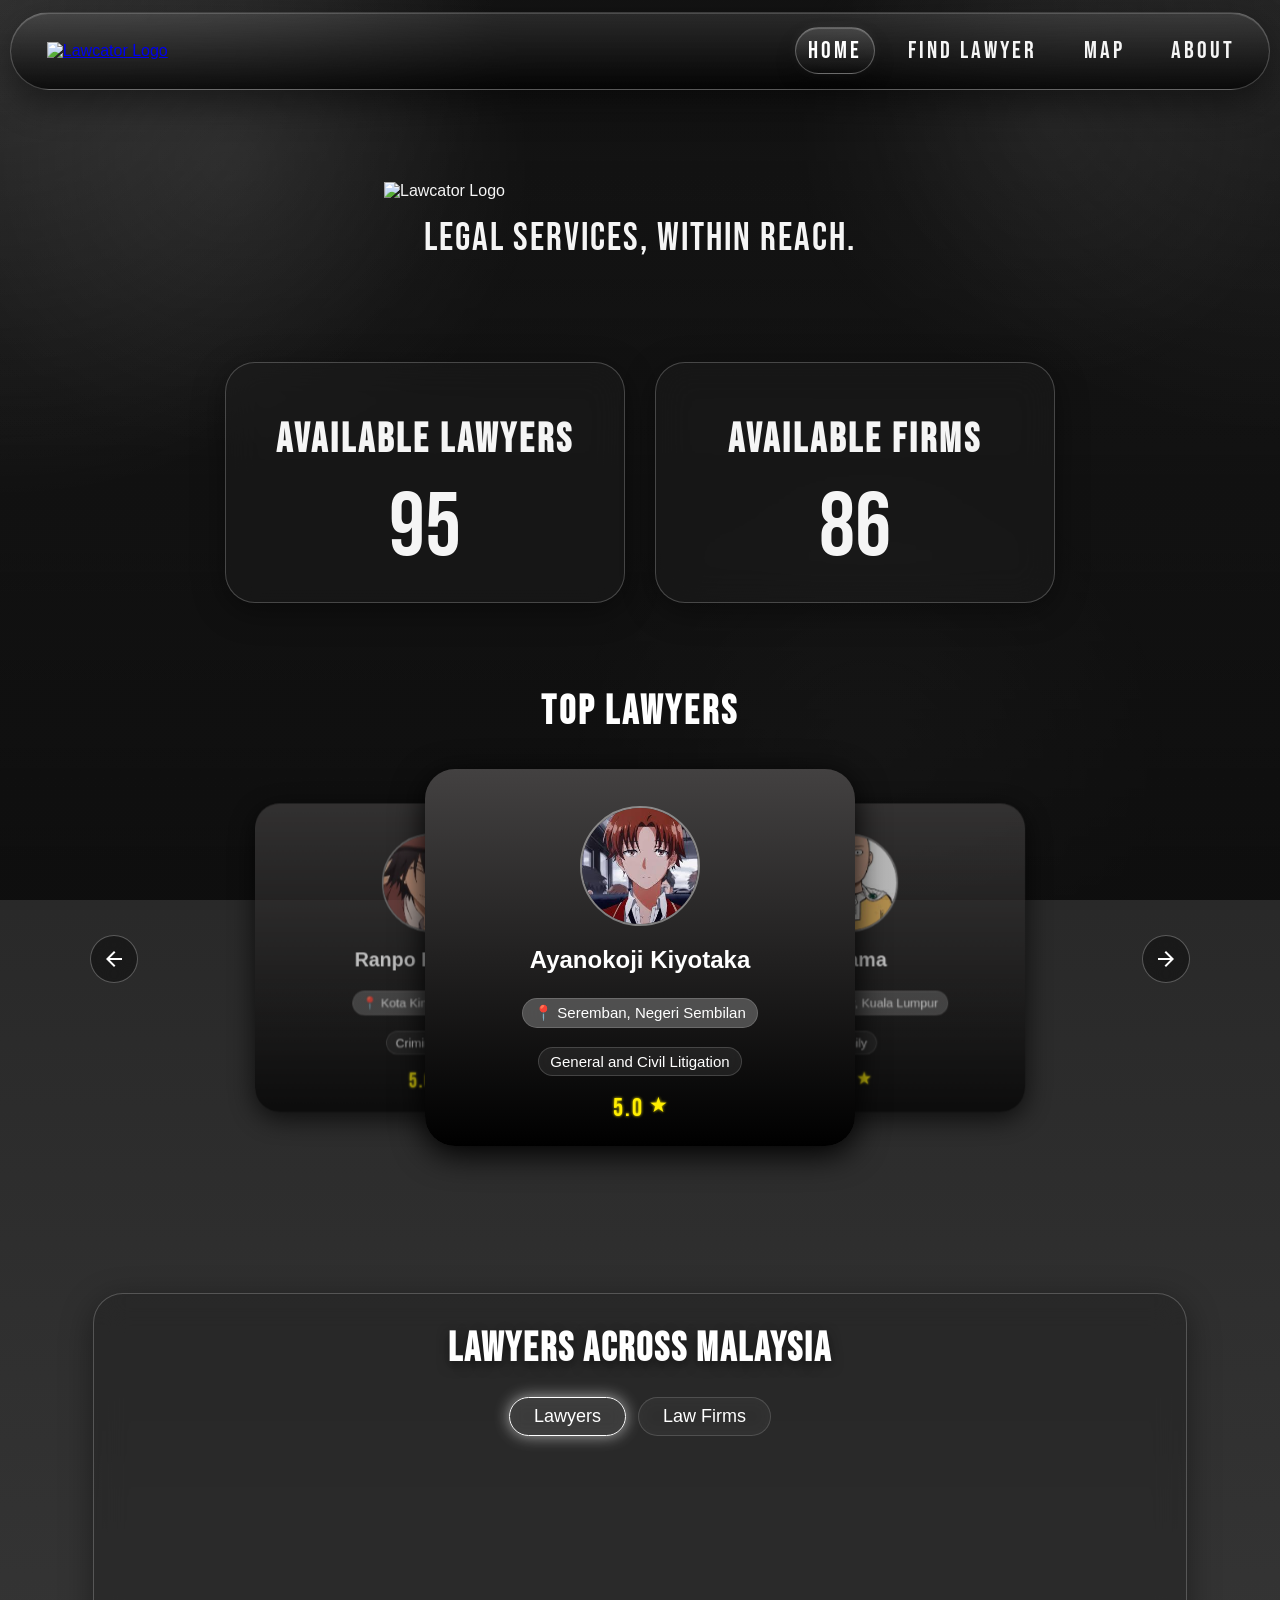
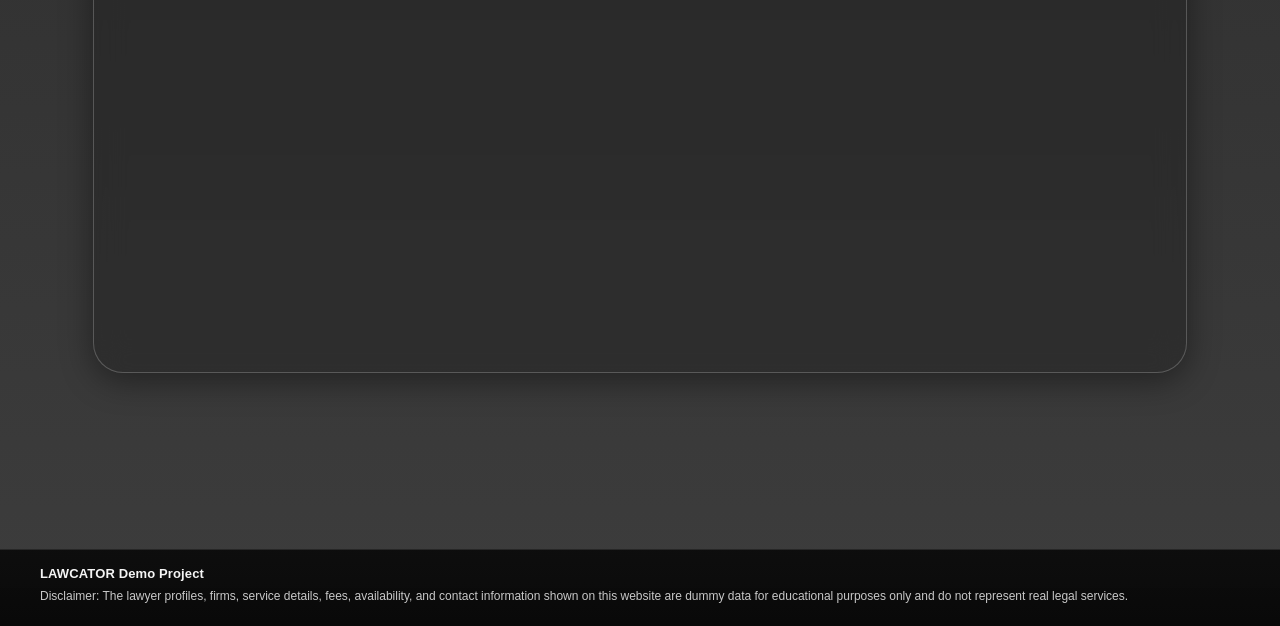
==== pages/index.html @ 2a03bc5e "add lawyers and firms stats" ====
<!doctype html>
<html lang="en">
  <head>
    <meta charset="UTF-8" />
    <meta name="viewport" content="width=device-width, initial-scale=1.0" />
    <title>LAWCATOR | Home</title>
    <link rel="stylesheet" href="../assets/css/shared.css" />
    <link rel="stylesheet" href="../assets/css/home.css" />
    <link
      rel="stylesheet"
      href="https://fonts.googleapis.com/css2?family=Material+Symbols+Outlined:opsz,wght,FILL,GRAD@24,400,0,0&icon_names=search"
    />
    <link
      href="https://fonts.googleapis.com/css2?family=Bebas+Neue&display=swap"
      rel="stylesheet"
    />
    <link
      rel="stylesheet"
      href="https://fonts.googleapis.com/css2?family=Material+Symbols+Outlined:opsz,wght,FILL,GRAD@24,400,0,0&icon_names=arrow_forward"
    />
  </head>

  <body class="home-page">
    <div class="map-video-layer" aria-hidden="true">
      <video
        class="map-background-video"
        autoplay
        muted
        loop
        playsinline
        preload="auto"
      >
        <!-- Mobile video (triggers on screens 768px wide or smaller) -->
        <source
          src="../assets/videos/verticalBgVid.mp4"
          type="video/mp4"
          media="(max-width: 768px)"
        />

        <!-- Desktop video (fallback for larger screens) -->
        <source src="../assets/videos/test.mp4" type="video/mp4" />
      </video>
      <div class="map-video-overlay"></div>
    </div>

    <header class="navbar">
      <a href="index.html">
        <img
          class="navbar-logo"
          src="../assets/images/lawcator-logo-white.png"
          alt="Lawcator Logo"
        />
      </a>
      <button
        class="navbar-toggle"
        type="button"
        aria-label="Toggle navigation menu"
        aria-expanded="false"
        aria-controls="primary-navigation"
      >
        <span></span>
        <span></span>
        <span></span>
      </button>
      <nav id="primary-navigation">
        <a class="active" href="index.html">Home</a>
        <a href="find.html">Find Lawyer</a>
        <a href="map.html">Map</a>
        <a href="about.html">About</a>
      </nav>
    </header>

    <main class="container">
      <section class="hero">
        <img
          src="../assets/images/lawcator-logo-white.png"
          alt="Lawcator Logo"
        />
        <p class="Motto">LEGAL SERVICES, WITHIN REACH.</p>
      </section>

      <!--HOME STATS-->
      <section class="stats">
        <div class="container-stats">
          <div class="available-lawyers-stats">
            <h1>AVAILABLE LAWYERS </h1>
            <span class="counter-lawyers">0</span>
          </div>
           <div class="available-firms-stats">
            <h1>AVAILABLE Firms</h1>
            <span class="counter-firms">0</span>
          </div>
        </div>
      </section>

      <section class="carousel">
        <h1>Top Lawyers</h1>
        <div class="card-container">
          <div class="card-wrapper">
            <button
              class="carousel-control carousel-control--prev"
              type="button"
              aria-label="Previous lawyer"
            >
              <span
                class="carousel-control__icon material-symbols-outlined"
                aria-hidden="true"
              >
                arrow_forward
              </span>
            </button>
            <ul class="card-list">
              <!--javascript handle this carousel-->
            </ul>
            <button
              class="carousel-control carousel-control--next"
              type="button"
              aria-label="Next lawyer"
            >
              <span
                class="carousel-control__icon material-symbols-outlined"
                aria-hidden="true"
              >
                arrow_forward
              </span>
            </button>
          </div>
        </div>
      </section>

      <section class="home-map-section">
        <h2>Lawyers Across Malaysia</h2>
        <p class="mobile-map-hint">👆 Pinch to zoom and drag to explore</p>

        <div class="map-toggle-container">
          <button class="map-toggle-btn active" data-type="lawyers">
            Lawyers
          </button>
          <button class="map-toggle-btn" data-type="firms">Law Firms</button>
        </div>

        <div id="malaysia-map" style="width: 100%; height: 500px"></div>
      </section>
    </main>

    <footer class="site-footer">
      <div class="site-footer__inner">
        <p class="site-footer__meta">LAWCATOR Demo Project</p>
        <p class="site-footer__disclaimer">
          Disclaimer: The lawyer profiles, firms, service details, fees,
          availability, and contact information shown on this website are dummy
          data for educational purposes only and do not represent real legal
          services.
        </p>
      </div>
    </footer>

    <script src="../assets/js/home-carousel.js"></script>
    <script src="../assets/js/navbar-toggle.js"></script>
    <script src="https://cdn.jsdelivr.net/npm/echarts@5.5.0/dist/echarts.min.js"></script>
    <script src="https://cdn.jsdelivr.net/npm/echarts-gl/dist/echarts-gl.min.js"></script>
    <script src="../assets/js/home-map.js"></script>
    <script src="../assets/js/home-stats.js"></script>
  </body>
</html>
---- assets/css/shared.css ----
*,
*::before,
*::after {
  box-sizing: border-box;
}

/* ─── Variables ─────────────────────────────────────────────────────────── */
:root {
  --primary-color: #ffffff;
  --theme-bg: #0b0b0b;
  --theme-bg-soft: #121212;
  --theme-surface: rgba(255, 255, 255, 0.08);
  --theme-surface-strong: rgba(255, 255, 255, 0.14);
  --theme-surface-muted: rgba(255, 255, 255, 0.05);
  --theme-border: rgba(255, 255, 255, 0.18);
  --theme-border-strong: rgba(255, 255, 255, 0.28);
  --theme-text: #f5f5f5;
  --theme-text-muted: #c8c8c8;
  --theme-text-soft: #9a9a9a;
  --theme-accent: #f0f0f0;
  --theme-accent-soft: rgba(255, 255, 255, 0.14);
  --theme-accent-strong: #ffffff;
  --theme-shadow: rgba(0, 0, 0, 0.38);
  --theme-glow: rgba(255, 255, 255, 0.12);
  --theme-focus: #ffffff;
  --theme-route: #0000ff;
  --theme-pin: #4285F4;
  --theme-pin-border: #4285F4;
  --theme-pin-glyph: #ffffff;
  --theme-overlay: rgba(0, 0, 0, 0.52);
  --map-ink: #f5f5f5;
  --map-ink-soft: #c8c8c8;
  --map-gold: #f0f0f0;
  --map-gold-glow: rgba(255, 255, 255, 0.14);
  --map-gold-soft: rgba(255, 255, 255, 0.08);
  --map-burgundy: #1f1f1f;
  --map-surface: rgba(255, 255, 255, 0.08);
  --map-surface-strong: rgba(255, 255, 255, 0.14);
  --map-border: rgba(255, 255, 255, 0.18);
}

/* ─── Base ───────────────────────────────────────────────────────────────── */
body {
  font-family: Arial, sans-serif;
  margin: 0;
  min-height: 100vh;
  display: flex;
  flex-direction: column;
  background: linear-gradient(180deg, #080808, #111111);
  color: var(--theme-text);
}

.container {
  padding: 2rem;
}

/* ─── Navbar ─────────────────────────────────────────────────────────────── */
.navbar {
  position: sticky;
  top: 8px;
  z-index: 60;
  width: min(1360px, calc(100% - 20px));
  margin: 12px auto 0;
  padding: 0.9rem 1.3rem;
  box-sizing: border-box;
  color: var(--theme-text);
  display: flex;
  align-items: center;
  justify-content: space-between;
  border: 1px solid rgba(255, 255, 255, 0.22);
  border-radius: 60px;
  background: linear-gradient(180deg, rgba(255, 255, 255, 0.1), rgba(0, 0, 0, 0.72));
  backdrop-filter: blur(18px) saturate(110%);
  -webkit-backdrop-filter: blur(18px) saturate(110%);
  box-shadow: 0 14px 34px rgba(0, 0, 0, 0.42), inset 0 1px 0 rgba(255, 255, 255, 0.16);
}

.navbar-logo {
  width: 120px;
  margin-left: 15px;
}

.navbar-toggle {
  display: none;
  width: 42px;
  height: 42px;
  border: 1px solid rgba(255, 255, 255, 0.22);
  border-radius: 10px;
  background: rgba(255, 255, 255, 0.07);
  box-shadow: inset 0 1px 0 rgba(255, 255, 255, 0.18), 0 10px 20px rgba(0, 0, 0, 0.24);
  cursor: pointer;
  padding: 0;
  align-items: center;
  justify-content: center;
  flex-direction: column;
  gap: 4px;
}

.navbar-toggle span {
  display: block;
  width: 19px;
  height: 2px;
  border-radius: 999px;
  background: var(--theme-accent);
  transition: transform 0.2s ease, opacity 0.2s ease;
}

.navbar-toggle:focus-visible {
  outline: 3px solid var(--theme-focus);
  outline-offset: 2px;
}

.navbar.is-mobile-open .navbar-toggle span:nth-child(1) {
  transform: translateY(6px) rotate(45deg);
}

.navbar.is-mobile-open .navbar-toggle span:nth-child(2) {
  opacity: 0;
}

.navbar.is-mobile-open .navbar-toggle span:nth-child(3) {
  transform: translateY(-6px) rotate(-45deg);
}

.navbar nav a {
  color: var(--theme-text);
  margin-left: 1rem;
  padding: 8px 12px;
  border: 1px solid transparent;
  border-radius: 60px;
  background: transparent;
  font-family: 'Bebas Neue';
  font-weight: normal;
  font-size: 1.5em;
  letter-spacing: 3px;
  text-decoration: none;
  position: relative;
  display: inline-block;
  transition: color 0.24s ease, background-color 0.24s ease, border-color 0.24s ease,
    box-shadow 0.24s ease, transform 0.2s ease;
}

.navbar nav a::after {
  content: none;
}

.navbar nav a:hover {
  color: var(--theme-accent-strong);
  background: rgba(255, 255, 255, 0.08);
  border-color: rgba(255, 255, 255, 0.22);
  box-shadow: inset 0 1px 0 rgba(255, 255, 255, 0.16), 0 8px 18px rgba(0, 0, 0, 0.24);
}

.navbar nav a.active {
  color: var(--theme-accent-strong);
  background: linear-gradient(180deg, rgba(255, 255, 255, 0.16), rgba(0, 0, 0, 0.08));
  border-color: rgba(255, 255, 255, 0.28);
  box-shadow: inset 0 1px 0 rgba(255, 255, 255, 0.18), 0 10px 20px rgba(0, 0, 0, 0.24),
    0 0 12px rgba(255, 255, 255, 0.06);
}

/* ─── Footer ─────────────────────────────────────────────────────────────── */
.site-footer {
  margin-top: auto;
  border-top: 1px solid rgba(255, 255, 255, 0.12);
  background: linear-gradient(180deg, rgba(12, 12, 12, 0.96), rgba(8, 8, 8, 0.98));
  color: var(--theme-text);
}

.site-footer__inner {
  width: min(1200px, calc(100% - 32px));
  margin: 0 auto;
  padding: 16px 0 20px;
}

.site-footer__meta {
  margin: 0;
  font-size: 13px;
  font-weight: 700;
  letter-spacing: 0.01em;
}

.site-footer__disclaimer {
  margin: 6px 0 0;
  font-size: 12px;
  line-height: 1.55;
  color: var(--theme-text-muted);
}

/* ─── Generic Card ───────────────────────────────────────────────────────── */
.card-grid {
  display: grid;
  grid-template-columns: repeat(3, minmax(0, 1fr));
  gap: 20px;
  grid-auto-rows: 1fr;
  width: 100%;
  margin: 0 auto;
}

.card {
  padding: 1rem;
  border-radius: 8px;
  background: rgba(255, 255, 255, 0.08);
  border: 1px solid rgba(255, 255, 255, 0.16);
  color: var(--theme-text);
  box-shadow: 0 2px 4px rgba(0, 0, 0, 0.1);
}

.card img {
  width: 100%;
  border-radius: 6px;
}

/* ─── Lawyer Card ────────────────────────────────────────────────────────── */
.lawyer-card {
  display: flex;
  align-items: center;
  gap: 20px;
  padding: 22px;
  border-radius: 24px;
  background: linear-gradient(180deg, rgba(255, 255, 255, 0.12), rgba(255, 255, 255, 0.06));
  backdrop-filter: blur(20px) saturate(148%);
  box-shadow: 0 18px 46px rgba(0, 0, 0, 0.32), 0 0 0 1px rgba(255, 255, 255, 0.1), 0 0 20px rgba(255, 255, 255, 0.1);
  color: var(--details-ink);
  text-decoration: none;
  /*
    color: black;
  */
  transition: transform 0.3s ease, box-shadow 0.3s ease;
}

.lawyer-card div:last-child {
  min-width: 0;
  flex: 1;
}

.lawyer-card:hover {
  transform: translateY(-5px);
  box-shadow: 0 10px 20px rgba(0, 0, 0, 0.15);
}

.card.lawyer-card h3 {
  margin: 0;
  color: var(--theme-text);
  font-size: clamp(24px, 3vw, 32px);
  line-height: 1.15;
}

.card.lawyer-card p {
  margin: 7px 0 0;
  color: var(--theme-text-muted);
  white-space: nowrap;
  overflow: hidden;
  text-overflow: ellipsis;
  display: block;
  width: 100%;
  /* Or a specific max-width */
}

.card.lawyer-card img {
  width: 114px;
  height: 114px;
  border-radius: 50%;
  object-fit: cover;
  border: 3px solid #eceff3;
  display: block;
  margin: 2px auto 10px;
  box-shadow: 0 8px 16px rgba(2, 6, 23, 0.12);
}

/* ─── Basic Info Card ────────────────────────────────────────────────────── */
.basic-card {
  width: 290px;
  padding: 12px;
  background: #ffffff;
  color: #1a1a1a;
  border: 1px solid #d6d6d6;
  border-radius: 8px;
  box-shadow: 0 14px 24px rgba(0, 0, 0, 0.16);
}

.basic-card-header {
  display: flex;
  justify-content: space-between;
  align-items: flex-start;
  gap: 10px;
  margin-bottom: 8px;
}

.basic-title {
  font-size: 15px;
  font-weight: 700;
  line-height: 1.3;
  max-width: 190px;
  color: #111111;
}

.basic-pill {
  font-size: 11px;
  font-weight: 700;
  color: #ffffff;
  background: #111111;
  border: 1px solid #111111;
  border-radius: 999px;
  padding: 3px 8px;
  white-space: nowrap;
}

.basic-pill.offline {
  color: #333333;
  background: #e8e8e8;
  border-color: #cfcfcf;
}

.basic-meta-row {
  display: flex;
  align-items: center;
  gap: 6px;
  font-size: 12px;
  color: #4a4a4a;
  margin-bottom: 10px;
}

.basic-dot {
  color: #8a8a8a;
}

.basic-service-row {
  display: flex;
  align-items: center;
  gap: 8px;
  min-width: 0;
  margin-bottom: 8px;
}

.basic-label {
  flex-shrink: 0;
  font-size: 11px;
  font-weight: 700;
  color: #111111;
  background: #e7e7e7;
  border-radius: 999px;
  padding: 3px 8px;
}

.basic-service-row .type-line {
  display: block;
  min-width: 0;
  flex: 1;
  font-size: 12px;
  color: #333333;
}

.basic-sub {
  font-size: 12px;
  line-height: 1.4;
  color: #4a4a4a;
  margin-top: 4px;
}

.basic-actions {
  display: flex;
  gap: 8px;
  margin-top: 12px;
}

.basic-actions .nav-btn {
  flex: 1;
  text-align: center;
  text-decoration: none;
  font-size: 12px;
  font-weight: 700;
  border-radius: 10px;
  border: 1px solid #c8c8c8;
  color: #1a1a1a;
  background: #f0f0f0;
  padding: 8px 10px;
  transition: transform 0.15s ease, box-shadow 0.15s ease, background 0.15s ease, color 0.15s ease;
}

.basic-actions .nav-btn:hover {
  transform: translateY(-1px);
  box-shadow: 0 6px 12px rgba(0, 0, 0, 0.16);
  background: #000000;
  color: #ffffff;
  border-color: #000000;
}

.basic-actions .nav-btn-primary {
  background: #111111;
  border-color: #111111;
  color: #ffffff;
}

.basic-actions .nav-btn-primary:hover {
  background: #ffffff;
  border-color: #111111;
  color: #000000;
}

/* ─── Place Card ─────────────────────────────────────────────────────────── */
.place-card {
  width: 280px;
  font-family: Arial, sans-serif;
}

.place-card img {
  width: 100%;
  height: 140px;
  object-fit: cover;
  border-radius: 8px;
  margin-bottom: 8px;
}

.place-card-body {
  display: flex;
  flex-direction: column;
  gap: 4px;
}

.place-title {
  font-weight: 700;
  font-size: 16px;
}

.place-sub {
  font-size: 13px;
  color: var(--theme-text-muted);
}

.place-carousel {
  position: relative;
  overflow: hidden;
  border-radius: 8px;
}

.place-photo {
  display: none;
  width: 100%;
  height: 140px;
  object-fit: cover;
}

.place-photo.active {
  display: block;
}

/* ─── Misc ───────────────────────────────────────────────────────────────── */
.alert-btn {
  background: rgba(255, 255, 255, 0.12);
  color: var(--theme-text);
  padding: 0.7rem 1.2rem;
  border: 1px solid rgba(255, 255, 255, 0.16);
  border-radius: 6px;
  cursor: pointer;
}

.type-line {
  white-space: nowrap;
  overflow: hidden;
  text-overflow: ellipsis;
}

/* ─── Search ─────────────────────────────────────────────────────────────── */
.flex-search {
  width: 100%;
  display: flex;
  align-items: center;
  justify-content: center;
  margin-top: 50px;
  position: relative;
}

.search-form {
  width: 70%;
  position: relative;
}

.search-bar {
  display: flex;
  align-items: center;
  position: relative;
  gap: 8px;
  background: rgba(255, 255, 255, 0.08);
  border: 2px solid rgba(255, 255, 255, 0.16);
  border-radius: 999px;
  padding: 8px 12px;
  color: var(--theme-text);
  box-shadow: 0 2px 6px rgba(0, 0, 0, 0.06);
  transition: box-shadow 0.25s ease, border-color 0.25s ease;
}

.search-bar:hover,
.search-bar:focus-within {
  border-color: rgba(255, 255, 255, 0.28);
  box-shadow: 0 10px 22px rgba(0, 0, 0, 0.16);
}

.search-icon {
  font-size: 20px;
  color: var(--theme-text);
}

.search-input {
  flex: 1;
  border: none;
  outline: none;
  font-size: 14px;
  background: transparent;
  padding-left: 10px;
  position: relative;
  z-index: 1;
  color: var(--theme-text);
}

.search-placeholder-anim {
  position: absolute;
  left: 22px;
  right: 56px;
  top: 50%;
  transform: translateY(-50%);
  font-size: 14px;
  color: var(--theme-text-muted);
  white-space: nowrap;
  overflow: hidden;
  text-overflow: ellipsis;
  pointer-events: none;
  z-index: 2;
}

.search-form.has-value .search-placeholder-anim {
  opacity: 0;
}

.search-placeholder-anim.swipe-out {
  animation: placeholder-swipe-out 180ms ease forwards;
}

.search-placeholder-anim.swipe-in {
  animation: placeholder-swipe-in 220ms ease forwards;
}

.search-btn {
  border: none;
  background: rgba(255, 255, 255, 0.12);
  color: var(--theme-text);
  width: 34px;
  height: 34px;
  border-radius: 50%;
  display: inline-flex;
  align-items: center;
  justify-content: center;
  cursor: pointer;
}

.search-btn span {
  font-size: 18px;
  color: var(--theme-text);
}

.search-btn:hover {
  background: rgba(255, 255, 255, 0.18);
}

/* ─── Suggestions ────────────────────────────────────────────────────────── */
.suggestions {
  position: absolute;
  top: calc(100% + 6px);
  left: 15%;
  z-index: 30;
  list-style: none;
  margin: 6px 0 0;
  padding: 4px;
  background: rgba(255, 255, 255, 0.08);
  border: 2px solid rgba(255, 255, 255, 0.16);
  border-radius: 10px;
  box-shadow: 0 10px 24px rgba(15, 23, 42, 0.12);
  max-height: 240px;
  overflow-y: auto;
  width: 70%;
  color: var(--theme-text);
  opacity: 0;
  visibility: hidden;
  pointer-events: none;
  transform: translateY(-6px);
  transition: opacity 0.2s ease, transform 0.24s ease, visibility 0s linear 0.24s;
}

.suggestions:empty {
  opacity: 0;
  visibility: hidden;
  pointer-events: none;
}

.suggestions:not(:empty) {
  opacity: 1;
  visibility: visible;
  pointer-events: auto;
  transform: translateY(0);
  transition-delay: 0s;
}

.suggestion-item {
  position: relative;
  display: flex;
  align-items: center;
  justify-content: space-between;
  gap: 12px;
  padding: 9px 12px;
  border: 2px solid transparent;
  border-radius: 8px;
  cursor: pointer;
  font-size: 13px;
  color: var(--theme-text);
  transition: background-color 0.2s ease, border-color 0.2s ease;
}

.suggestion-item::before {
  content: "";
  width: 3px;
  height: 62%;
  border-radius: 999px;
  background: transparent;
  position: absolute;
  left: 2px;
  top: 50%;
  transform: translateY(-50%);
  transition: background-color 0.2s ease;
}

.suggestion-item:hover,
.suggestion-item.active {
  background: rgba(255, 255, 255, 0.08);
  border-color: rgba(255, 255, 255, 0.24);
}

.suggestion-item:hover::before,
.suggestion-item.active::before {
  background: var(--theme-accent-strong);
}

.suggestion-main {
  font-size: 14px;
  font-weight: 500;
  min-width: 0;
  overflow: hidden;
  text-overflow: ellipsis;
  white-space: nowrap;
}

.suggestion-main mark {
  background: rgba(255, 255, 255, 0.16);
  color: var(--theme-accent-strong);
  border-radius: 3px;
  padding: 0 2px;
}

.suggestion-hint {
  flex-shrink: 0;
  font-size: 10px;
  font-weight: 600;
  letter-spacing: 0.03em;
  text-transform: uppercase;
  color: var(--theme-text-muted);
  background: rgba(255, 255, 255, 0.08);
  border: 1px solid rgba(255, 255, 255, 0.16);
  border-radius: 999px;
  padding: 4px 7px;
}

.suggestions::-webkit-scrollbar {
  width: 10px;
}

.suggestions::-webkit-scrollbar-track {
  background: transparent;
}

.suggestions::-webkit-scrollbar-thumb {
  background: rgba(255, 255, 255, 0.24);
  border-radius: 999px;
  border: 3px solid #0b0b0b;
}

/* ─── Map ────────────────────────────────────────────────────────────────── */
.map-container {
  padding-top: 0;
  margin-bottom: 20px;
  height: 500px;
}

.map-container h2 {
  margin-top: 10px;
}

.map-box {
  width: 100%;
  height: 100%;
  border-radius: 8px;
  background: linear-gradient(180deg, rgba(255, 255, 255, 0.08), rgba(255, 255, 255, 0.03));
  border: 1px solid rgba(255, 255, 255, 0.16);
  color: var(--theme-text);
  display: flex;
  align-items: center;
  justify-content: center;
  box-shadow: 0 20px 30px rgba(0, 0, 0, 0.2);
}

/* ─── Filters ────────────────────────────────────────────────────────────── */
.map-filters {
  width: 100%;
  margin-top: 10px;
  padding: 10px 32px;
  box-sizing: border-box;
  display: flex;
  justify-content: space-between;
  align-items: flex-end;
  flex-wrap: wrap;
  gap: 12px;
  background-color: rgba(255, 255, 255, 0.08);
  border: 1px solid rgba(255, 255, 255, 0.16);
  color: var(--theme-text);
}

.map-notice {
  width: 100%;
  box-sizing: border-box;
  padding: 0 32px;
  margin-top: 4px;
  color: var(--theme-text-muted);
  font-size: 13px;
  font-weight: 600;
  min-height: 18px;
}

.filters-left {
  display: flex;
  align-items: flex-end;
  gap: 12px;
  flex-wrap: wrap;
}

.filters-right {
  margin-left: auto;
  display: flex;
  gap: 8px;
  align-items: center;
}

.filters select {
  margin-right: 0.5rem;
}

.filter-field {
  width: clamp(150px, 14vw, 190px);
  flex: 0 0 clamp(150px, 14vw, 190px);
  display: flex;
  flex-direction: column;
  gap: 6px;
}

.filter-field span {
  font-size: 12px;
  font-weight: 600;
  color: var(--theme-text-muted);
}

.filter-field select {
  width: 100%;
  height: 38px;
  border: 2px solid rgba(255, 255, 255, 0.16);
  border-radius: 10px;
  padding: 0 10px;
  background: rgba(255, 255, 255, 0.08);
  color: var(--theme-text);
  font-size: 14px;
  outline: none;
  transition: border-color 0.25s ease, box-shadow 0.25s ease;
}

.filter-field select:hover,
.filter-field select:focus {
  border-color: rgba(255, 255, 255, 0.28);
}

.clear-filter-btn {
  height: 38px;
  width: 70px;
  border: 2px solid rgba(255, 255, 255, 0.16);
  border-radius: 30px;
  background: rgba(255, 255, 255, 0.12);
  color: var(--theme-text);
  font-weight: 600;
  cursor: pointer;
}

.clear-filter-btn:hover {
  border-color: rgba(255, 255, 255, 0.28);
  background: rgba(255, 255, 255, 0.18);
}

.sort-filter-btn {
  height: 38px;
  border: 2px solid rgba(255, 255, 255, 0.16);
  border-radius: 10px;
  background: rgba(255, 255, 255, 0.08);
  color: var(--theme-text);
  font-weight: 600;
  padding: 0 12px;
  cursor: pointer;
}

.sort-filter-btn:hover {
  border-color: rgba(255, 255, 255, 0.28);
  background: rgba(255, 255, 255, 0.12);
}

/* ─── Animations ─────────────────────────────────────────────────────────── */
@keyframes placeholder-swipe-out {
  from {
    transform: translateY(-50%);
    opacity: 1;
  }

  to {
    transform: translateY(calc(-50% - 14px));
    opacity: 0;
  }
}

@keyframes placeholder-swipe-in {
  from {
    transform: translateY(calc(-50% + 14px));
    opacity: 0;
  }

  to {
    transform: translateY(-50%);
    opacity: 1;
  }
}

@keyframes suggestion-item-pop {
  from {
    opacity: 0;
    transform: translateY(6px);
  }

  to {
    opacity: 1;
    transform: translateY(0);
  }
}

@keyframes filter-field-reveal {
  from {
    opacity: 0;
    transform: translateY(8px);
  }

  to {
    opacity: 1;
    transform: translateY(0);
  }
}

/* ─── Media Queries ──────────────────────────────────────────────────────── */
@media (max-width: 1024px) {
  .card-grid {
    grid-template-columns: repeat(2, minmax(0, 1fr));
  }

  .map-filters {
    align-items: stretch;
  }

  .filters-right {
    width: 100%;
    justify-content: flex-end;
  }

  .filter-field {
    width: 100%;
    flex: 1 1 100%;
  }
}

@media (max-width: 820px) {
  .navbar {
    width: calc(100% - 16px);
    margin: 0 8px;
    padding: 0.65rem 0.8rem;
    border-radius: 26px;
    gap: 10px;
  }

  .navbar-logo {
    width: clamp(88px, 30vw, 110px);
    margin-left: 6px;
  }

  .navbar-toggle {
    display: inline-flex;
    width: 38px;
    height: 38px;
  }

  .navbar nav {
    position: absolute;
    top: calc(100% + 6px);
    left: 0.75rem;
    right: 0.75rem;
    margin: 0;
    padding: 0;
    display: flex;
    flex-direction: column;
    gap: 4px;
    max-height: 0;
    opacity: 0;
    overflow: hidden;
    pointer-events: none;
    transform: translateY(-8px);
    border-radius: 20px;
    background: rgba(8, 8, 8, 0.72);
    backdrop-filter: blur(40px) saturate(160%) brightness(0.7);
    -webkit-backdrop-filter: blur(40px) saturate(160%) brightness(0.7);
    border: 1px solid rgba(255, 255, 255, 0.1);
    box-shadow:
      0 32px 64px rgba(0, 0, 0, 0.72),
      0 8px 24px rgba(0, 0, 0, 0.48),
      inset 0 1px 0 rgba(255, 255, 255, 0.1),
      inset 0 -1px 0 rgba(0, 0, 0, 0.5);
    transition: max-height 0.28s ease, opacity 0.2s ease, transform 0.28s ease;
  }

  .navbar.is-mobile-open nav,
  .navbar nav.is-open {
    max-height: 320px;
    opacity: 1;
    pointer-events: auto;
    transform: translateY(0);
    padding: 8px;
  }

  .navbar nav a {
    margin-left: 0;
    padding: 10px 12px;
    border-radius: 8px;
    font-size: 1.2em;
    letter-spacing: 2px;
  }

  .navbar nav a:hover {
    transform: none;
    background: rgba(255, 255, 255, 0.08);
    border-color: rgba(255, 255, 255, 0.24);
    box-shadow: inset 0 1px 0 rgba(255, 255, 255, 0.22), 0 8px 16px rgba(0, 0, 0, 0.24);
  }

  .navbar nav a.active {
    background: linear-gradient(180deg, rgba(255, 255, 255, 0.16), rgba(0, 0, 0, 0.1));
    border-color: rgba(255, 255, 255, 0.28);
    box-shadow: inset 0 1px 0 rgba(255, 255, 255, 0.24), 0 8px 18px rgba(0, 0, 0, 0.24);
  }

  .suggestions {
    width: 100%;
    left: 0;
    margin-top: 4px;
  }

  .suggestion-item {
    animation: suggestion-item-pop 0.2s ease both;
  }

  .suggestion-item:nth-child(2) {
    animation-delay: 0.02s;
  }

  .suggestion-item:nth-child(3) {
    animation-delay: 0.04s;
  }

  .suggestion-item:nth-child(4) {
    animation-delay: 0.06s;
  }

  .suggestion-item:nth-child(5) {
    animation-delay: 0.08s;
  }

  .filter-field select {
    transition: border-color 0.2s ease, box-shadow 0.22s ease, transform 0.22s ease;
  }

  .filter-field select:focus,
  .filter-field select:hover {
    transform: translateY(-1px);
    box-shadow: 0 8px 14px rgba(15, 23, 42, 0.12);
  }

  .map-filters.is-open .filter-field {
    animation: filter-field-reveal 0.26s ease both;
  }

  .map-filters.is-open .filter-field:nth-child(2) {
    animation-delay: 0.03s;
  }

  .map-filters.is-open .filter-field:nth-child(3) {
    animation-delay: 0.06s;
  }

  .map-filters.is-open .filter-field:nth-child(4) {
    animation-delay: 0.09s;
  }

  .map-filters.is-open .filter-field:nth-child(5) {
    animation-delay: 0.12s;
  }
}

@media (max-width: 768px) {
  .card-grid {
    grid-template-columns: minmax(0, 1fr);
  }

  .site-footer__inner {
    width: calc(100% - 20px);
  }

  .filters-left {
    width: 100%;
  }

  .filter-field {
    width: 100%;
  }

  .filters-right {
    width: 100%;
    justify-content: space-between;
  }

  .find-page .find-controls,
  .find-page .container {
    width: calc(100% - 20px);
    margin-left: auto;
    margin-right: auto;
  }

  .find-page .search-form {
    flex-basis: 100%;
  }

  .find-page .mobile-filter-toggle {
    width: 100%;
  }
}

@media (prefers-reduced-motion: reduce) {

  .suggestions,
  .suggestion-item,
  .filter-field,
  .filter-field select {
    animation: none !important;
    transition: none !important;
  }
}

.map-video-layer {
  position: fixed;
  inset: 0;
  z-index: 0;
  overflow: hidden;
  pointer-events: none;
}

.map-background-video {
  width: 100%;
  height: 100%;
  object-fit: fill;
  object-position: center;
  filter: grayscale(1) contrast(1.05) brightness(0.5);
  transform: scale(1.03);
  transform-origin: center center;
  will-change: transform;
}

.map-video-overlay {
  position: absolute;
  inset: 0;
  background:
    radial-gradient(circle at top left, rgba(255, 255, 255, 0.12), transparent 32%),
    radial-gradient(circle at top right, rgba(255, 255, 255, 0.08), transparent 28%),
    linear-gradient(180deg, rgba(8, 8, 8, 0.44), rgba(8, 8, 8, 0.8));
}
---- assets/css/home.css ----
/* Home page styles */
/*
  Future usage:
  1) Add class="home-page" to <body> in pages/index.html.
  2) Keep page-specific rules scoped with .home-page.
*/

.home-page {
  --map-ink: var(--theme-text);
  --map-ink-soft: var(--theme-text-muted);
  --map-gold: var(--theme-accent);
  --map-gold-glow: var(--theme-glow);
  --map-gold-soft: var(--theme-accent-soft);
  --map-burgundy: #1f1f1f;
  --map-surface: var(--theme-surface);
  --map-surface-strong: var(--theme-surface-strong);
  --map-border: var(--theme-border);
  position: relative;
  isolation: isolate;
  overflow-x: clip;
  max-width: 100%;
  font-family: "Inter", "Segoe UI", "Helvetica Neue", Arial, sans-serif;
  background:
    linear-gradient(180deg, rgba(8, 8, 8, 0.92), rgba(18, 18, 18, 0.82));
}

.home-page::before {
  content: "";
  position: fixed;
  inset: 0;
  pointer-events: none;
  background:
    radial-gradient(circle at 18% 18%, rgba(255, 255, 255, 0.14), transparent 24%),
    radial-gradient(circle at 82% 14%, rgba(255, 255, 255, 0.1), transparent 20%),
    radial-gradient(circle at 68% 84%, rgba(255, 255, 255, 0.08), transparent 26%);
  opacity: 1;
  z-index: 0;
}

/* ── Stacking context for all page content ── */
.home-page .container,
.home-page .site-footer {
  z-index: 1;
}

.home-page .hero {
  --hero-logo-size: clamp(400px, 40vw, 620px);
  display: flex;
  flex-direction: column;
  align-items: center;
  color: var(--theme-text);
  z-index: 1;
}

.home-page .hero p {
  font-family: 'Bebas Neue', sans-serif;
  font-size: clamp(1.5rem, calc(var(--hero-logo-size) / 13), 3rem);
  margin: 15px 0;
  letter-spacing: 2px;
}

.home-page .hero img {
  width: var(--hero-logo-size);
  margin-top: 60px;
  z-index: 1;
}

.home-page .search-bar {
  border: 1px solid rgba(255, 255, 255, 0.16);
  background: rgba(255, 255, 255, 0.08);
  box-shadow: inset 0 1px 0 rgba(255, 255, 255, 0.16), 0 10px 24px rgba(0, 0, 0, 0.22), 0 0 16px rgba(255, 255, 255, 0.12);
  backdrop-filter: blur(18px) saturate(150%);
  -webkit-backdrop-filter: blur(18px) saturate(150%);
  border-radius: 16px;
}

.home-page .search-input {
  background: transparent;
  border: 0;
  color: var(--theme-text);
  font-size: 1em;
  border-radius: 16px;
}

.home-page .search-input::placeholder {
  color: var(--theme-text-muted);
}

.home-page .search-btn {
  background: linear-gradient(135deg, rgba(255, 255, 255, 0.18), rgba(255, 255, 255, 0.08));
  color: var(--theme-text);
  box-shadow: none;
  border-radius: 16px;
}

.motto {
  font-family: 'Bebas Neue';
}

.stats .container-stats {
  margin: 7%;
  display: flex;
  flex-wrap: wrap;
  justify-content: center;
  gap: 30px;
}

.stats .container-stats .available-lawyers-stats {
  text-align: center;
  width: 400px;
  border: 1px solid rgba(255, 255, 255, 0.212);
  padding: 20px 40px;
  border-radius: 30px;
  backdrop-filter: blur(18px);
  background: rgba(32, 32, 32, 0.418);
  box-shadow: 0 8px 32px rgba(0, 0, 0, 0.4);

}

.stats .container-stats .available-firms-stats {
  text-align: center;
  width: 400px;
  border: 1px solid rgba(255, 255, 255, 0.212);
  padding: 20px 40px;
  border-radius: 30px;
  backdrop-filter: blur(18px);
  background: rgba(32, 32, 32, 0.418);
  box-shadow: 0 8px 32px rgba(0, 0, 0, 0.4);

}

.container-stats {
  h1 {
    font-size: 40px;
    font-family: 'Bebas Neue';
    letter-spacing: 3px;
    margin-bottom: 10px;
  }

  span {
    font-size: 90px;
    font-family: 'Bebas Neue';
  }
}


.carousel {
  margin-top: 6%;
}

.carousel h1 {
  text-align: center;
  color: white;
  font-family: 'Bebas Neue', sans-serif;
  font-size: 40px;
  letter-spacing: 3px;
}

.carousel .card-container {
  margin-top: 1.7%;
  display: flex;
  justify-content: center;
}

.card-container .card-wrapper {
  width: min(1100px, 100%);
  perspective: 1400px;
  position: relative;
  padding: 0 clamp(48px, 6vw, 72px);
}

.card-list {
  position: relative;
  height: clamp(320px, 40vw, 380px);
  margin: 0;
  padding: 0;
  transform-style: preserve-3d;
}

.carousel-control {
  position: absolute;
  top: 50%;
  z-index: 4;
  display: inline-flex;
  align-items: center;
  justify-content: center;
  width: 48px;
  height: 48px;
  border-radius: 999px;
  border: 1px solid rgba(255, 255, 255, 0.28);
  background: rgba(10, 10, 10, 0.5);
  color: #ffffff;
  cursor: pointer;
  transform: translateY(-50%);
  backdrop-filter: blur(12px);
  -webkit-backdrop-filter: blur(12px);
  transition: transform 0.2s ease, border-color 0.2s ease, box-shadow 0.2s ease;
}

.carousel-control--prev {
  left: 0;
}

.carousel-control--next {
  right: 0;
}

.carousel-control__icon {
  font-size: 28px;
  line-height: 1;
}

.carousel-control--prev .carousel-control__icon {
  transform: rotate(180deg);
}

.carousel-control:hover {
  border-color: rgba(255, 255, 255, 0.6);
  box-shadow: 0 10px 25px rgba(0, 0, 0, 0.35);
  transform: translateY(-50%) scale(1.03);
}

.carousel-control:focus-visible {
  outline: 2px solid rgba(255, 255, 255, 0.8);
  outline-offset: 3px;
}

.card-list .card-item {
  position: absolute;
  top: 0;
  left: 50%;
  list-style: none;
  opacity: 0;
  pointer-events: none;
  transform: translateX(-50%) translateZ(-220px) scale(0.82);
  transition:
    transform 0.8s ease,
    opacity 0.8s ease,
    filter 0.8s ease;
  will-change: transform, opacity;
}

.card-item .div-carousel-loc {
  display: flex;
  flex-wrap: wrap;
  flex-direction: row;
  justify-content: center;
}

.card-item .div-carousel-cat {
  display: flex;
  flex-wrap: wrap;
  flex-direction: row;
  justify-content: center;
}

.card-item .div-carousel-loc .lawyer-loc {
  color: white;
  background-color: rgba(141, 141, 141, 0.476);
  backdrop-filter: blur(18px) saturate(110%);
  border: 1px solid rgba(255, 255, 255, 0.16);
  border-radius: 50px;
  padding: 5px 11px;
  width: fit-content;
  margin: 4px 8px;
  margin-bottom: 15px;
  text-align: center;
  font-size: 15px;
}

.card-item .div-carousel-cat .lawyer-cat {
  color: white;
  background-color: rgba(255, 255, 255, 0.08);
  backdrop-filter: blur(18px) saturate(110%);
  border: 1px solid rgba(255, 255, 255, 0.16);
  border-radius: 50px;
  padding: 5px 11px;
  width: fit-content;
  margin: 4px 4px;
  text-align: center;
  font-size: 15px;
}

.card-link .card-content .lawyer-card__rating {
  display: flex;
  margin-top: 13px;
  justify-content: center;
}

.card-link .card-content .lawyer-card__rating .rating-value {
  color: #ffee00;
  font-size: 25px;
  font-family: 'Bebas Neue';
  letter-spacing: 2px;
  text-shadow: 0px 0px 3px #ffee00;
}

.card-link .card-content .lawyer-card__rating .stars {
  color: #ffee00;
  margin-left: 5px;
  font-size: 21px;
  text-shadow: 0px 0px 3px #ffee00;
}



.card-list .card-item.is-center {
  opacity: 1;
  pointer-events: auto;
  transform: translateX(-50%) translateZ(0) scale(1);
  z-index: 3;
  filter: none;
}

.card-list .card-item.is-left,
.card-list .card-item.is-right {
  opacity: 0.7;
  pointer-events: auto;
  transform: translateX(calc(-50% - 230px)) translateZ(-140px) scale(0.9);
  z-index: 2;
  filter: blur(0.2px);
}

.card-list .card-item.is-right {
  transform: translateX(calc(-50% + 230px)) translateZ(-140px) scale(0.9);
}

.card-list .card-item.is-far-left,
.card-list .card-item.is-far-right,
.card-list .card-item.is-hidden {
  opacity: 0;
  pointer-events: none;
  transform: translateX(calc(-50% - 420px)) translateZ(-260px) scale(0.78);
  z-index: 1;
}

.card-list .card-item.is-far-right {
  transform: translateX(calc(-50% + 420px)) translateZ(-260px) scale(0.78);
}

@media (max-width: 900px) {

  .card-list .card-item.is-left,
  .card-list .card-item.is-right {
    transform: translateX(calc(-50% - 170px)) translateZ(-120px) scale(0.88);
  }

  .card-list .card-item.is-right {
    transform: translateX(calc(-50% + 170px)) translateZ(-120px) scale(0.88);
  }
}

@media (max-width: 640px) {
  .card-list {
    height: clamp(280px, 60vw, 330px);
  }

  .carousel-control {
    width: 42px;
    height: 42px;
  }

  .card-list .card-item.is-left,
  .card-list .card-item.is-right {
    opacity: 0.5;
    transform: translateX(calc(-50% - 140px)) translateZ(-110px) scale(0.84);
  }

  .card-list .card-item.is-right {
    transform: translateX(calc(-50% + 140px)) translateZ(-110px) scale(0.84);
  }
}

@media (prefers-reduced-motion: reduce) {
  .card-list .card-item {
    transition-duration: 0.01ms;
  }
}

.card-list .card-item .card-link {
  width: 430px;
  height: auto;
  display: block;
  background: linear-gradient(180deg, rgb(67, 65, 65), rgb(0, 0, 0));
  opacity: 100%;
  backdrop-filter: blur(50px) saturate(110%);
  -webkit-backdrop-filter: blur(18px) saturate(110%);
  border-radius: 30px;
  border: 0px solid rgba(10, 10, 10, 0.166);
  padding: 22px;
  text-decoration: none;
  box-shadow: 0 8px 32px 0 rgb(0, 0, 0);
  transition: 0.3s ease;
}

.card-list .card-item .card-link:hover {
  border-color: rgba(255, 255, 255, 0.614);
  border-width: 1px;
  border-style: solid;
  transform: translateY(-7px);
  box-shadow: 0 8px 15px 0 rgb(0, 0, 0);

  .lawyer-name {
    text-shadow: 0px 0px 5px rgba(255, 255, 255, 0.742);
  }

  .card-image {
    border: 2px solid rgba(255, 255, 255, 0.742);
  }
}

.card-item .card-link .card-image {
  display: block;
  margin: 15px auto ;
  width: 120px;
  height: 120px;
  border-radius: 50%;
  object-fit: cover;
  border: 2px solid rgba(255, 255, 255, 0.407);
}


.card-item .card-link .lawyer-name {
  color: rgb(255, 255, 255);
  text-align: center;
}


.card-item .card-link .card-button {
  height: 45px;
  width: 45px;
  border-radius: 50%;
  margin: 30px 0 5px;
  border: 1px solid rgb(255, 255, 255);
  color: rgb(255, 255, 255);
  background: none;
  cursor: pointer;
  transition: 0.5s ease;
}

.card-item .card-link:hover .card-button {
  color: rgb(0, 0, 0);
  background: rgb(255, 255, 255);
  transform: rotate(-45deg)
}

/* Container for Map Stats */
.home-map-section {
  background: rgba(32, 32, 32, 0.418);
  /* Dark translucent background */
  backdrop-filter: blur(16px);
  -webkit-backdrop-filter: blur(16px);
  border: 1px solid rgba(255, 255, 255, 0.212);
  border-radius: 30px;
  padding: 1rem;
  box-shadow: 0 8px 32px rgba(0, 0, 0, 0.4);
  width: 90%;
  margin: 9rem auto;
}

#malaysia-map {
  width: 100% !important;
  height: 500px;
  min-height: 300px;
}

.home-map-section h2 {
  color: #ffffff;
  text-align: center;
  font-family: 'Bebas Neue', sans-serif;
  font-size: 40px;
  letter-spacing: 2px;
  margin-bottom: 1.5rem;
  margin-top: 15px;
  text-shadow: 0 4px 12px rgba(0, 0, 0, 0.5);
}

/* Hide the hint on desktop by default */
.mobile-map-hint {
  display: none;
}

@media (max-width: 768px) {
  .home-map-section {
    padding: 1rem;
    border-radius: 20px;
    margin: 128px auto 0 auto;
    width: 95%;
  }

  #malaysia-map {
    height: 450px;
  }

  .home-map-section h2 {
    font-size: 2rem;
    margin-bottom: 0.5rem;
  }

  .mobile-map-hint {
    display: block;
    text-align: center;
    color: #94a3b8;
    /* Soft blue-gray that matches your theme */
    font-size: 16px;
    font-family: sans-serif;
    margin-top: 10px;
    margin-bottom: 20px;
    letter-spacing: 0.5px;

    /* Optional: A subtle fade in and out animation to grab attention */
    animation: pulse-hint 2.5s infinite;
  }
}

/* The pulse animation keyframes */
@keyframes pulse-hint {
  0% {
    opacity: 0.5;
  }

  50% {
    opacity: 1;
  }

  100% {
    opacity: 0.5;
  }
}

/* --- Map Toggle Switch --- */
.map-toggle-container {
  display: flex;
  justify-content: center;
  gap: 12px;
  margin-bottom: 20px;
  position: relative;
  z-index: 10;
  /* Ensures it stays clickable above the map */
}

.map-toggle-btn {
  background: rgba(255, 255, 255, 0.05);
  border: 1px solid rgba(255, 255, 255, 0.15);
  color: #ffffff;
  padding: 8px 24px;
  border-radius: 30px;
  
  cursor: pointer;
  font-family: "Inter", sans-serif;
  font-size: 18px;
  font-weight: 500;
  transition: all 0.3s ease;
  backdrop-filter: blur(8px);
  -webkit-backdrop-filter: blur(8px);
}


.map-toggle-btn:hover {
  background: rgba(255, 255, 255, 0.1);
  color: #e2e8f0;
}


.map-toggle-btn.active {
  background: rgba(255, 255, 255, 0.11);
  border-color: #ffffff;
  color: #ffffff;
  box-shadow: 0 0 15px rgba(255, 255, 255, 0.603);
}
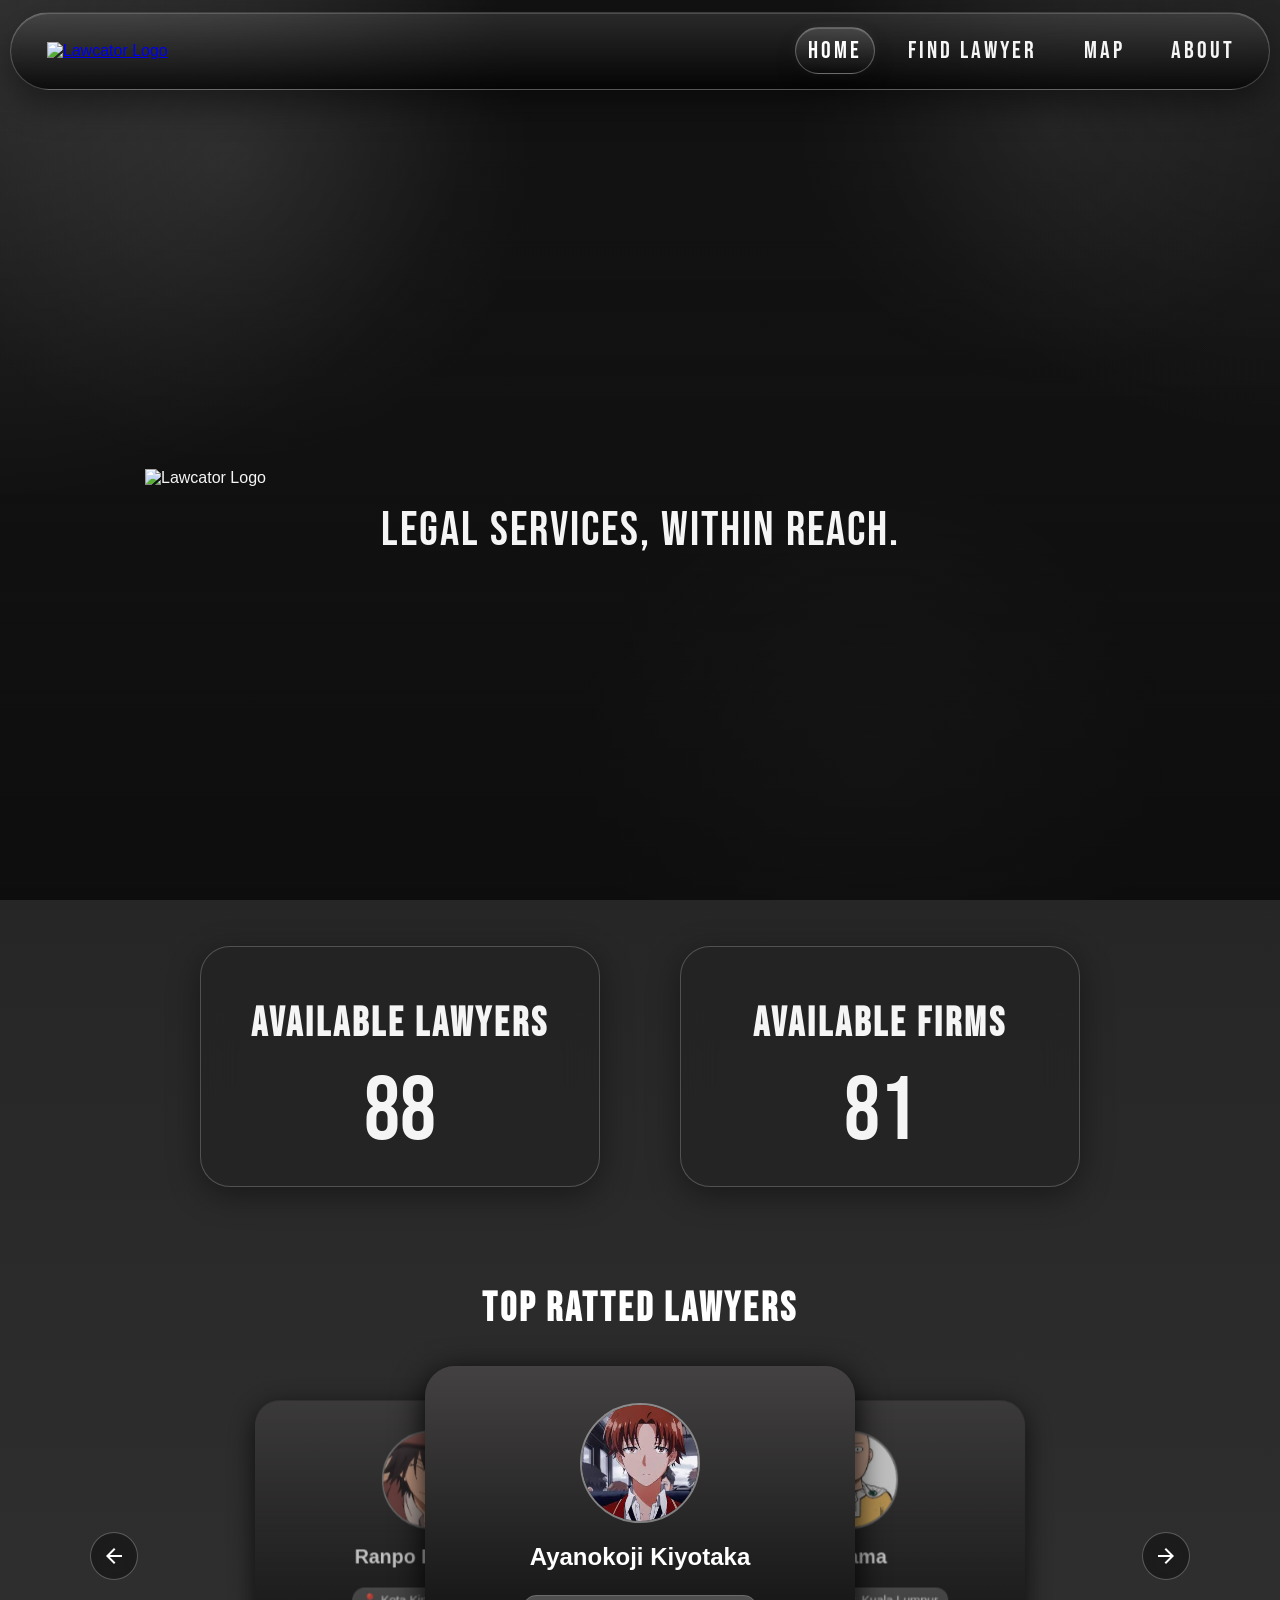
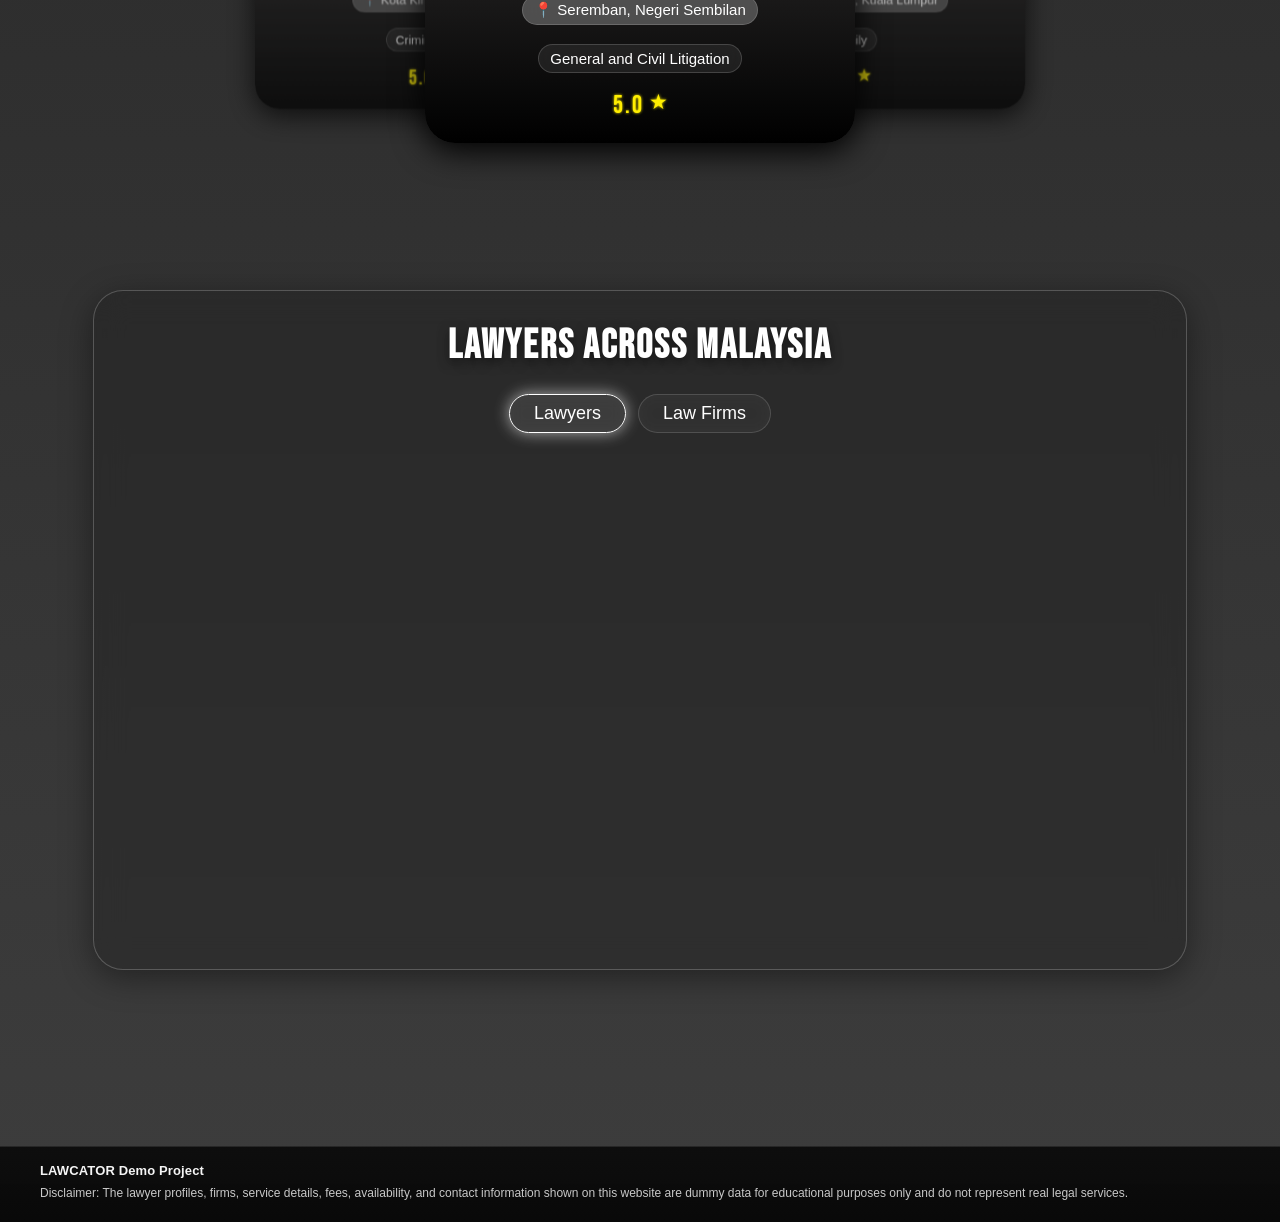
==== commit c1c52f97: "add home scroll animation" ====
--- a/pages/index.html
+++ b/pages/index.html
@@ -72,29 +72,32 @@
 
     <main class="container">
       <section class="hero">
-        <img
+        <div class="container-hero hero-animation">
+          <img
           src="../assets/images/lawcator-logo-white.png"
           alt="Lawcator Logo"
         />
         <p class="Motto">LEGAL SERVICES, WITHIN REACH.</p>
+        </div>
       </section>
 
-      <!--HOME STATS-->
+      <!--Home stats-->
       <section class="stats">
         <div class="container-stats">
-          <div class="available-lawyers-stats">
+          <div class="available-lawyers-stats scroll-element">
             <h1>AVAILABLE LAWYERS </h1>
             <span class="counter-lawyers">0</span>
           </div>
-           <div class="available-firms-stats">
+           <div class="available-firms-stats scroll-element">  
             <h1>AVAILABLE Firms</h1>
             <span class="counter-firms">0</span>
           </div>
         </div>
       </section>
 
-      <section class="carousel">
-        <h1>Top Lawyers</h1>
+      <!--Top lawyers carousel-->
+      <section class="carousel scroll-element ">
+        <h1>TOP RATTED LAWYERS</h1>
         <div class="card-container">
           <div class="card-wrapper">
             <button
@@ -128,7 +131,7 @@
         </div>
       </section>
 
-      <section class="home-map-section">
+      <section class="home-map-section scroll-element">
         <h2>Lawyers Across Malaysia</h2>
         <p class="mobile-map-hint">👆 Pinch to zoom and drag to explore</p>
 
--- a/assets/css/home.css
+++ b/assets/css/home.css
@@ -43,13 +43,93 @@
   z-index: 1;
 }
 
+/*On scroll animation*/
+.scroll-element {
+  animation: element-appear both;
+  animation-timeline: view();
+  animation-range: entry 20px cover 40%;
+}
+
+@keyframes element-appear {
+  from {
+    opacity: 0;
+    transform: translateY(-100px) scale(0.5);
+    filter: blur(9px);
+    
+  } to {
+    opacity: 1;
+    transform: translateY(0px) scale(1);
+  }
+}
+
+.hero-animation {
+  animation: hero-shrink linear both;
+  animation-timeline: view();
+  animation-range: entry 50% cover 70%;
+}
+
+@keyframes hero-shrink {
+  from{
+    transform: scale(1);
+  } to {
+    transform: scale(0.5);
+  }
+}
+
+@media (min-width: 400px){
+  @keyframes hero-shrink {
+    from{
+      transform: scale(1);
+    } to {
+      transform: scale(0.8);
+    }
+  }
+}
+
+
+
 .home-page .hero {
-  --hero-logo-size: clamp(400px, 40vw, 620px);
-  display: flex;
+  display: flex;
+  align-items: center;
+  justify-content: center;
+  height: 800px;
+
+}
+.home-page .container-hero {
+  display: flex;
+  position: sticky;
+  top: 200px;
+  height: auto;
   flex-direction: column;
+  justify-content: center;
   align-items: center;
   color: var(--theme-text);
   z-index: 1;
+  margin: 0;
+
+  @media (min-width: 400px){
+    --hero-logo-size: clamp(370px, 40vw, 620px);
+  }
+
+   @media (min-width: 560px){
+    --hero-logo-size: clamp(510px, 40vw, 620px);
+  }
+
+  @media (min-width: 660px){
+    --hero-logo-size: clamp(600px, 40vw, 620px);
+  }
+
+  @media (min-width: 768px){
+    --hero-logo-size: clamp(700px, 40vw, 620px);
+  }
+
+  @media (min-width: 1024px){
+    --hero-logo-size: clamp(990px, 40vw, 620px);
+  }
+
+  @media (min-width: 1500px){
+    --hero-logo-size: clamp(1300px, 40vw, 620px);
+  }
 }
 
 .home-page .hero p {
@@ -61,7 +141,6 @@
 
 .home-page .hero img {
   width: var(--hero-logo-size);
-  margin-top: 60px;
   z-index: 1;
 }
 
@@ -98,11 +177,21 @@
 }
 
 .stats .container-stats {
-  margin: 7%;
+  margin: 10%;
   display: flex;
   flex-wrap: wrap;
   justify-content: center;
-  gap: 30px;
+  gap: 80px;
+}
+
+@media (min-width: 1000px) {
+  .stats .container-stats {
+  margin: 2%;
+  display: flex;
+  flex-wrap: wrap;
+  justify-content: center;
+  gap: 80px;
+}
 }
 
 .stats .container-stats .available-lawyers-stats {
@@ -145,7 +234,7 @@
 
 
 .carousel {
-  margin-top: 6%;
+  margin-top: 8%;
 }
 
 .carousel h1 {
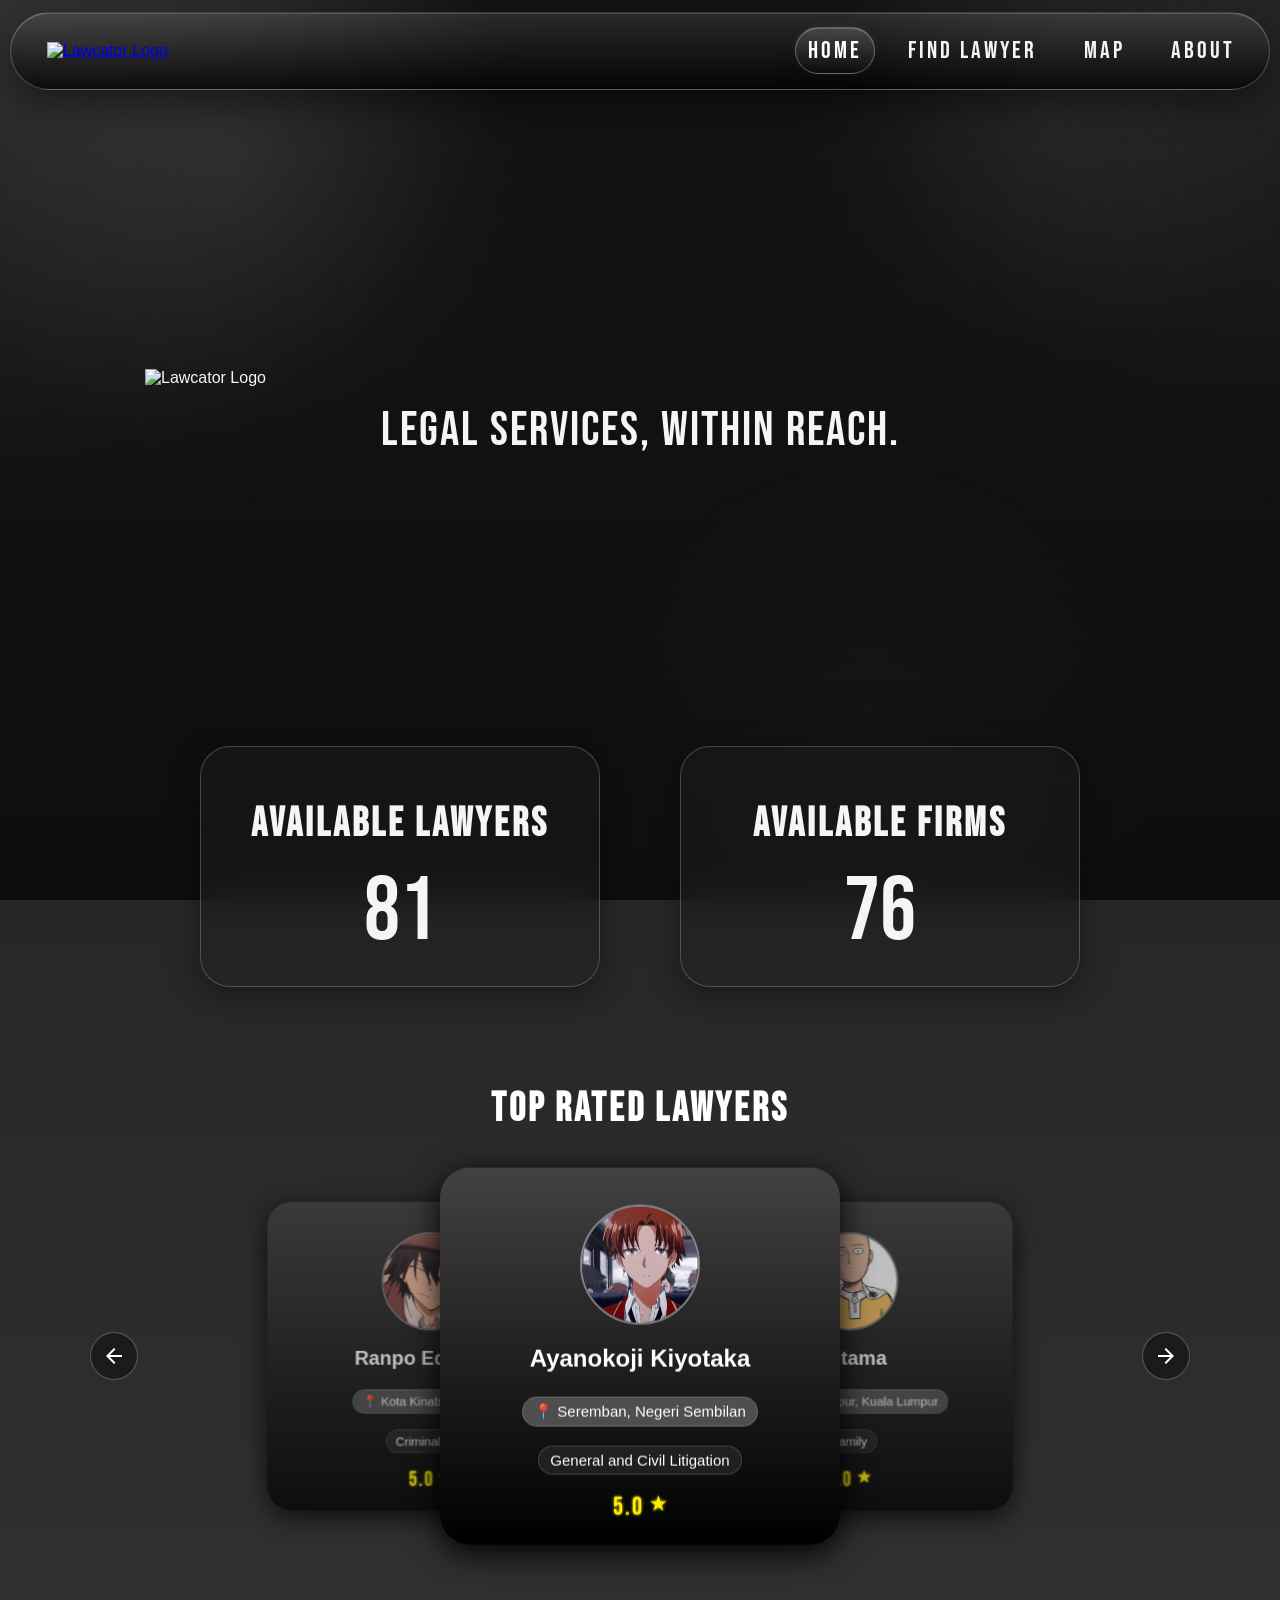
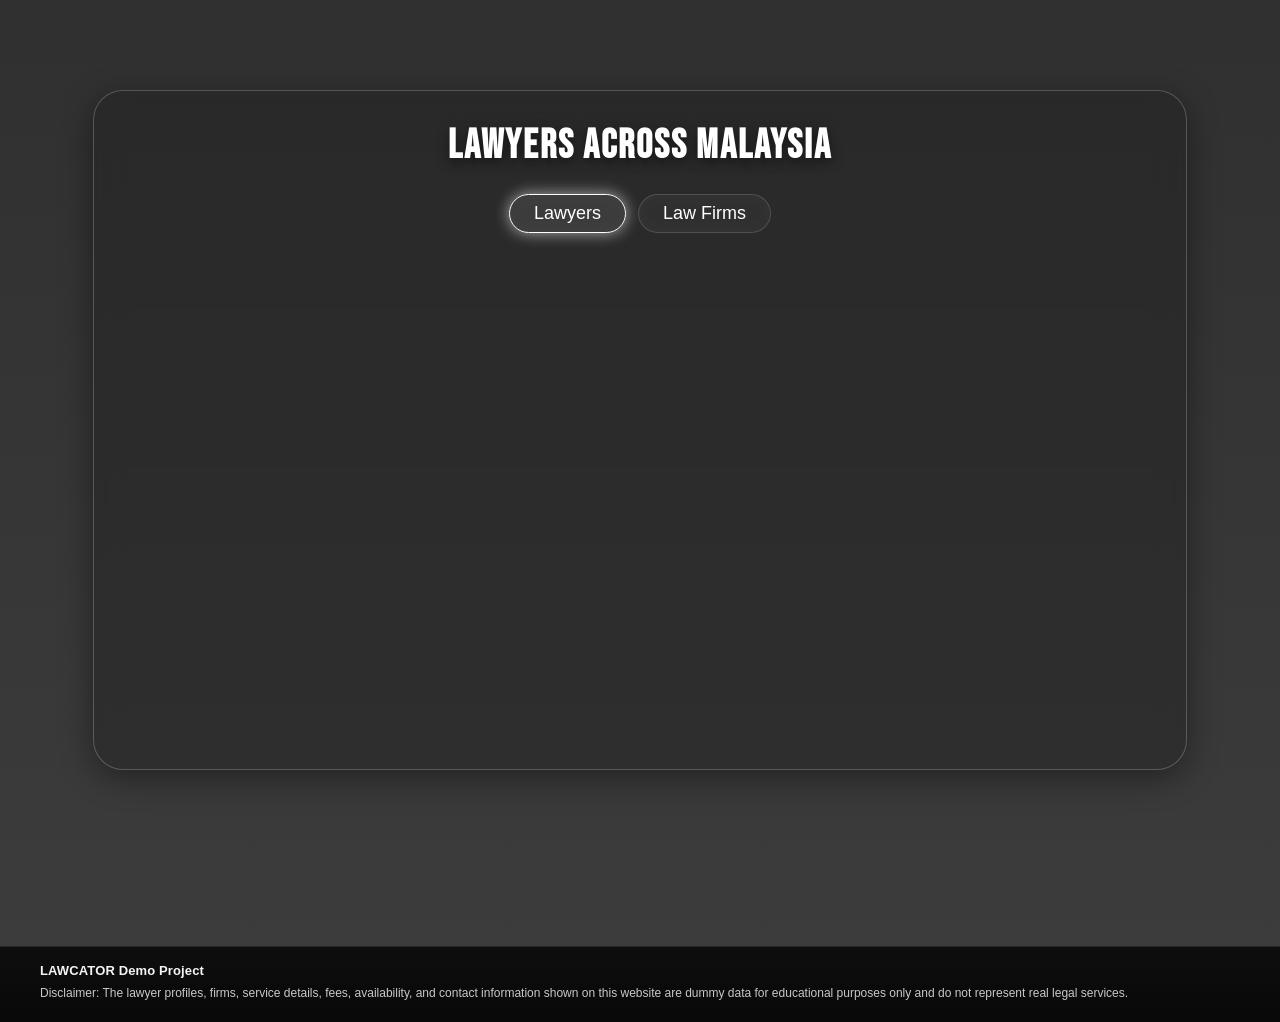
==== commit e35a4db9: "fix\n-The logo position in home page.\n-fix availability filter in find lawyer page.\n-Change the la" ====
--- a/pages/index.html
+++ b/pages/index.html
@@ -84,11 +84,11 @@
       <!--Home stats-->
       <section class="stats">
         <div class="container-stats">
-          <div class="available-lawyers-stats scroll-element">
+          <div class="available-lawyers-stats scroll-slide-left">
             <h1>AVAILABLE LAWYERS </h1>
             <span class="counter-lawyers">0</span>
           </div>
-           <div class="available-firms-stats scroll-element">  
+           <div class="available-firms-stats scroll-slide-right">  
             <h1>AVAILABLE Firms</h1>
             <span class="counter-firms">0</span>
           </div>
@@ -97,7 +97,7 @@
 
       <!--Top lawyers carousel-->
       <section class="carousel scroll-element ">
-        <h1>TOP RATTED LAWYERS</h1>
+        <h1>TOP RATED LAWYERS</h1>
         <div class="card-container">
           <div class="card-wrapper">
             <button
--- a/assets/css/home.css
+++ b/assets/css/home.css
@@ -45,60 +45,95 @@
 
 /*On scroll animation*/
 .scroll-element {
-  animation: element-appear both;
+  animation: element-appear cubic-bezier(0.16, 1, 0.3, 1) both;
   animation-timeline: view();
-  animation-range: entry 20px cover 40%;
+  animation-range: cover 25% cover 50%;
+}
+
+.scroll-slide-left {
+  animation: slide-left cubic-bezier(0.16, 1, 0.3, 1) both;
+  animation-timeline: view();
+  animation-range: cover 25% cover 50%;
+}
+
+.scroll-slide-right {
+  animation: slide-right cubic-bezier(0.16, 1, 0.3, 1) both;
+  animation-timeline: view();
+  animation-range: cover 25% cover 50%;
 }
 
 @keyframes element-appear {
   from {
     opacity: 0;
-    transform: translateY(-100px) scale(0.5);
-    filter: blur(9px);
-    
-  } to {
+    transform: translateY(40px);
+    filter: blur(8px);
+  }
+
+  to {
     opacity: 1;
-    transform: translateY(0px) scale(1);
+    transform: translateY(0);
+    filter: blur(0);
+  }
+}
+
+@keyframes slide-left {
+  from {
+    opacity: 0;
+    transform: translateX(-50px);
+    filter: blur(4px);
+  }
+
+  to {
+    opacity: 1;
+    transform: translateX(0);
+    filter: blur(0);
+  }
+}
+
+@keyframes slide-right {
+  from {
+    opacity: 0;
+    transform: translateX(50px);
+    filter: blur(4px);
+  }
+
+  to {
+    opacity: 1;
+    transform: translateX(0);
+    filter: blur(0);
   }
 }
 
 .hero-animation {
-  animation: hero-shrink linear both;
-  animation-timeline: view();
-  animation-range: entry 50% cover 70%;
-}
-
-@keyframes hero-shrink {
-  from{
-    transform: scale(1);
-  } to {
-    transform: scale(0.5);
-  }
-}
-
-@media (min-width: 400px){
-  @keyframes hero-shrink {
-    from{
-      transform: scale(1);
-    } to {
-      transform: scale(0.8);
-    }
-  }
-}
-
-
+  animation: hero-unmask 1.2s cubic-bezier(0.16, 1, 0.3, 1) both;
+  /* Removed scroll timeline so it triggers beautifully on page load */
+}
+
+@keyframes hero-unmask {
+  from {
+    opacity: 0;
+    transform: translateY(60px);
+    clip-path: inset(100% 0 0 0);
+  }
+
+  to {
+    opacity: 1;
+    transform: translateY(0);
+    clip-path: inset(0 0 0 0);
+  }
+}
 
 .home-page .hero {
   display: flex;
   align-items: center;
   justify-content: center;
-  height: 800px;
-
-}
+  height: 600px;
+
+}
+
 .home-page .container-hero {
   display: flex;
   position: sticky;
-  top: 200px;
   height: auto;
   flex-direction: column;
   justify-content: center;
@@ -107,27 +142,27 @@
   z-index: 1;
   margin: 0;
 
-  @media (min-width: 400px){
+  @media (min-width: 400px) {
     --hero-logo-size: clamp(370px, 40vw, 620px);
   }
 
-   @media (min-width: 560px){
+  @media (min-width: 560px) {
     --hero-logo-size: clamp(510px, 40vw, 620px);
   }
 
-  @media (min-width: 660px){
+  @media (min-width: 660px) {
     --hero-logo-size: clamp(600px, 40vw, 620px);
   }
 
-  @media (min-width: 768px){
+  @media (min-width: 768px) {
     --hero-logo-size: clamp(700px, 40vw, 620px);
   }
 
-  @media (min-width: 1024px){
+  @media (min-width: 1024px) {
     --hero-logo-size: clamp(990px, 40vw, 620px);
   }
 
-  @media (min-width: 1500px){
+  @media (min-width: 1500px) {
     --hero-logo-size: clamp(1300px, 40vw, 620px);
   }
 }
@@ -186,12 +221,12 @@
 
 @media (min-width: 1000px) {
   .stats .container-stats {
-  margin: 2%;
-  display: flex;
-  flex-wrap: wrap;
-  justify-content: center;
-  gap: 80px;
-}
+    margin: 2%;
+    display: flex;
+    flex-wrap: wrap;
+    justify-content: center;
+    gap: 80px;
+  }
 }
 
 .stats .container-stats .available-lawyers-stats {
@@ -316,12 +351,12 @@
 
 .card-list .card-item {
   position: absolute;
-  top: 0;
+  top: 50%;
   left: 50%;
   list-style: none;
   opacity: 0;
   pointer-events: none;
-  transform: translateX(-50%) translateZ(-220px) scale(0.82);
+  transform: translateX(-50%) translateY(-50%) translateZ(-220px) scale(0.82);
   transition:
     transform 0.8s ease,
     opacity 0.8s ease,
@@ -396,7 +431,7 @@
 .card-list .card-item.is-center {
   opacity: 1;
   pointer-events: auto;
-  transform: translateX(-50%) translateZ(0) scale(1);
+  transform: translateX(-50%) translateY(-50%) translateZ(0) scale(1);
   z-index: 3;
   filter: none;
 }
@@ -405,13 +440,13 @@
 .card-list .card-item.is-right {
   opacity: 0.7;
   pointer-events: auto;
-  transform: translateX(calc(-50% - 230px)) translateZ(-140px) scale(0.9);
+  transform: translateX(calc(-50% - 230px)) translateY(-50%) translateZ(-140px) scale(0.9);
   z-index: 2;
   filter: blur(0.2px);
 }
 
 .card-list .card-item.is-right {
-  transform: translateX(calc(-50% + 230px)) translateZ(-140px) scale(0.9);
+  transform: translateX(calc(-50% + 230px)) translateY(-50%) translateZ(-140px) scale(0.9);
 }
 
 .card-list .card-item.is-far-left,
@@ -419,23 +454,23 @@
 .card-list .card-item.is-hidden {
   opacity: 0;
   pointer-events: none;
-  transform: translateX(calc(-50% - 420px)) translateZ(-260px) scale(0.78);
+  transform: translateX(calc(-50% - 420px)) translateY(-50%) translateZ(-260px) scale(0.78);
   z-index: 1;
 }
 
 .card-list .card-item.is-far-right {
-  transform: translateX(calc(-50% + 420px)) translateZ(-260px) scale(0.78);
+  transform: translateX(calc(-50% + 420px)) translateY(-50%) translateZ(-260px) scale(0.78);
 }
 
 @media (max-width: 900px) {
 
   .card-list .card-item.is-left,
   .card-list .card-item.is-right {
-    transform: translateX(calc(-50% - 170px)) translateZ(-120px) scale(0.88);
+    transform: translateX(calc(-50% - 170px)) translateY(-50%) translateZ(-120px) scale(0.88);
   }
 
   .card-list .card-item.is-right {
-    transform: translateX(calc(-50% + 170px)) translateZ(-120px) scale(0.88);
+    transform: translateX(calc(-50% + 170px)) translateY(-50%) translateZ(-120px) scale(0.88);
   }
 }
 
@@ -449,14 +484,18 @@
     height: 42px;
   }
 
+  .carousel h1 {
+    margin-bottom: 50px;
+  }
+
   .card-list .card-item.is-left,
   .card-list .card-item.is-right {
     opacity: 0.5;
-    transform: translateX(calc(-50% - 140px)) translateZ(-110px) scale(0.84);
+    transform: translateX(calc(-50% - 140px)) translateY(-50%) translateZ(-110px) scale(0.84);
   }
 
   .card-list .card-item.is-right {
-    transform: translateX(calc(-50% + 140px)) translateZ(-110px) scale(0.84);
+    transform: translateX(calc(-50% + 140px)) translateY(-50%) translateZ(-110px) scale(0.84);
   }
 }
 
@@ -467,7 +506,7 @@
 }
 
 .card-list .card-item .card-link {
-  width: 430px;
+  width: 400px;
   height: auto;
   display: block;
   background: linear-gradient(180deg, rgb(67, 65, 65), rgb(0, 0, 0));
@@ -500,7 +539,7 @@
 
 .card-item .card-link .card-image {
   display: block;
-  margin: 15px auto ;
+  margin: 15px auto;
   width: 120px;
   height: 120px;
   border-radius: 50%;
@@ -634,7 +673,7 @@
   color: #ffffff;
   padding: 8px 24px;
   border-radius: 30px;
-  
+
   cursor: pointer;
   font-family: "Inter", sans-serif;
   font-size: 18px;
@@ -656,4 +695,4 @@
   border-color: #ffffff;
   color: #ffffff;
   box-shadow: 0 0 15px rgba(255, 255, 255, 0.603);
-} +}
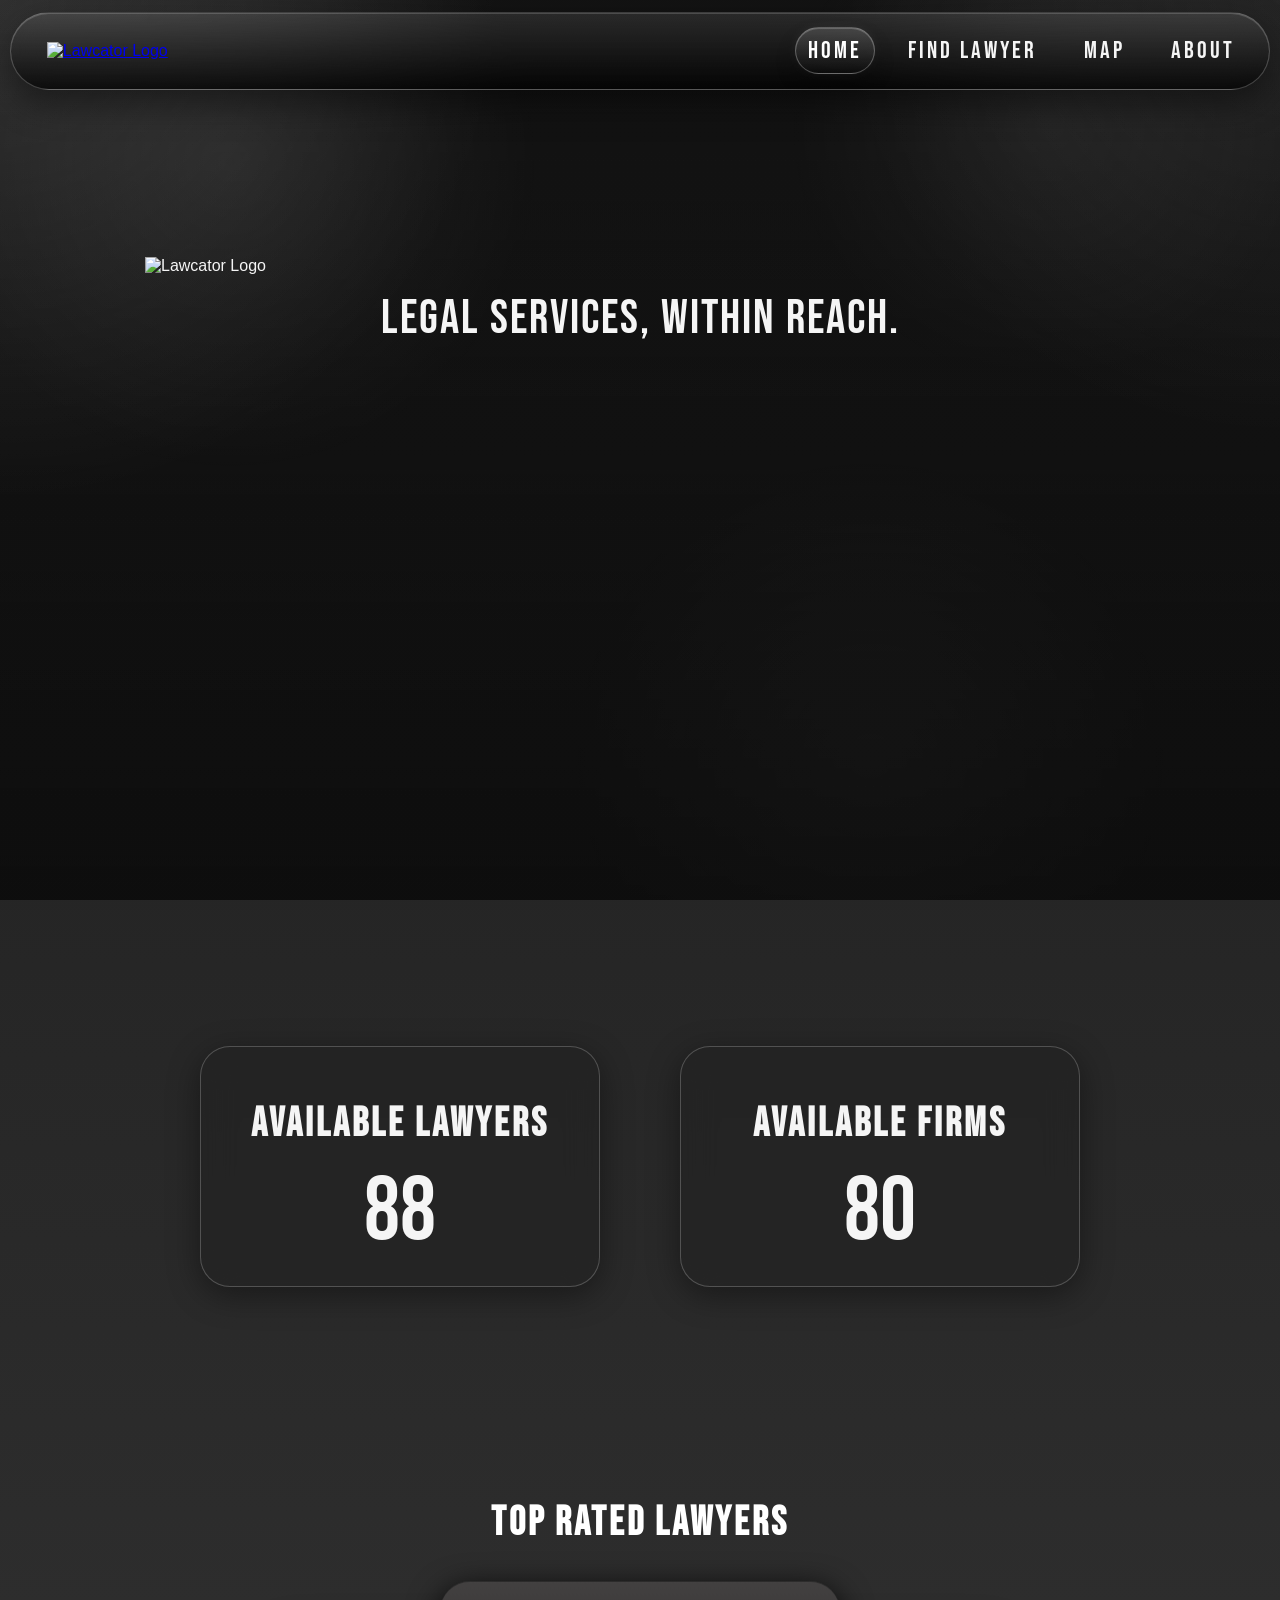
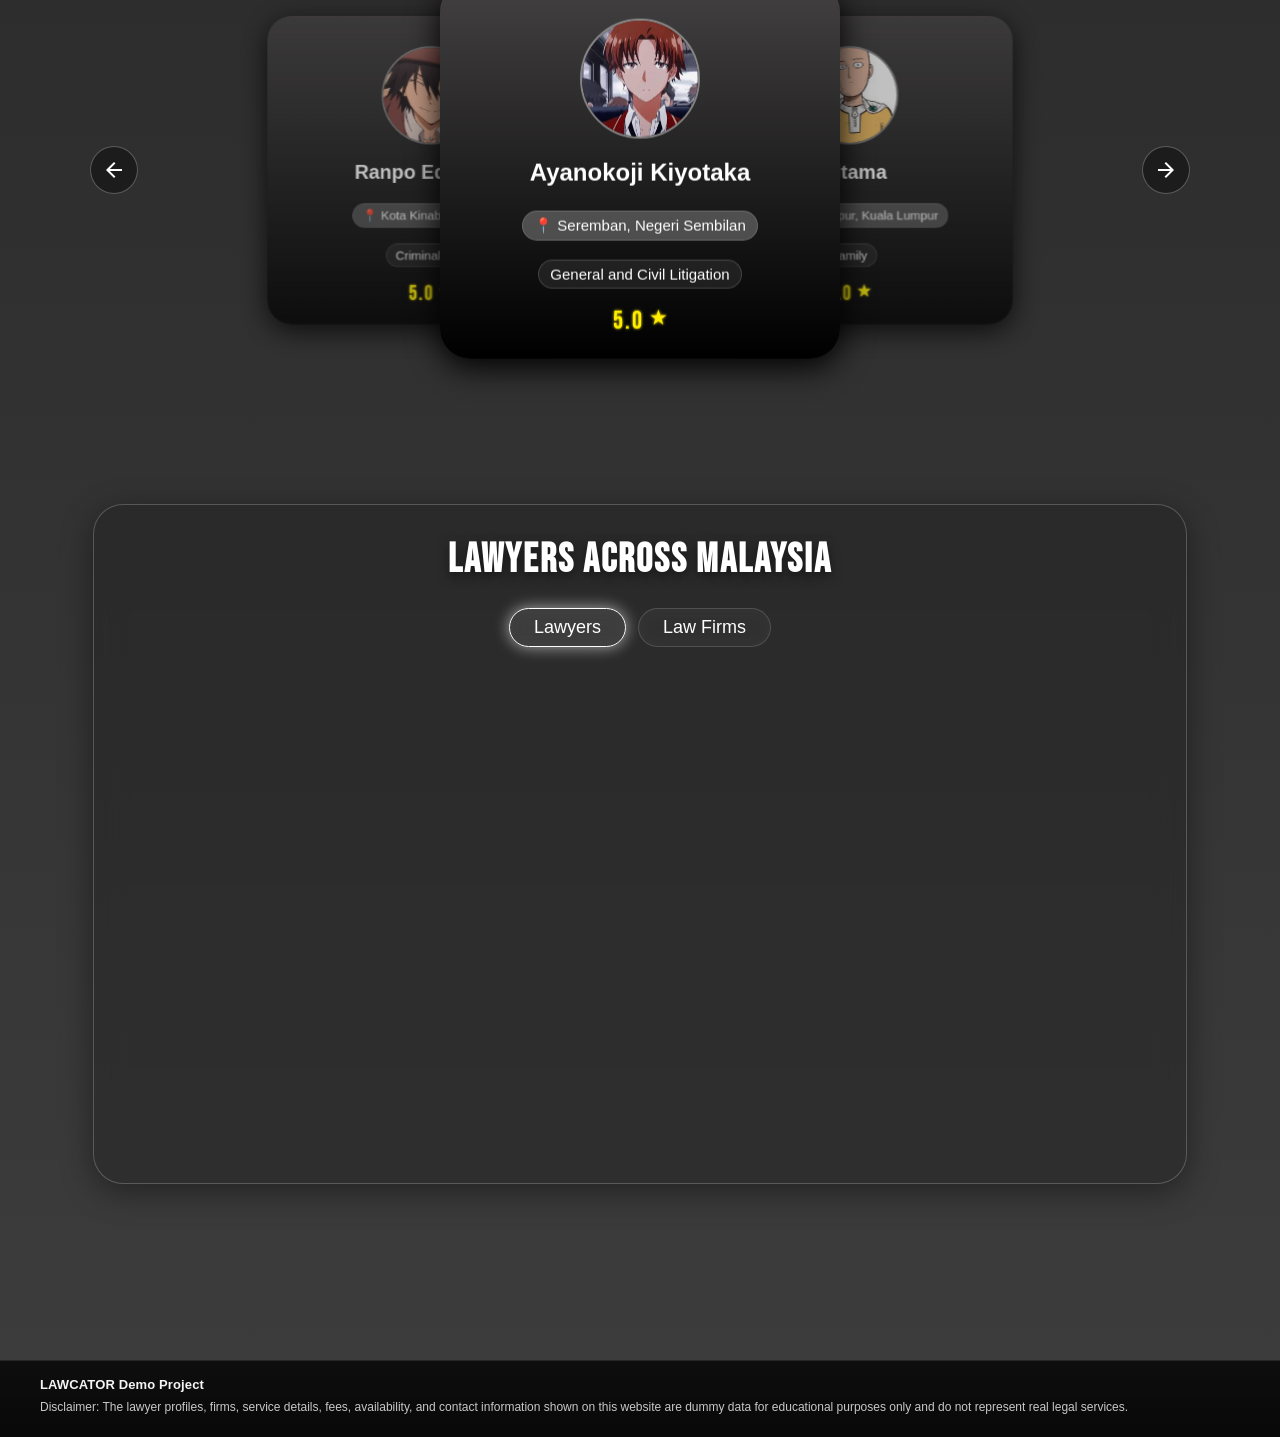
==== commit 5b4beb40: "fix onscroll animation to satisfy ifwat's requirement" ====
--- a/pages/index.html
+++ b/pages/index.html
@@ -1,168 +1,130 @@
 <!doctype html>
 <html lang="en">
-  <head>
-    <meta charset="UTF-8" />
-    <meta name="viewport" content="width=device-width, initial-scale=1.0" />
-    <title>LAWCATOR | Home</title>
-    <link rel="stylesheet" href="../assets/css/shared.css" />
-    <link rel="stylesheet" href="../assets/css/home.css" />
-    <link
-      rel="stylesheet"
-      href="https://fonts.googleapis.com/css2?family=Material+Symbols+Outlined:opsz,wght,FILL,GRAD@24,400,0,0&icon_names=search"
-    />
-    <link
-      href="https://fonts.googleapis.com/css2?family=Bebas+Neue&display=swap"
-      rel="stylesheet"
-    />
-    <link
-      rel="stylesheet"
-      href="https://fonts.googleapis.com/css2?family=Material+Symbols+Outlined:opsz,wght,FILL,GRAD@24,400,0,0&icon_names=arrow_forward"
-    />
-  </head>
 
-  <body class="home-page">
-    <div class="map-video-layer" aria-hidden="true">
-      <video
-        class="map-background-video"
-        autoplay
-        muted
-        loop
-        playsinline
-        preload="auto"
-      >
-        <!-- Mobile video (triggers on screens 768px wide or smaller) -->
-        <source
-          src="../assets/videos/verticalBgVid.mp4"
-          type="video/mp4"
-          media="(max-width: 768px)"
-        />
+<head>
+  <meta charset="UTF-8" />
+  <meta name="viewport" content="width=device-width, initial-scale=1.0" />
+  <title>LAWCATOR | Home</title>
+  <link rel="stylesheet" href="../assets/css/shared.css" />
+  <link rel="stylesheet" href="../assets/css/home.css" />
+  <link rel="stylesheet"
+    href="https://fonts.googleapis.com/css2?family=Material+Symbols+Outlined:opsz,wght,FILL,GRAD@24,400,0,0&icon_names=search" />
+  <link href="https://fonts.googleapis.com/css2?family=Bebas+Neue&display=swap" rel="stylesheet" />
+  <link rel="stylesheet"
+    href="https://fonts.googleapis.com/css2?family=Material+Symbols+Outlined:opsz,wght,FILL,GRAD@24,400,0,0&icon_names=arrow_forward" />
+</head>
 
-        <!-- Desktop video (fallback for larger screens) -->
-        <source src="../assets/videos/test.mp4" type="video/mp4" />
-      </video>
-      <div class="map-video-overlay"></div>
-    </div>
+<body class="home-page">
+  <div class="map-video-layer" aria-hidden="true">
+    <video class="map-background-video" autoplay muted loop playsinline preload="auto">
+      <!-- Mobile video (triggers on screens 768px wide or smaller) -->
+      <source src="../assets/videos/verticalBgVid.mp4" type="video/mp4" media="(max-width: 768px)" />
 
-    <header class="navbar">
-      <a href="index.html">
-        <img
-          class="navbar-logo"
-          src="../assets/images/lawcator-logo-white.png"
-          alt="Lawcator Logo"
-        />
-      </a>
-      <button
-        class="navbar-toggle"
-        type="button"
-        aria-label="Toggle navigation menu"
-        aria-expanded="false"
-        aria-controls="primary-navigation"
-      >
-        <span></span>
-        <span></span>
-        <span></span>
-      </button>
-      <nav id="primary-navigation">
-        <a class="active" href="index.html">Home</a>
-        <a href="find.html">Find Lawyer</a>
-        <a href="map.html">Map</a>
-        <a href="about.html">About</a>
-      </nav>
-    </header>
+      <!-- Desktop video (fallback for larger screens) -->
+      <source src="../assets/videos/test.mp4" type="video/mp4" />
+    </video>
+    <div class="map-video-overlay"></div>
+  </div>
 
-    <main class="container">
+  <header class="navbar">
+    <a href="index.html">
+      <img class="navbar-logo" src="../assets/images/lawcator-logo-white.png" alt="Lawcator Logo" />
+    </a>
+    <button class="navbar-toggle" type="button" aria-label="Toggle navigation menu" aria-expanded="false"
+      aria-controls="primary-navigation">
+      <span></span>
+      <span></span>
+      <span></span>
+    </button>
+    <nav id="primary-navigation">
+      <a class="active" href="index.html">Home</a>
+      <a href="find.html">Find Lawyer</a>
+      <a href="map.html">Map</a>
+      <a href="about.html">About</a>
+    </nav>
+  </header>
+
+  <main class="container">
+    <!-- hero-region: 200vh spacer.
+           First 100vh = hero visible (fixed).
+           Second 100vh = hero slides up in sync with stats scrolling in. -->
+    <div class="hero-region">
       <section class="hero">
         <div class="container-hero hero-animation">
-          <img
-          src="../assets/images/lawcator-logo-white.png"
-          alt="Lawcator Logo"
-        />
-        <p class="Motto">LEGAL SERVICES, WITHIN REACH.</p>
+          <img src="../assets/images/lawcator-logo-white.png" alt="Lawcator Logo" />
+          <p class="Motto">LEGAL SERVICES, WITHIN REACH.</p>
         </div>
       </section>
 
-      <!--Home stats-->
       <section class="stats">
         <div class="container-stats">
           <div class="available-lawyers-stats scroll-slide-left">
             <h1>AVAILABLE LAWYERS </h1>
             <span class="counter-lawyers">0</span>
           </div>
-           <div class="available-firms-stats scroll-slide-right">  
+          <div class="available-firms-stats scroll-slide-right">
             <h1>AVAILABLE Firms</h1>
             <span class="counter-firms">0</span>
           </div>
         </div>
       </section>
+    </div>
 
-      <!--Top lawyers carousel-->
-      <section class="carousel scroll-element ">
-        <h1>TOP RATED LAWYERS</h1>
-        <div class="card-container">
-          <div class="card-wrapper">
-            <button
-              class="carousel-control carousel-control--prev"
-              type="button"
-              aria-label="Previous lawyer"
-            >
-              <span
-                class="carousel-control__icon material-symbols-outlined"
-                aria-hidden="true"
-              >
-                arrow_forward
-              </span>
-            </button>
-            <ul class="card-list">
-              <!--javascript handle this carousel-->
-            </ul>
-            <button
-              class="carousel-control carousel-control--next"
-              type="button"
-              aria-label="Next lawyer"
-            >
-              <span
-                class="carousel-control__icon material-symbols-outlined"
-                aria-hidden="true"
-              >
-                arrow_forward
-              </span>
-            </button>
-          </div>
+    <!--Top lawyers carousel-->
+    <section class="carousel scroll-element ">
+      <h1>TOP RATED LAWYERS</h1>
+      <div class="card-container">
+        <div class="card-wrapper">
+          <button class="carousel-control carousel-control--prev" type="button" aria-label="Previous lawyer">
+            <span class="carousel-control__icon material-symbols-outlined" aria-hidden="true">
+              arrow_forward
+            </span>
+          </button>
+          <ul class="card-list">
+            <!--javascript handle this carousel-->
+          </ul>
+          <button class="carousel-control carousel-control--next" type="button" aria-label="Next lawyer">
+            <span class="carousel-control__icon material-symbols-outlined" aria-hidden="true">
+              arrow_forward
+            </span>
+          </button>
         </div>
-      </section>
+      </div>
+    </section>
 
-      <section class="home-map-section scroll-element">
-        <h2>Lawyers Across Malaysia</h2>
-        <p class="mobile-map-hint">👆 Pinch to zoom and drag to explore</p>
+    <section class="home-map-section scroll-element">
+      <h2>Lawyers Across Malaysia</h2>
+      <p class="mobile-map-hint">👆 Pinch to zoom and drag to explore</p>
 
-        <div class="map-toggle-container">
-          <button class="map-toggle-btn active" data-type="lawyers">
-            Lawyers
-          </button>
-          <button class="map-toggle-btn" data-type="firms">Law Firms</button>
-        </div>
+      <div class="map-toggle-container">
+        <button class="map-toggle-btn active" data-type="lawyers">
+          Lawyers
+        </button>
+        <button class="map-toggle-btn" data-type="firms">Law Firms</button>
+      </div>
 
-        <div id="malaysia-map" style="width: 100%; height: 500px"></div>
-      </section>
-    </main>
+      <div id="malaysia-map" style="width: 100%; height: 500px"></div>
+    </section>
+  </main>
 
-    <footer class="site-footer">
-      <div class="site-footer__inner">
-        <p class="site-footer__meta">LAWCATOR Demo Project</p>
-        <p class="site-footer__disclaimer">
-          Disclaimer: The lawyer profiles, firms, service details, fees,
-          availability, and contact information shown on this website are dummy
-          data for educational purposes only and do not represent real legal
-          services.
-        </p>
-      </div>
-    </footer>
+  <footer class="site-footer">
+    <div class="site-footer__inner">
+      <p class="site-footer__meta">LAWCATOR Demo Project</p>
+      <p class="site-footer__disclaimer">
+        Disclaimer: The lawyer profiles, firms, service details, fees,
+        availability, and contact information shown on this website are dummy
+        data for educational purposes only and do not represent real legal
+        services.
+      </p>
+    </div>
+  </footer>
 
-    <script src="../assets/js/home-carousel.js"></script>
-    <script src="../assets/js/navbar-toggle.js"></script>
-    <script src="https://cdn.jsdelivr.net/npm/echarts@5.5.0/dist/echarts.min.js"></script>
-    <script src="https://cdn.jsdelivr.net/npm/echarts-gl/dist/echarts-gl.min.js"></script>
-    <script src="../assets/js/home-map.js"></script>
-    <script src="../assets/js/home-stats.js"></script>
-  </body>
-</html>
+  <script src="../assets/js/home-carousel.js"></script>
+  <script src="../assets/js/navbar-toggle.js"></script>
+  <script src="https://cdn.jsdelivr.net/npm/echarts@5.5.0/dist/echarts.min.js"></script>
+  <script src="https://cdn.jsdelivr.net/npm/echarts-gl/dist/echarts-gl.min.js"></script>
+  <script src="../assets/js/home-map.js"></script>
+  <script src="../assets/js/home-stats.js"></script>
+</body>
+
+</html>
--- a/assets/css/shared.css
+++ b/assets/css/shared.css
@@ -775,12 +775,17 @@
   color: var(--theme-text);
   font-size: 14px;
   outline: none;
-  transition: border-color 0.25s ease, box-shadow 0.25s ease;
+  transition: border-color 0.3s cubic-bezier(0.4, 0, 0.2, 1), box-shadow 0.3s cubic-bezier(0.4, 0, 0.2, 1);
+  box-shadow: inset 0 1px 2px rgba(255, 255, 255, 0.06), 0 0 0 0 rgba(255, 255, 255, 0);
 }
 
 .filter-field select:hover,
 .filter-field select:focus {
-  border-color: rgba(255, 255, 255, 0.28);
+  border-color: rgba(255, 255, 255, 0.32);
+  box-shadow: inset 0 1px 2px rgba(255, 255, 255, 0.08), 
+              0 0 0 6px rgba(255, 255, 255, 0.08), 
+              0 0 16px rgba(255, 255, 255, 0.12),
+              0 0 32px rgba(255, 255, 255, 0.06);
 }
 
 .clear-filter-btn {
--- a/assets/css/home.css
+++ b/assets/css/home.css
@@ -76,6 +76,16 @@
   }
 }
 
+@keyframes hero-shrink {
+  from {
+    scale: 1;
+  }
+
+  to {
+    scale: 0.5;
+  }
+}
+
 @keyframes slide-left {
   from {
     opacity: 0;
@@ -104,11 +114,6 @@
   }
 }
 
-.hero-animation {
-  animation: hero-unmask 1.2s cubic-bezier(0.16, 1, 0.3, 1) both;
-  /* Removed scroll timeline so it triggers beautifully on page load */
-}
-
 @keyframes hero-unmask {
   from {
     opacity: 0;
@@ -123,24 +128,46 @@
   }
 }
 
+/* hero-region is a 200vh spacer.
+   First 100vh = the hero fills the viewport (fixed, not scrolling).
+   Second 100vh = the hero slides upward in sync with the stats scrolling in. */
+.home-page .hero-region {
+  /* ❌ Change from 200vh to auto so it fits the sticky hero + stats naturally */
+  height: auto;
+  display: block;
+  width: 100%;
+  position: relative;
+
+  /* Optional: Add extra padding at the bottom if you want the logo to stay 
+     pinned a bit longer after the stats have fully arrived on screen */
+  padding-bottom: 10vh;
+}
+
 .home-page .hero {
+  position: sticky;
+  top: 0;
   display: flex;
-  align-items: center;
+  align-items: flex-start;
   justify-content: center;
-  height: 600px;
-
+  padding-top: 15vh;
+  height: 100vh;
+  box-sizing: border-box;
+  z-index: 1;
 }
 
 .home-page .container-hero {
   display: flex;
-  position: sticky;
-  height: auto;
   flex-direction: column;
-  justify-content: center;
   align-items: center;
-  color: var(--theme-text);
-  z-index: 1;
-  margin: 0;
+  transform-origin: center 30%;
+
+  animation:
+    hero-unmask 1.2s cubic-bezier(0.16, 1, 0.3, 1) both,
+    hero-shrink linear both;
+  animation-timeline: auto, scroll();
+
+  /* Adjust this range to match your new shorter sticky timeline */
+  animation-range: auto, 0px 60vh;
 
   @media (min-width: 400px) {
     --hero-logo-size: clamp(370px, 40vw, 620px);
@@ -211,8 +238,15 @@
   font-family: 'Bebas Neue';
 }
 
+.home-page .stats {
+  position: relative;
+  /* Ensures the stats stack beautifully on top of the transparent hero track */
+  z-index: 2; 
+}
+
 .stats .container-stats {
-  margin: 10%;
+  /* Remove the huge top margin — the hero section already ends at the fold */
+  margin: 5% 10%;
   display: flex;
   flex-wrap: wrap;
   justify-content: center;
@@ -221,7 +255,7 @@
 
 @media (min-width: 1000px) {
   .stats .container-stats {
-    margin: 2%;
+    margin: 2% 5%;
     display: flex;
     flex-wrap: wrap;
     justify-content: center;
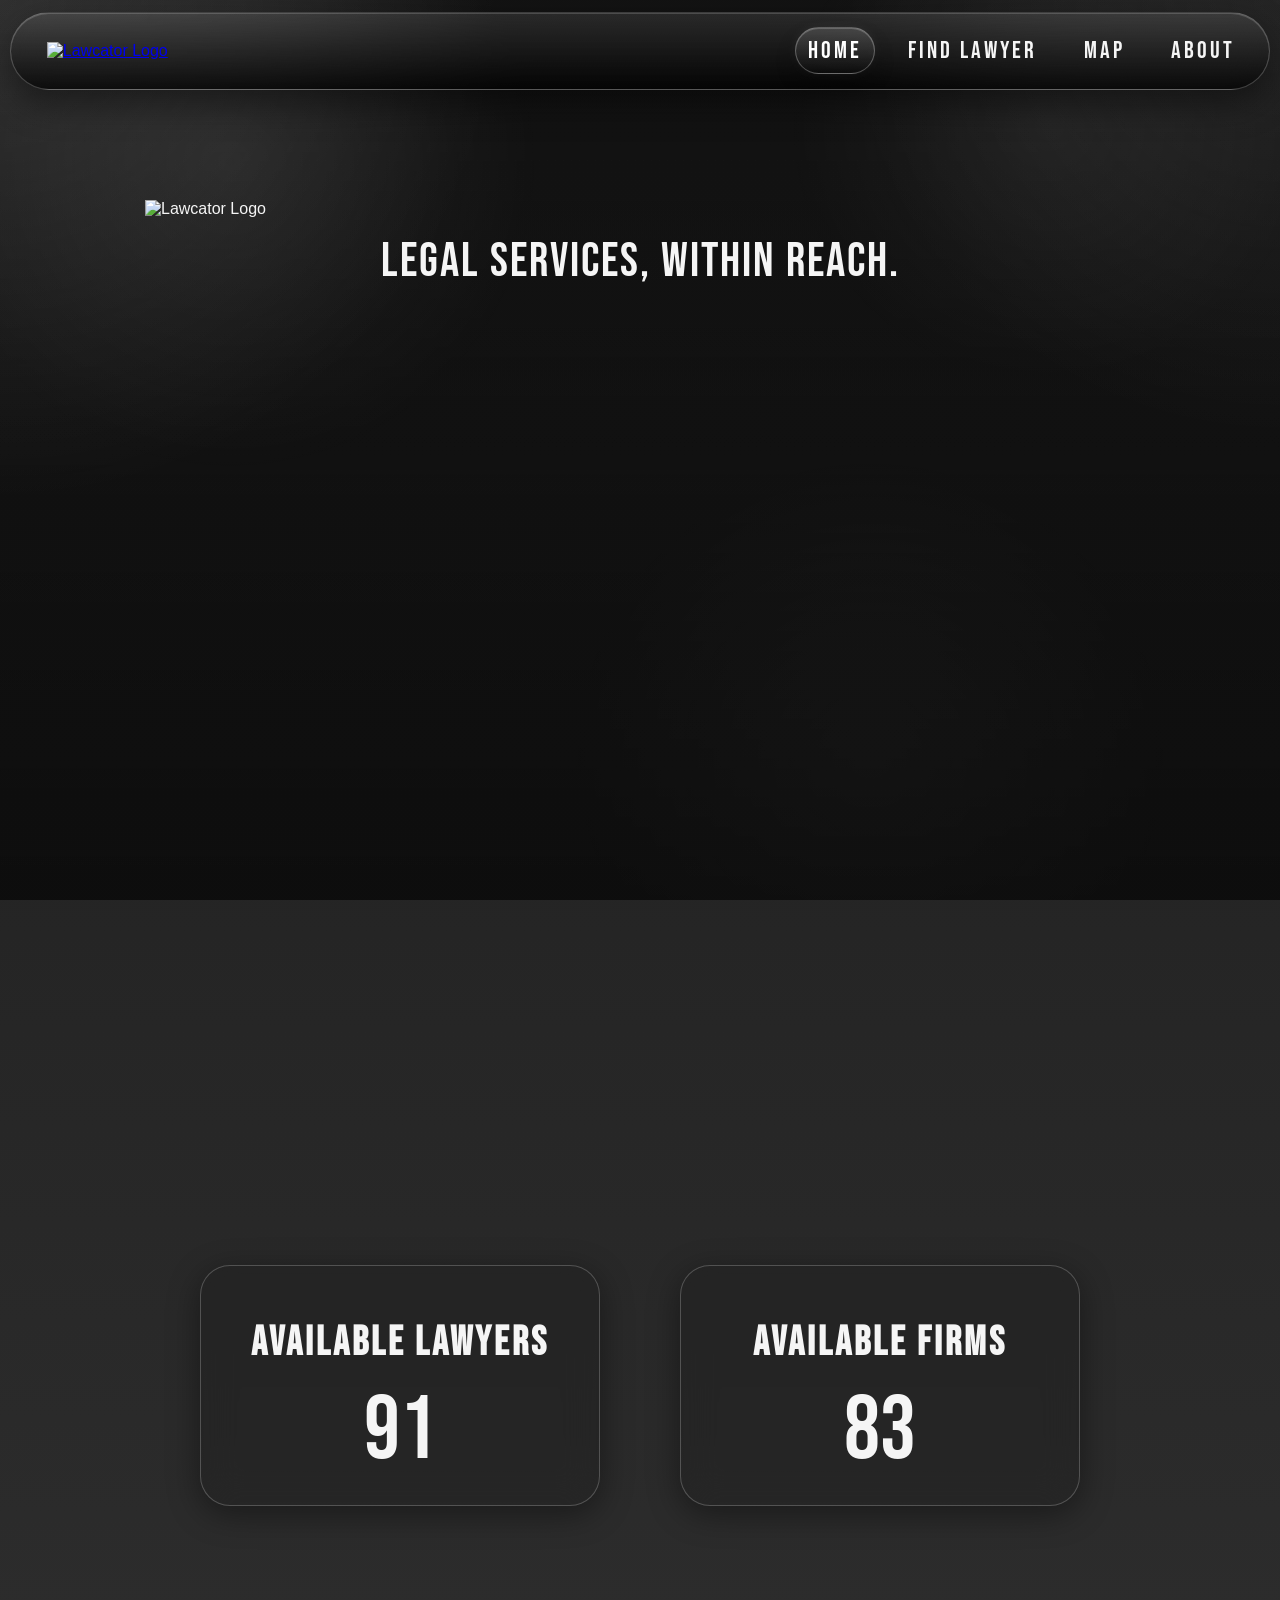
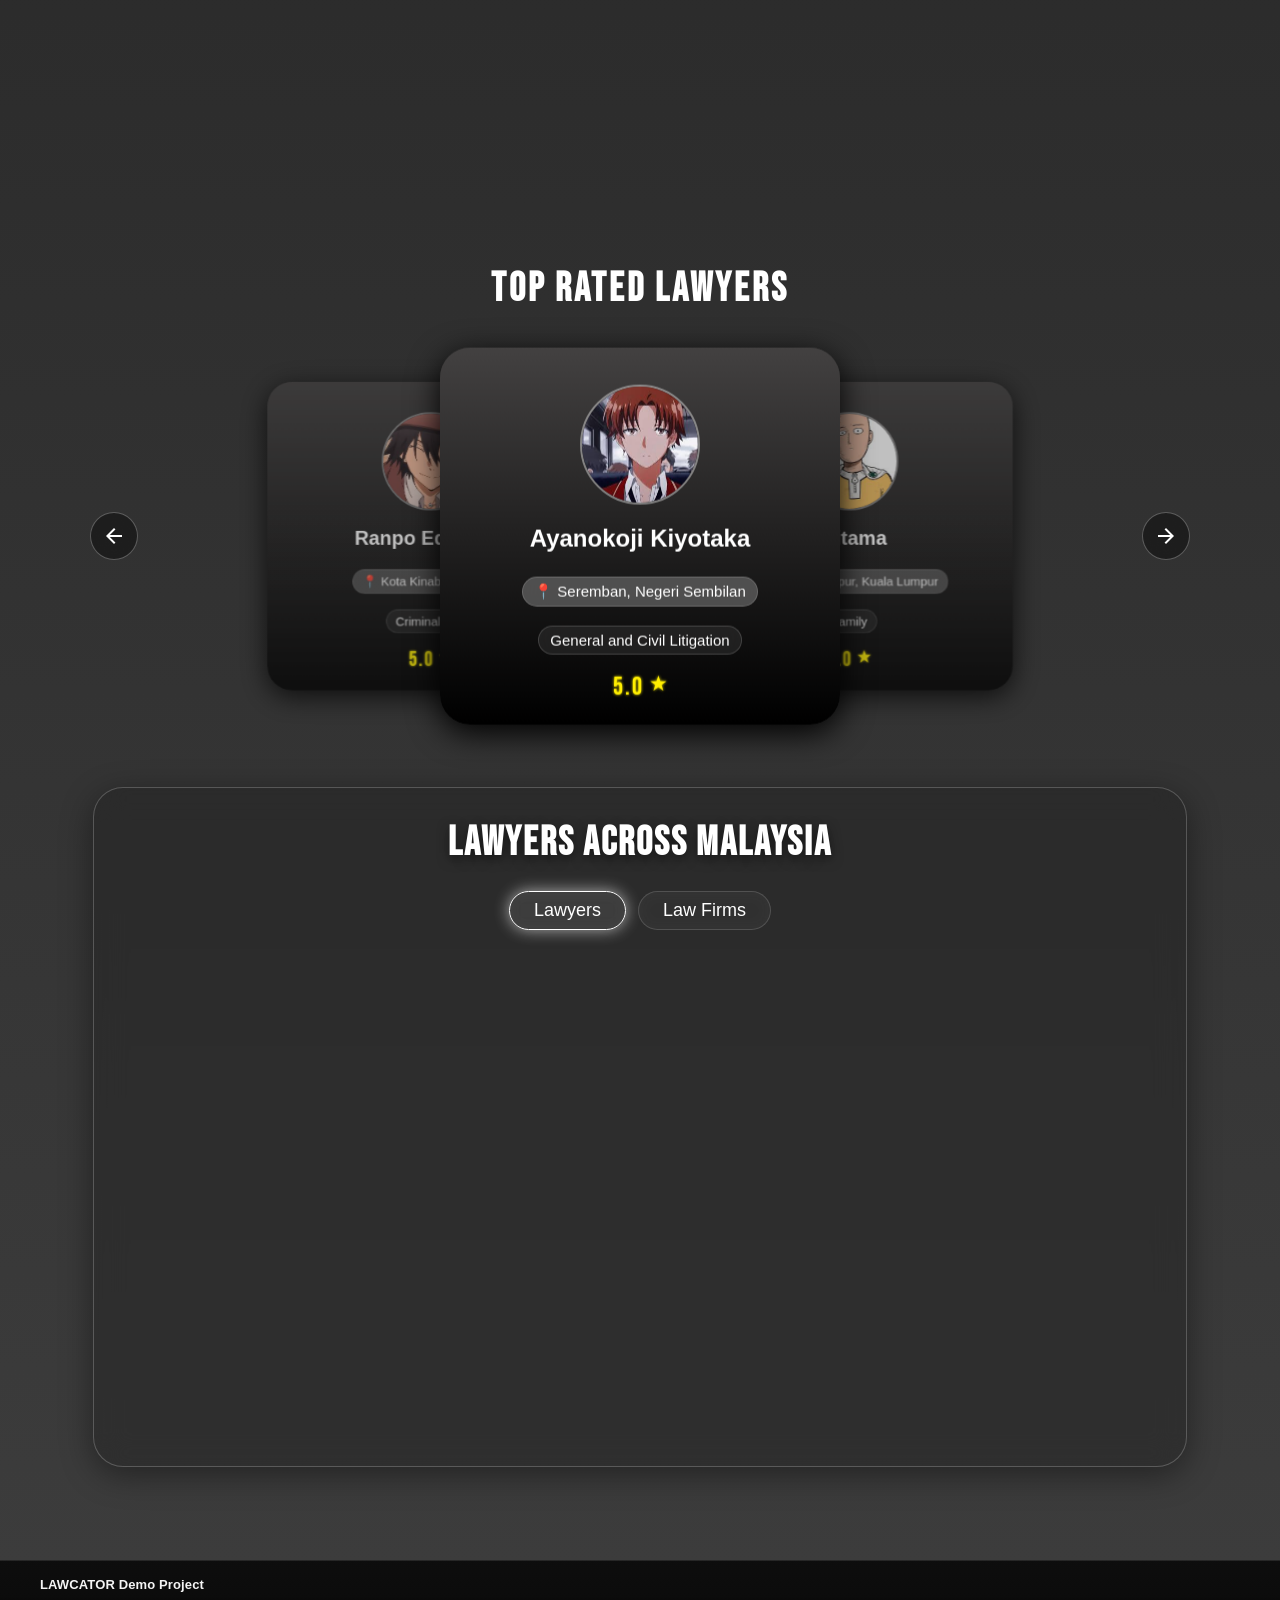
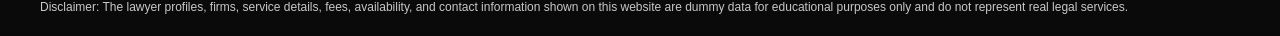
==== commit 227c336e: "add tooltips to all pages and fix some minor bugs in home and about page" ====
--- a/pages/index.html
+++ b/pages/index.html
@@ -75,7 +75,7 @@
       <h1>TOP RATED LAWYERS</h1>
       <div class="card-container">
         <div class="card-wrapper">
-          <button class="carousel-control carousel-control--prev" type="button" aria-label="Previous lawyer">
+          <button class="carousel-control carousel-control--prev" type="button" aria-label="Previous lawyer" data-tooltip="Previous lawyer">
             <span class="carousel-control__icon material-symbols-outlined" aria-hidden="true">
               arrow_forward
             </span>
@@ -83,7 +83,7 @@
           <ul class="card-list">
             <!--javascript handle this carousel-->
           </ul>
-          <button class="carousel-control carousel-control--next" type="button" aria-label="Next lawyer">
+          <button class="carousel-control carousel-control--next" type="button" aria-label="Next lawyer" data-tooltip="Next lawyer">
             <span class="carousel-control__icon material-symbols-outlined" aria-hidden="true">
               arrow_forward
             </span>
@@ -97,10 +97,10 @@
       <p class="mobile-map-hint">👆 Pinch to zoom and drag to explore</p>
 
       <div class="map-toggle-container">
-        <button class="map-toggle-btn active" data-type="lawyers">
+        <button class="map-toggle-btn active" data-type="lawyers" data-tooltip="Show lawyers on map">
           Lawyers
         </button>
-        <button class="map-toggle-btn" data-type="firms">Law Firms</button>
+        <button class="map-toggle-btn" data-type="firms" data-tooltip="Show law firms">Law Firms</button>
       </div>
 
       <div id="malaysia-map" style="width: 100%; height: 500px"></div>
@@ -121,6 +121,7 @@
 
   <script src="../assets/js/home-carousel.js"></script>
   <script src="../assets/js/navbar-toggle.js"></script>
+  <script src="../assets/js/tooltip.js"></script>
   <script src="https://cdn.jsdelivr.net/npm/echarts@5.5.0/dist/echarts.min.js"></script>
   <script src="https://cdn.jsdelivr.net/npm/echarts-gl/dist/echarts-gl.min.js"></script>
   <script src="../assets/js/home-map.js"></script>
--- a/assets/css/shared.css
+++ b/assets/css/shared.css
@@ -1,3 +1,6 @@
+/* Load tooltip styles first so the browser does not ignore the import. */
+@import url('tooltips.css');
+
 *,
 *::before,
 *::after {
--- a/assets/css/home.css
+++ b/assets/css/home.css
@@ -53,13 +53,13 @@
 .scroll-slide-left {
   animation: slide-left cubic-bezier(0.16, 1, 0.3, 1) both;
   animation-timeline: view();
-  animation-range: cover 25% cover 50%;
+  animation-range: cover 15% cover 50%;
 }
 
 .scroll-slide-right {
   animation: slide-right cubic-bezier(0.16, 1, 0.3, 1) both;
   animation-timeline: view();
-  animation-range: cover 25% cover 50%;
+  animation-range: cover 15% cover 50%;
 }
 
 @keyframes element-appear {
@@ -82,7 +82,7 @@
   }
 
   to {
-    scale: 0.5;
+    scale: 0.3;
   }
 }
 
@@ -128,31 +128,57 @@
   }
 }
 
-/* hero-region is a 200vh spacer.
-   First 100vh = the hero fills the viewport (fixed, not scrolling).
-   Second 100vh = the hero slides upward in sync with the stats scrolling in. */
+/* hero-region is a spacer that gives scroll room for the hero-shrink animation.
+   Needs enough height so the scroll animation can trigger and the hero slides up. */
 .home-page .hero-region {
-  /* ❌ Change from 200vh to auto so it fits the sticky hero + stats naturally */
-  height: auto;
+  /* Desktop: 200vh gives plenty of scroll room */
+  height: 190vh;
   display: block;
   width: 100%;
   position: relative;
-
-  /* Optional: Add extra padding at the bottom if you want the logo to stay 
-     pinned a bit longer after the stats have fully arrived on screen */
-  padding-bottom: 10vh;
+}
+
+/* Mobile: reduce height to avoid excessive scrolling */
+@media (max-width: 767px) {
+  .home-page .hero-region {
+    height: 140vh;
+    padding-bottom: 5vh;
+  }
+}
+
+/* Tablet: intermediate height */
+@media (min-width: 768px) and (max-width: 999px) {
+  .home-page .hero-region {
+    height: 170vh;
+    padding-bottom: 7vh;
+  }
 }
 
 .home-page .hero {
   position: sticky;
-  top: 0;
+  top: 200px;
   display: flex;
   align-items: flex-start;
   justify-content: center;
-  padding-top: 15vh;
   height: 100vh;
   box-sizing: border-box;
   z-index: 1;
+}
+
+/* Mobile: reduce hero height and padding for small screens */
+@media (max-width: 767px) {
+  .home-page .hero {
+    padding-top: 10vh;
+    height: 80vh;
+  }
+}
+
+/* Tablet: adjust sizing for medium screens */
+@media (min-width: 768px) and (max-width: 999px) {
+  .home-page .hero {
+    padding-top: 15vh;
+    height: 90vh;
+  }
 }
 
 .home-page .container-hero {
@@ -246,16 +272,32 @@
 
 .stats .container-stats {
   /* Remove the huge top margin — the hero section already ends at the fold */
-  margin: 5% 10%;
+  margin: 200% 10%;
   display: flex;
   flex-wrap: wrap;
   justify-content: center;
   gap: 80px;
 }
 
+/* Mobile: reduce excessive top margin */
+@media (max-width: 767px) {
+  .stats .container-stats {
+    margin: 40% 10%;
+    gap: 40px;
+  }
+}
+
+/* Tablet: intermediate spacing */
+@media (min-width: 768px) and (max-width: 999px) {
+  .stats .container-stats {
+    margin: 60% 8%;
+    gap: 60px;
+  }
+}
+
 @media (min-width: 1000px) {
   .stats .container-stats {
-    margin: 2% 5%;
+    margin: 20% 5% 0 5%;
     display: flex;
     flex-wrap: wrap;
     justify-content: center;
@@ -272,7 +314,6 @@
   backdrop-filter: blur(18px);
   background: rgba(32, 32, 32, 0.418);
   box-shadow: 0 8px 32px rgba(0, 0, 0, 0.4);
-
 }
 
 .stats .container-stats .available-firms-stats {
@@ -284,7 +325,24 @@
   backdrop-filter: blur(18px);
   background: rgba(32, 32, 32, 0.418);
   box-shadow: 0 8px 32px rgba(0, 0, 0, 0.4);
-
+}
+
+/* Mobile: reduce stats card width */
+@media (max-width: 767px) {
+  .stats .container-stats .available-lawyers-stats,
+  .stats .container-stats .available-firms-stats {
+    width: 280px;
+    padding: 15px 30px;
+  }
+}
+
+/* Tablet: adjust card width for medium screens */
+@media (min-width: 768px) and (max-width: 999px) {
+  .stats .container-stats .available-lawyers-stats,
+  .stats .container-stats .available-firms-stats {
+    width: 340px;
+    padding: 18px 35px;
+  }
 }
 
 .container-stats {
@@ -303,7 +361,7 @@
 
 
 .carousel {
-  margin-top: 8%;
+  margin-top: 0%;
 }
 
 .carousel h1 {
@@ -617,7 +675,7 @@
   padding: 1rem;
   box-shadow: 0 8px 32px rgba(0, 0, 0, 0.4);
   width: 90%;
-  margin: 9rem auto;
+  margin: 5% auto;
 }
 
 #malaysia-map {
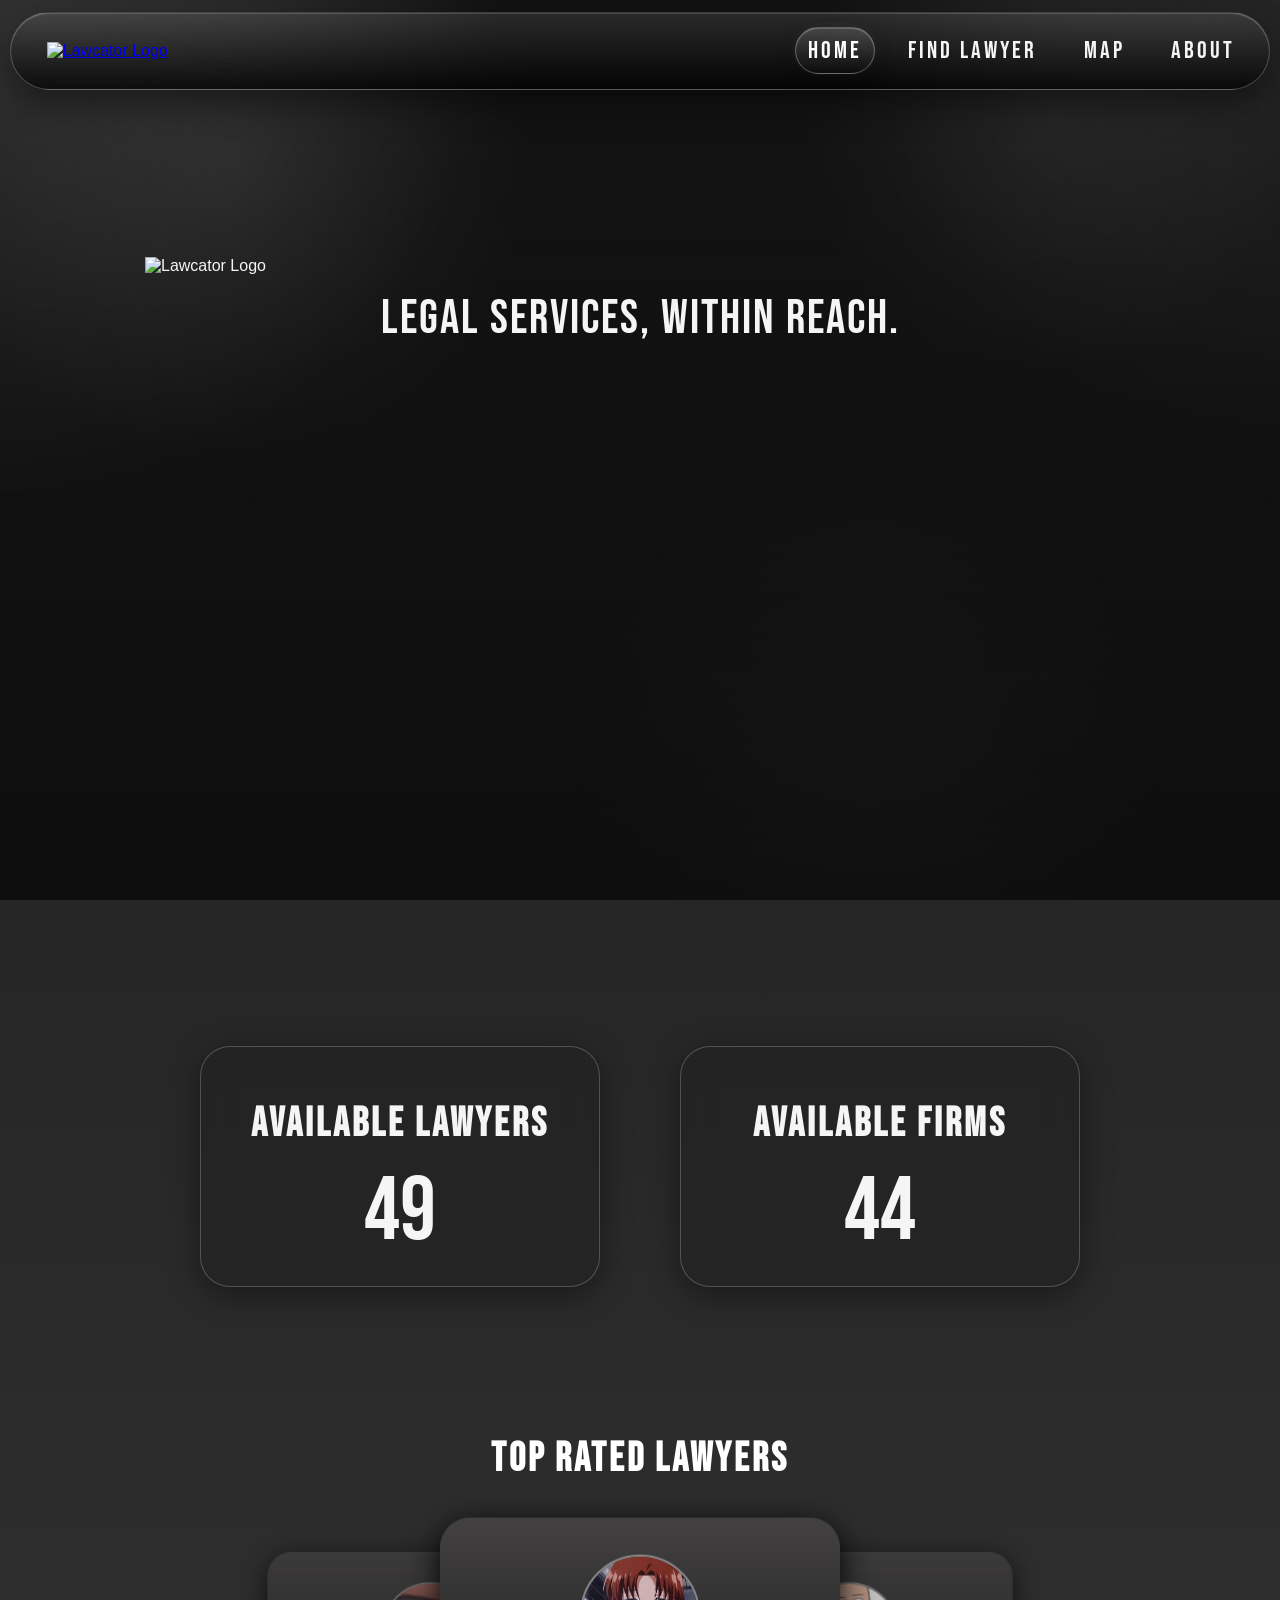
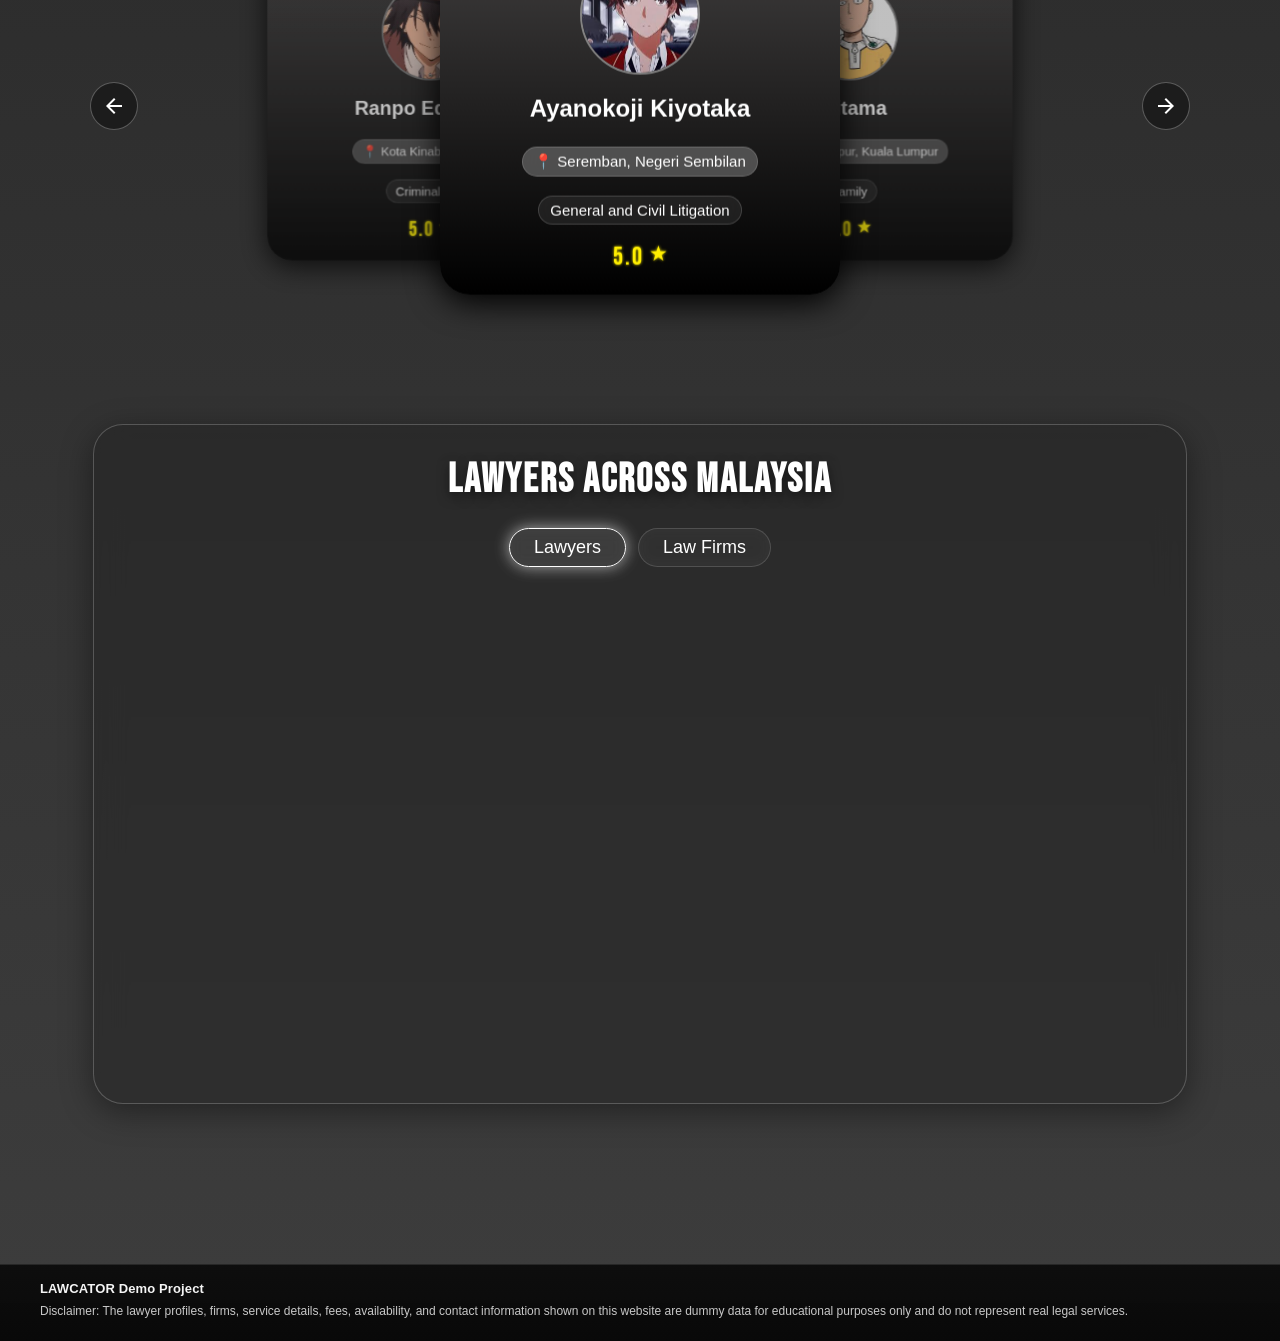
==== commit 6bee3f89: "adjust home position etc" ====
--- a/pages/index.html
+++ b/pages/index.html
@@ -55,7 +55,8 @@
           <p class="Motto">LEGAL SERVICES, WITHIN REACH.</p>
         </div>
       </section>
-
+      
+      <!--home stats-->
       <section class="stats">
         <div class="container-stats">
           <div class="available-lawyers-stats scroll-slide-left">
@@ -75,7 +76,7 @@
       <h1>TOP RATED LAWYERS</h1>
       <div class="card-container">
         <div class="card-wrapper">
-          <button class="carousel-control carousel-control--prev" type="button" aria-label="Previous lawyer" data-tooltip="Previous lawyer">
+          <button class="carousel-control carousel-control--prev" type="button" aria-label="Previous lawyer">
             <span class="carousel-control__icon material-symbols-outlined" aria-hidden="true">
               arrow_forward
             </span>
@@ -83,7 +84,7 @@
           <ul class="card-list">
             <!--javascript handle this carousel-->
           </ul>
-          <button class="carousel-control carousel-control--next" type="button" aria-label="Next lawyer" data-tooltip="Next lawyer">
+          <button class="carousel-control carousel-control--next" type="button" aria-label="Next lawyer">
             <span class="carousel-control__icon material-symbols-outlined" aria-hidden="true">
               arrow_forward
             </span>
@@ -97,10 +98,10 @@
       <p class="mobile-map-hint">👆 Pinch to zoom and drag to explore</p>
 
       <div class="map-toggle-container">
-        <button class="map-toggle-btn active" data-type="lawyers" data-tooltip="Show lawyers on map">
+        <button class="map-toggle-btn active" data-type="lawyers">
           Lawyers
         </button>
-        <button class="map-toggle-btn" data-type="firms" data-tooltip="Show law firms">Law Firms</button>
+        <button class="map-toggle-btn" data-type="firms">Law Firms</button>
       </div>
 
       <div id="malaysia-map" style="width: 100%; height: 500px"></div>
@@ -121,7 +122,6 @@
 
   <script src="../assets/js/home-carousel.js"></script>
   <script src="../assets/js/navbar-toggle.js"></script>
-  <script src="../assets/js/tooltip.js"></script>
   <script src="https://cdn.jsdelivr.net/npm/echarts@5.5.0/dist/echarts.min.js"></script>
   <script src="https://cdn.jsdelivr.net/npm/echarts-gl/dist/echarts-gl.min.js"></script>
   <script src="../assets/js/home-map.js"></script>
--- a/assets/css/home.css
+++ b/assets/css/home.css
@@ -47,26 +47,26 @@
 .scroll-element {
   animation: element-appear cubic-bezier(0.16, 1, 0.3, 1) both;
   animation-timeline: view();
-  animation-range: cover 25% cover 50%;
+  animation-range: cover 20% cover 50%;
 }
 
 .scroll-slide-left {
   animation: slide-left cubic-bezier(0.16, 1, 0.3, 1) both;
   animation-timeline: view();
-  animation-range: cover 15% cover 50%;
+  animation-range: cover 20% cover 50%;
 }
 
 .scroll-slide-right {
   animation: slide-right cubic-bezier(0.16, 1, 0.3, 1) both;
   animation-timeline: view();
-  animation-range: cover 15% cover 50%;
+  animation-range: cover 20% cover 50%;
 }
 
 @keyframes element-appear {
   from {
     opacity: 0;
-    transform: translateY(40px);
-    filter: blur(8px);
+    transform: translateY(50px);
+    filter: blur(5px);
   }
 
   to {
@@ -82,7 +82,7 @@
   }
 
   to {
-    scale: 0.3;
+    scale: 0.5;
   }
 }
 
@@ -128,57 +128,32 @@
   }
 }
 
-/* hero-region is a spacer that gives scroll room for the hero-shrink animation.
-   Needs enough height so the scroll animation can trigger and the hero slides up. */
+/* hero-region is a 200vh spacer.
+   First 100vh = the hero fills the viewport (fixed, not scrolling).
+   Second 100vh = the hero slides upward in sync with the stats scrolling in. */
 .home-page .hero-region {
-  /* Desktop: 200vh gives plenty of scroll room */
-  height: 190vh;
+  /* ❌ Change from 200vh to auto so it fits the sticky hero + stats naturally */
+  height: auto;
   display: block;
   width: 100%;
   position: relative;
-}
-
-/* Mobile: reduce height to avoid excessive scrolling */
-@media (max-width: 767px) {
-  .home-page .hero-region {
-    height: 140vh;
-    padding-bottom: 5vh;
-  }
-}
-
-/* Tablet: intermediate height */
-@media (min-width: 768px) and (max-width: 999px) {
-  .home-page .hero-region {
-    height: 170vh;
-    padding-bottom: 7vh;
-  }
+  
+
+  /* Optional: Add extra padding at the bottom if you want the logo to stay 
+     pinned a bit longer after the stats have fully arrived on screen */
+  padding-bottom: 10vh;
 }
 
 .home-page .hero {
   position: sticky;
-  top: 200px;
+  top: 60px;
   display: flex;
   align-items: flex-start;
   justify-content: center;
+  padding-top: 15vh;
   height: 100vh;
   box-sizing: border-box;
   z-index: 1;
-}
-
-/* Mobile: reduce hero height and padding for small screens */
-@media (max-width: 767px) {
-  .home-page .hero {
-    padding-top: 10vh;
-    height: 80vh;
-  }
-}
-
-/* Tablet: adjust sizing for medium screens */
-@media (min-width: 768px) and (max-width: 999px) {
-  .home-page .hero {
-    padding-top: 15vh;
-    height: 90vh;
-  }
 }
 
 .home-page .container-hero {
@@ -190,7 +165,7 @@
   animation:
     hero-unmask 1.2s cubic-bezier(0.16, 1, 0.3, 1) both,
     hero-shrink linear both;
-  animation-timeline: auto, scroll();
+    animation-timeline: auto, scroll();
 
   /* Adjust this range to match your new shorter sticky timeline */
   animation-range: auto, 0px 60vh;
@@ -272,32 +247,16 @@
 
 .stats .container-stats {
   /* Remove the huge top margin — the hero section already ends at the fold */
-  margin: 200% 10%;
+  margin: 5% 10%;
   display: flex;
   flex-wrap: wrap;
   justify-content: center;
   gap: 80px;
 }
 
-/* Mobile: reduce excessive top margin */
-@media (max-width: 767px) {
-  .stats .container-stats {
-    margin: 40% 10%;
-    gap: 40px;
-  }
-}
-
-/* Tablet: intermediate spacing */
-@media (min-width: 768px) and (max-width: 999px) {
-  .stats .container-stats {
-    margin: 60% 8%;
-    gap: 60px;
-  }
-}
-
 @media (min-width: 1000px) {
   .stats .container-stats {
-    margin: 20% 5% 0 5%;
+    margin: 2% 5%;
     display: flex;
     flex-wrap: wrap;
     justify-content: center;
@@ -314,6 +273,7 @@
   backdrop-filter: blur(18px);
   background: rgba(32, 32, 32, 0.418);
   box-shadow: 0 8px 32px rgba(0, 0, 0, 0.4);
+
 }
 
 .stats .container-stats .available-firms-stats {
@@ -325,24 +285,7 @@
   backdrop-filter: blur(18px);
   background: rgba(32, 32, 32, 0.418);
   box-shadow: 0 8px 32px rgba(0, 0, 0, 0.4);
-}
-
-/* Mobile: reduce stats card width */
-@media (max-width: 767px) {
-  .stats .container-stats .available-lawyers-stats,
-  .stats .container-stats .available-firms-stats {
-    width: 280px;
-    padding: 15px 30px;
-  }
-}
-
-/* Tablet: adjust card width for medium screens */
-@media (min-width: 768px) and (max-width: 999px) {
-  .stats .container-stats .available-lawyers-stats,
-  .stats .container-stats .available-firms-stats {
-    width: 340px;
-    padding: 18px 35px;
-  }
+
 }
 
 .container-stats {
@@ -361,7 +304,7 @@
 
 
 .carousel {
-  margin-top: 0%;
+  margin-top: 1%;
 }
 
 .carousel h1 {
@@ -675,7 +618,7 @@
   padding: 1rem;
   box-shadow: 0 8px 32px rgba(0, 0, 0, 0.4);
   width: 90%;
-  margin: 5% auto;
+  margin: 8rem auto;
 }
 
 #malaysia-map {
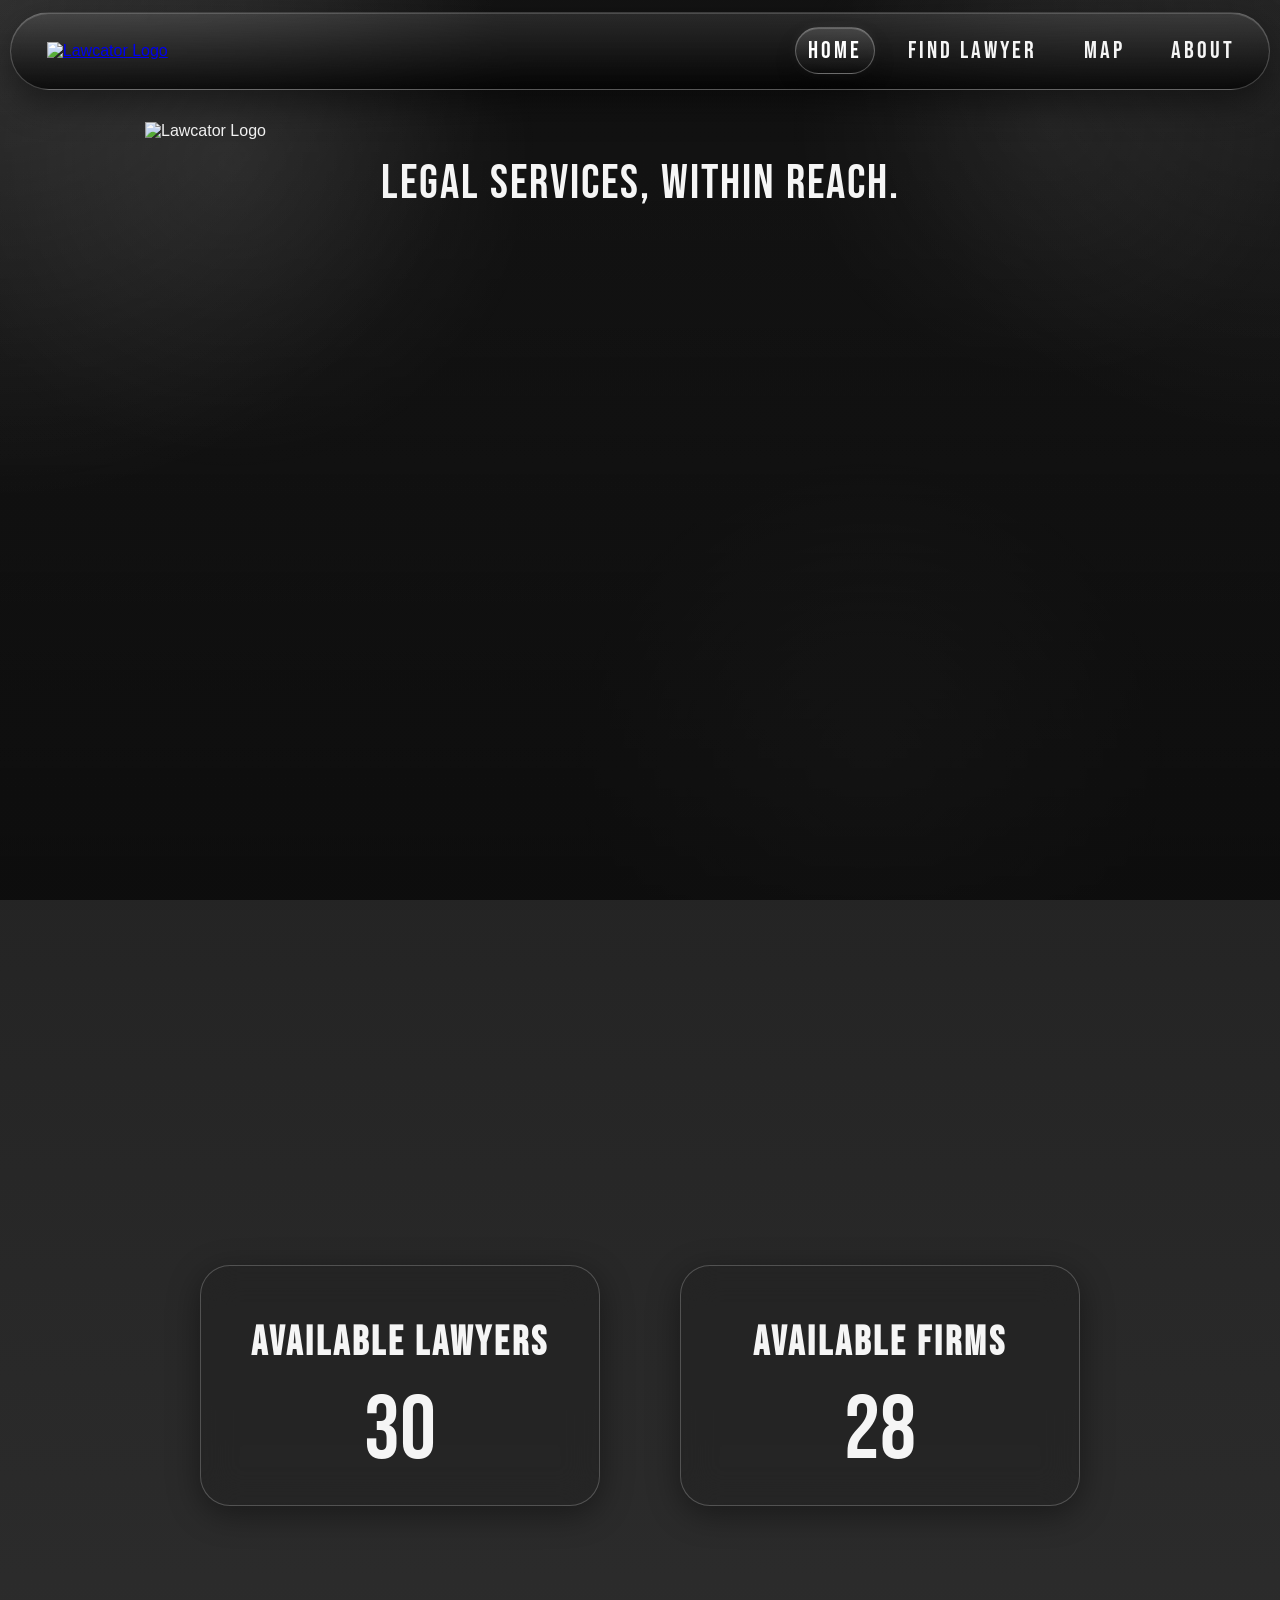
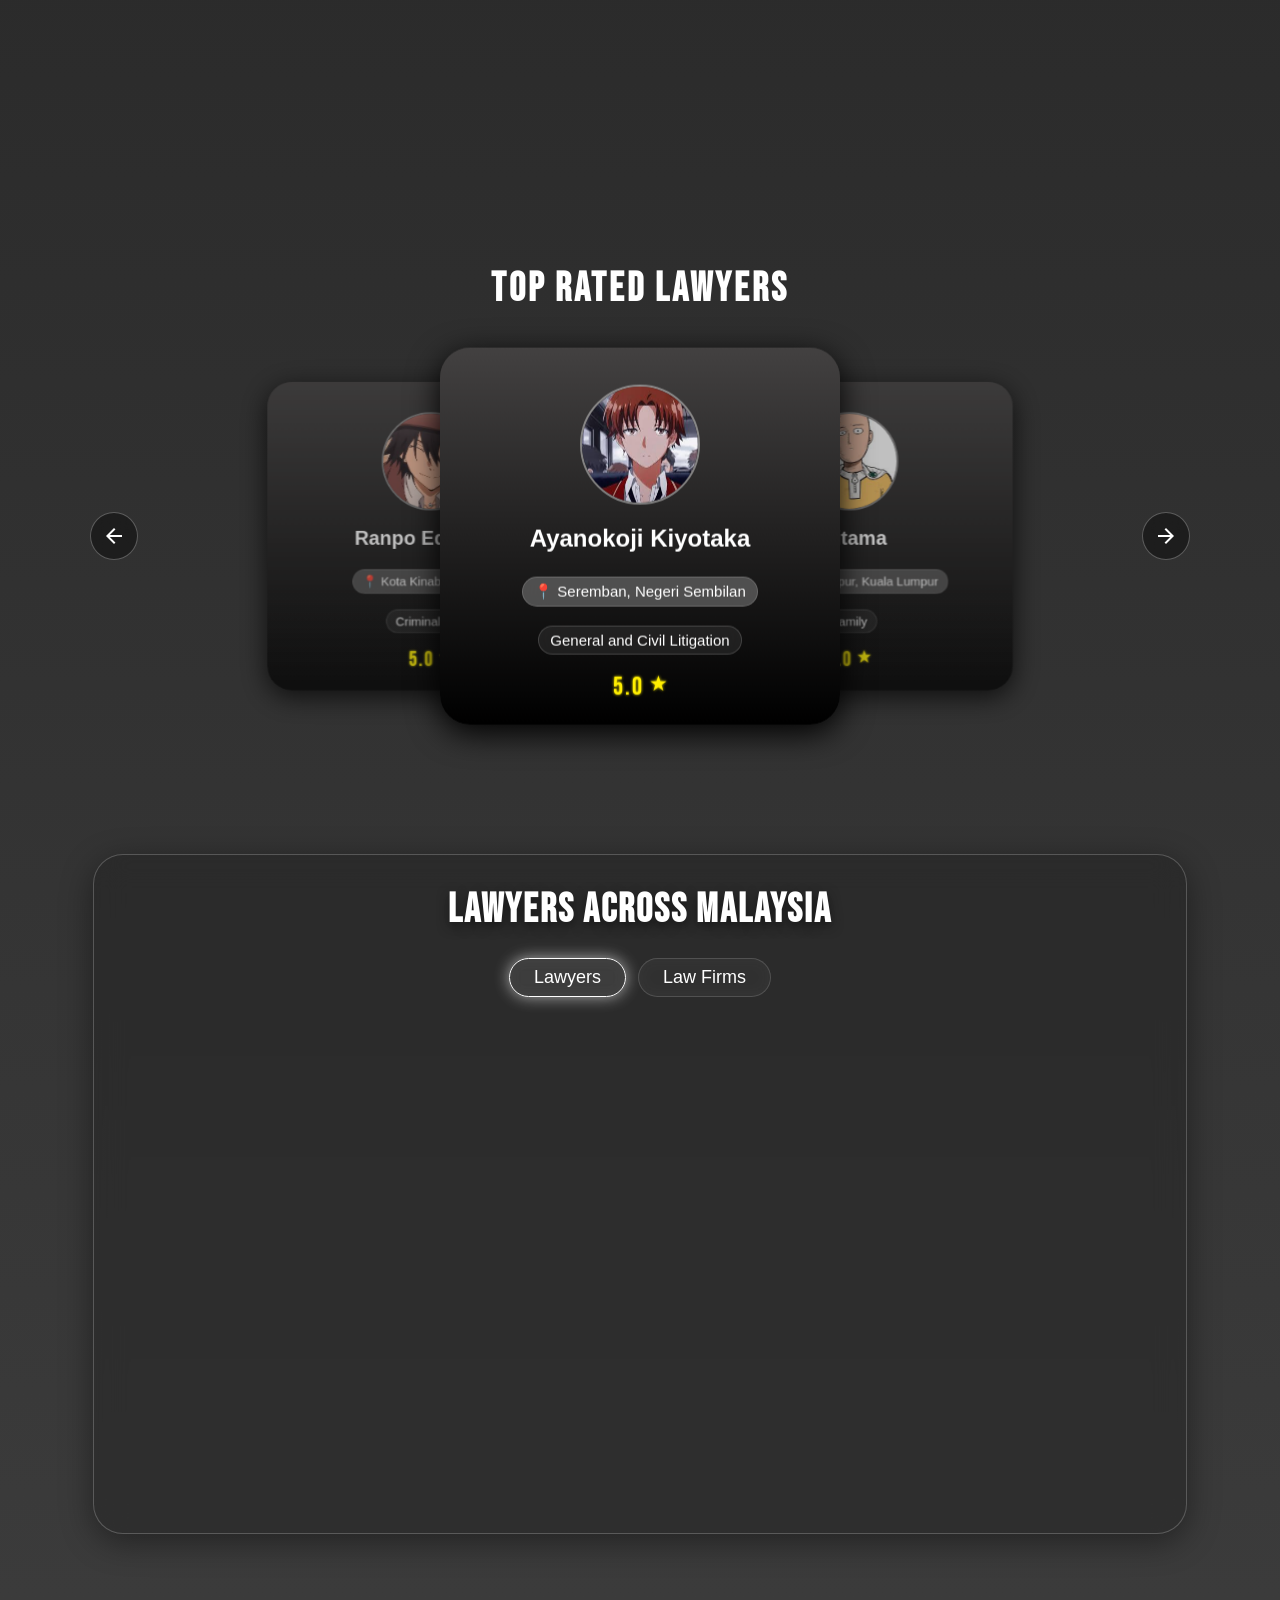
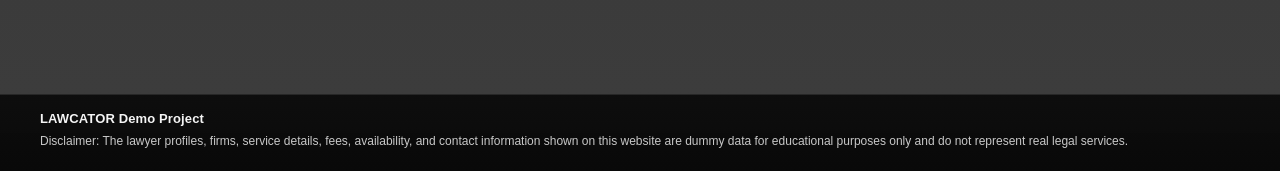
==== commit 4a09b848: "Merge branch 'dev' into home/adjust" ====
--- a/pages/index.html
+++ b/pages/index.html
@@ -76,7 +76,7 @@
       <h1>TOP RATED LAWYERS</h1>
       <div class="card-container">
         <div class="card-wrapper">
-          <button class="carousel-control carousel-control--prev" type="button" aria-label="Previous lawyer">
+          <button class="carousel-control carousel-control--prev" type="button" aria-label="Previous lawyer" data-tooltip="Previous lawyer">
             <span class="carousel-control__icon material-symbols-outlined" aria-hidden="true">
               arrow_forward
             </span>
@@ -84,7 +84,7 @@
           <ul class="card-list">
             <!--javascript handle this carousel-->
           </ul>
-          <button class="carousel-control carousel-control--next" type="button" aria-label="Next lawyer">
+          <button class="carousel-control carousel-control--next" type="button" aria-label="Next lawyer" data-tooltip="Next lawyer">
             <span class="carousel-control__icon material-symbols-outlined" aria-hidden="true">
               arrow_forward
             </span>
@@ -98,10 +98,10 @@
       <p class="mobile-map-hint">👆 Pinch to zoom and drag to explore</p>
 
       <div class="map-toggle-container">
-        <button class="map-toggle-btn active" data-type="lawyers">
+        <button class="map-toggle-btn active" data-type="lawyers" data-tooltip="Show lawyers on map">
           Lawyers
         </button>
-        <button class="map-toggle-btn" data-type="firms">Law Firms</button>
+        <button class="map-toggle-btn" data-type="firms" data-tooltip="Show law firms">Law Firms</button>
       </div>
 
       <div id="malaysia-map" style="width: 100%; height: 500px"></div>
@@ -122,6 +122,7 @@
 
   <script src="../assets/js/home-carousel.js"></script>
   <script src="../assets/js/navbar-toggle.js"></script>
+  <script src="../assets/js/tooltip.js"></script>
   <script src="https://cdn.jsdelivr.net/npm/echarts@5.5.0/dist/echarts.min.js"></script>
   <script src="https://cdn.jsdelivr.net/npm/echarts-gl/dist/echarts-gl.min.js"></script>
   <script src="../assets/js/home-map.js"></script>
--- a/assets/css/home.css
+++ b/assets/css/home.css
@@ -82,7 +82,7 @@
   }
 
   to {
-    scale: 0.5;
+    scale: 0.3;
   }
 }
 
@@ -128,20 +128,30 @@
   }
 }
 
-/* hero-region is a 200vh spacer.
-   First 100vh = the hero fills the viewport (fixed, not scrolling).
-   Second 100vh = the hero slides upward in sync with the stats scrolling in. */
+/* hero-region is a spacer that gives scroll room for the hero-shrink animation.
+   Needs enough height so the scroll animation can trigger and the hero slides up. */
 .home-page .hero-region {
-  /* ❌ Change from 200vh to auto so it fits the sticky hero + stats naturally */
-  height: auto;
+  /* Desktop: 200vh gives plenty of scroll room */
+  height: 190vh;
   display: block;
   width: 100%;
   position: relative;
-  
-
-  /* Optional: Add extra padding at the bottom if you want the logo to stay 
-     pinned a bit longer after the stats have fully arrived on screen */
-  padding-bottom: 10vh;
+}
+
+/* Mobile: reduce height to avoid excessive scrolling */
+@media (max-width: 767px) {
+  .home-page .hero-region {
+    height: 140vh;
+    padding-bottom: 5vh;
+  }
+}
+
+/* Tablet: intermediate height */
+@media (min-width: 768px) and (max-width: 999px) {
+  .home-page .hero-region {
+    height: 170vh;
+    padding-bottom: 7vh;
+  }
 }
 
 .home-page .hero {
@@ -150,10 +160,25 @@
   display: flex;
   align-items: flex-start;
   justify-content: center;
-  padding-top: 15vh;
   height: 100vh;
   box-sizing: border-box;
   z-index: 1;
+}
+
+/* Mobile: reduce hero height and padding for small screens */
+@media (max-width: 767px) {
+  .home-page .hero {
+    padding-top: 10vh;
+    height: 80vh;
+  }
+}
+
+/* Tablet: adjust sizing for medium screens */
+@media (min-width: 768px) and (max-width: 999px) {
+  .home-page .hero {
+    padding-top: 15vh;
+    height: 90vh;
+  }
 }
 
 .home-page .container-hero {
@@ -247,16 +272,32 @@
 
 .stats .container-stats {
   /* Remove the huge top margin — the hero section already ends at the fold */
-  margin: 5% 10%;
+  margin: 200% 10%;
   display: flex;
   flex-wrap: wrap;
   justify-content: center;
   gap: 80px;
 }
 
+/* Mobile: reduce excessive top margin */
+@media (max-width: 767px) {
+  .stats .container-stats {
+    margin: 40% 10%;
+    gap: 40px;
+  }
+}
+
+/* Tablet: intermediate spacing */
+@media (min-width: 768px) and (max-width: 999px) {
+  .stats .container-stats {
+    margin: 60% 8%;
+    gap: 60px;
+  }
+}
+
 @media (min-width: 1000px) {
   .stats .container-stats {
-    margin: 2% 5%;
+    margin: 20% 5% 0 5%;
     display: flex;
     flex-wrap: wrap;
     justify-content: center;
@@ -273,7 +314,6 @@
   backdrop-filter: blur(18px);
   background: rgba(32, 32, 32, 0.418);
   box-shadow: 0 8px 32px rgba(0, 0, 0, 0.4);
-
 }
 
 .stats .container-stats .available-firms-stats {
@@ -285,7 +325,24 @@
   backdrop-filter: blur(18px);
   background: rgba(32, 32, 32, 0.418);
   box-shadow: 0 8px 32px rgba(0, 0, 0, 0.4);
-
+}
+
+/* Mobile: reduce stats card width */
+@media (max-width: 767px) {
+  .stats .container-stats .available-lawyers-stats,
+  .stats .container-stats .available-firms-stats {
+    width: 280px;
+    padding: 15px 30px;
+  }
+}
+
+/* Tablet: adjust card width for medium screens */
+@media (min-width: 768px) and (max-width: 999px) {
+  .stats .container-stats .available-lawyers-stats,
+  .stats .container-stats .available-firms-stats {
+    width: 340px;
+    padding: 18px 35px;
+  }
 }
 
 .container-stats {
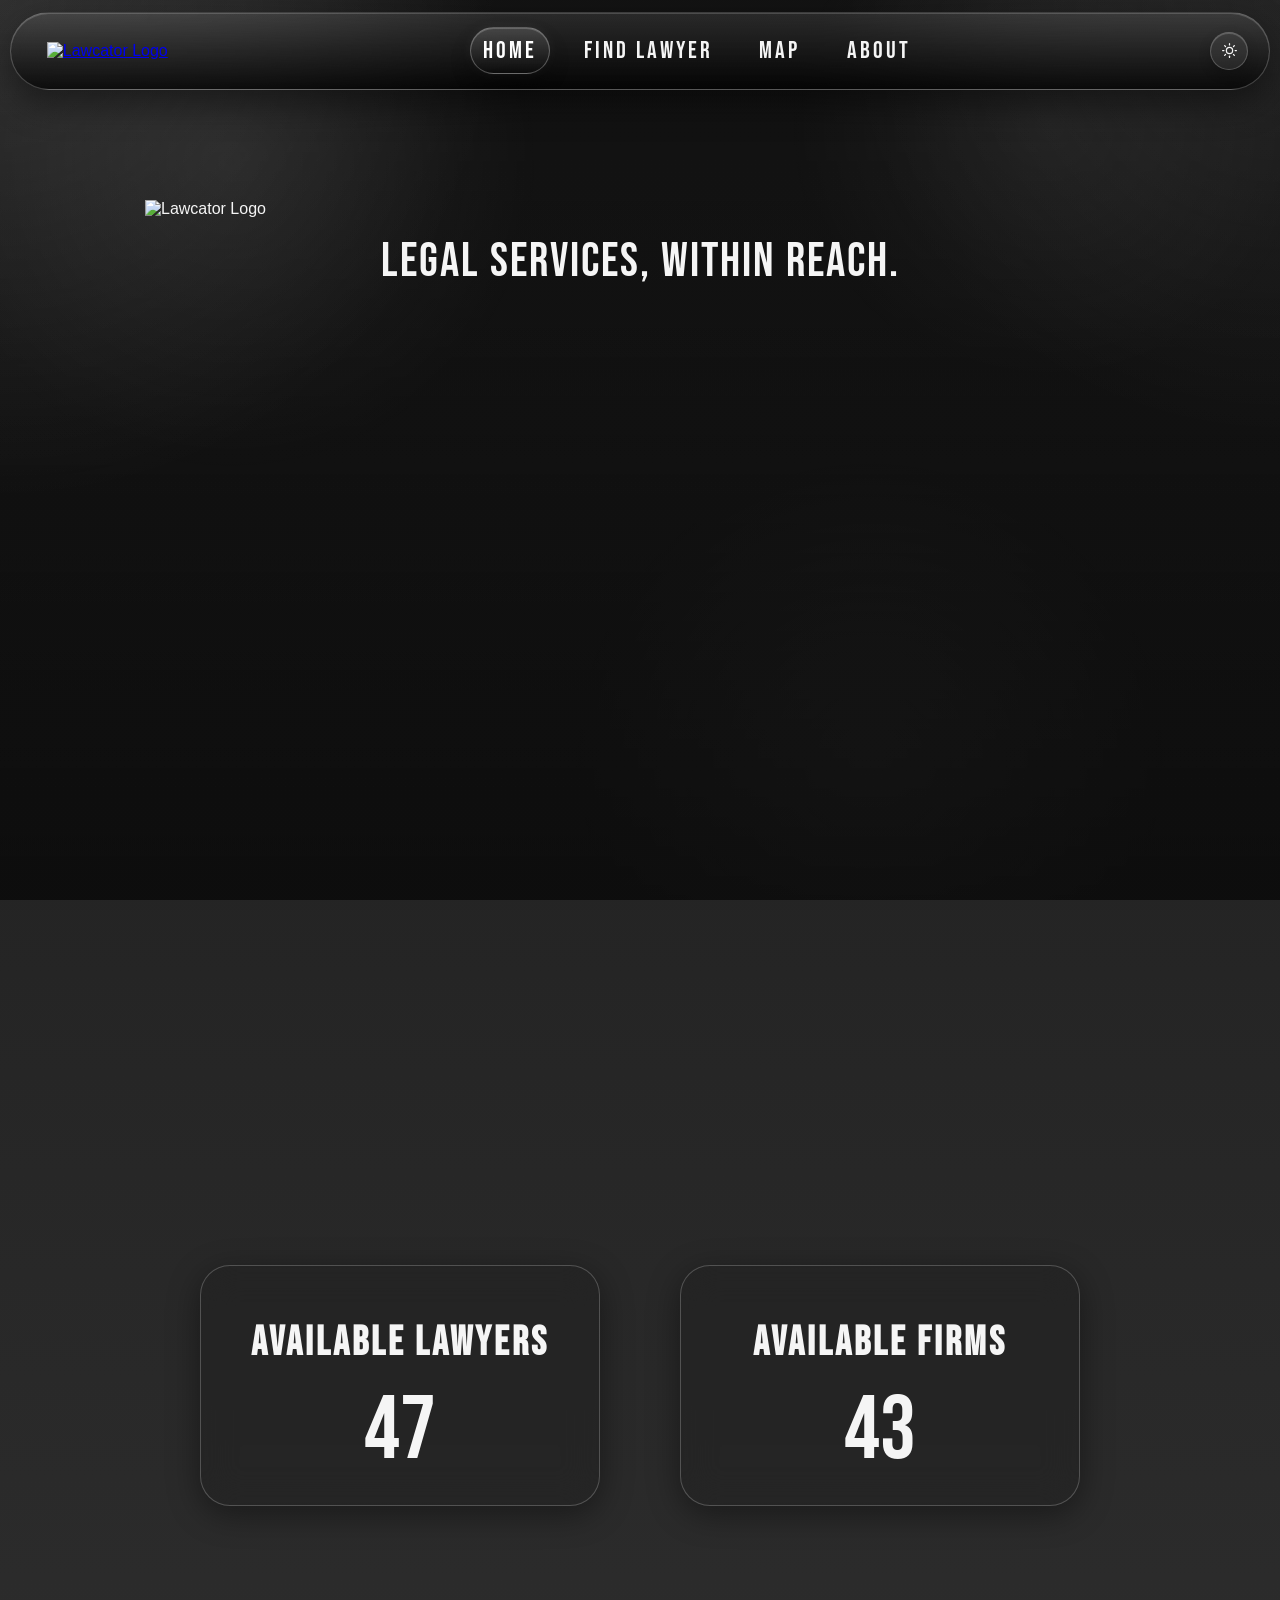
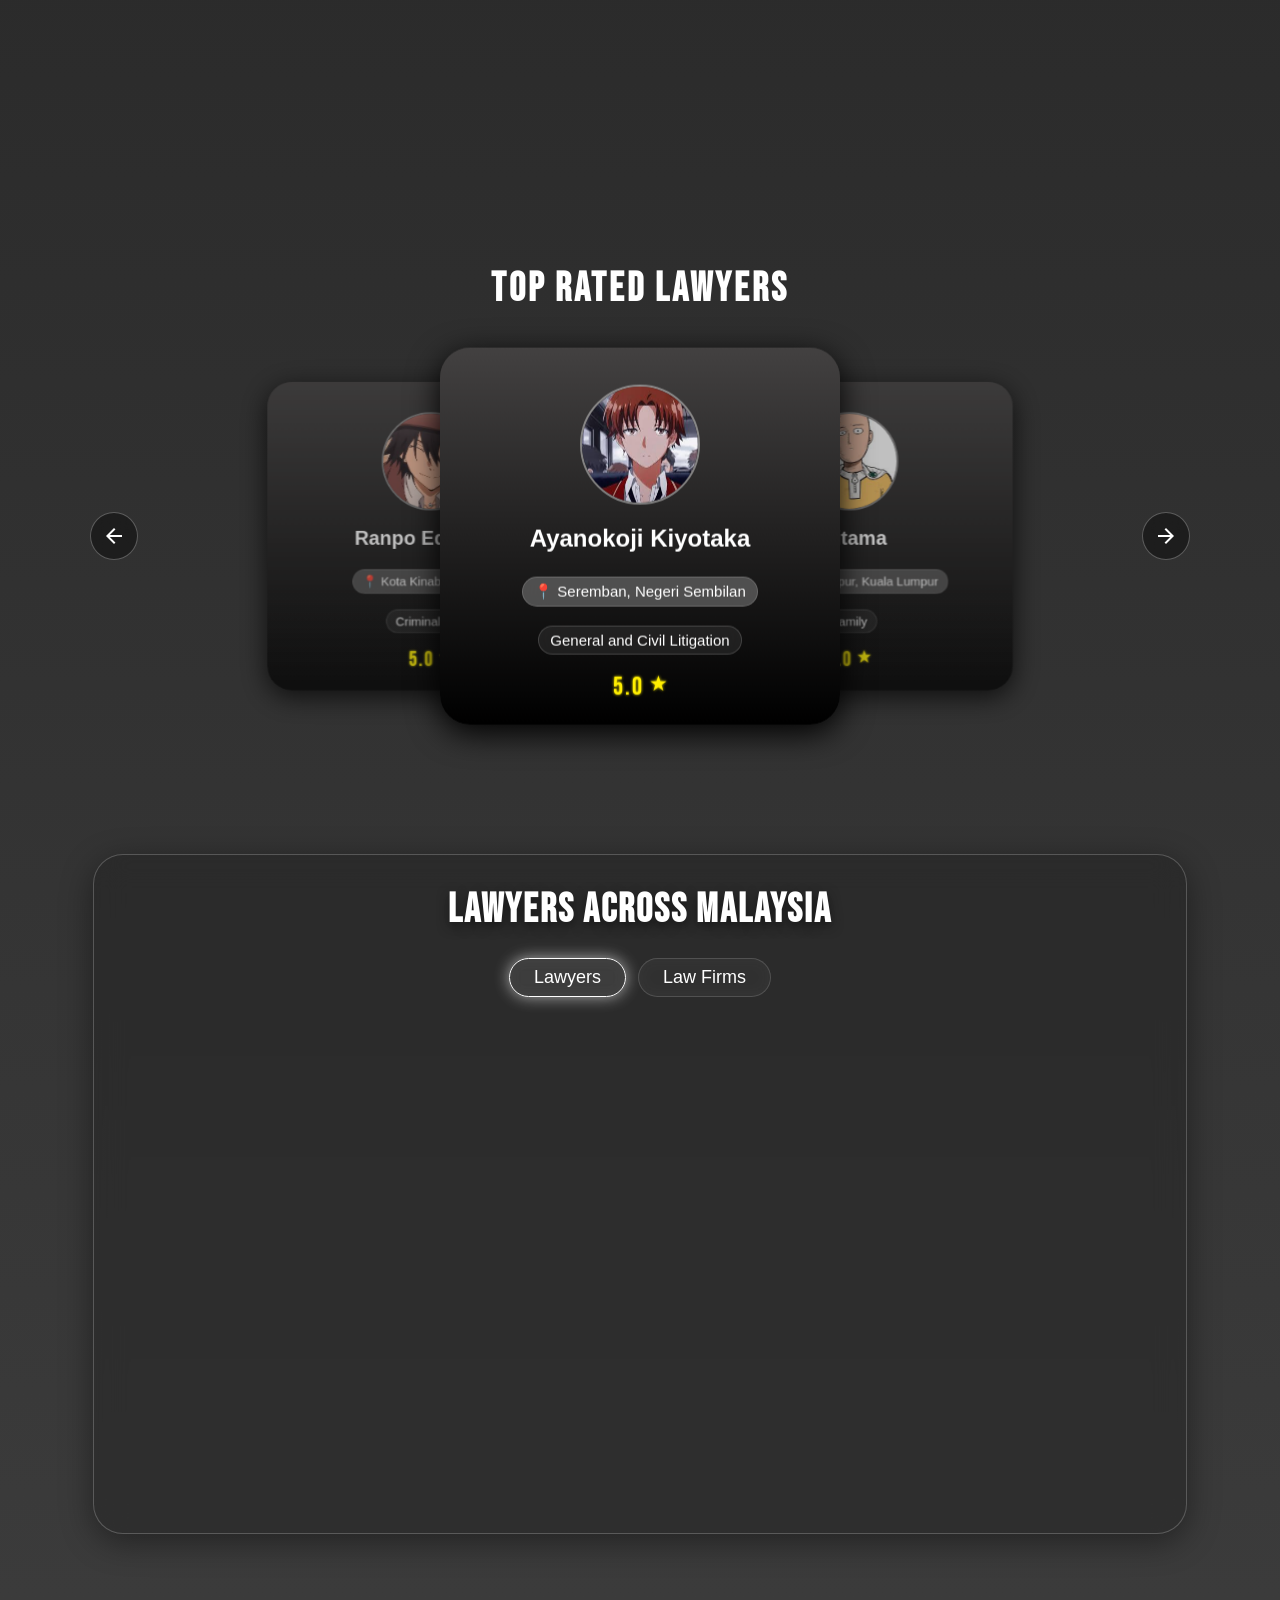
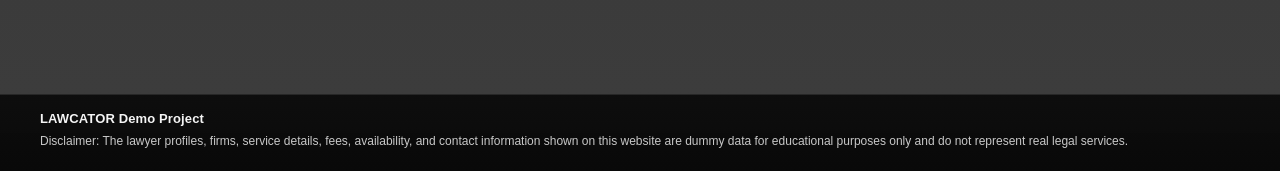
==== commit c7f26c17: "add theme toggle and fix the layout for hero and stats in mobile and tablet view" ====
--- a/pages/index.html
+++ b/pages/index.html
@@ -12,6 +12,7 @@
   <link href="https://fonts.googleapis.com/css2?family=Bebas+Neue&display=swap" rel="stylesheet" />
   <link rel="stylesheet"
     href="https://fonts.googleapis.com/css2?family=Material+Symbols+Outlined:opsz,wght,FILL,GRAD@24,400,0,0&icon_names=arrow_forward" />
+  <script src="../assets/js/theme-toggle.js"></script>
 </head>
 
 <body class="home-page">
@@ -30,18 +31,28 @@
     <a href="index.html">
       <img class="navbar-logo" src="../assets/images/lawcator-logo-white.png" alt="Lawcator Logo" />
     </a>
-    <button class="navbar-toggle" type="button" aria-label="Toggle navigation menu" aria-expanded="false"
-      aria-controls="primary-navigation">
-      <span></span>
-      <span></span>
-      <span></span>
-    </button>
     <nav id="primary-navigation">
       <a class="active" href="index.html">Home</a>
       <a href="find.html">Find Lawyer</a>
       <a href="map.html">Map</a>
       <a href="about.html">About</a>
     </nav>
+      <div class="navbar-right">
+        <button class="theme-toggle-btn" id="themeToggle" type="button" aria-label="Toggle dark/light mode" data-tooltip="Toggle theme">
+          <svg class="icon-sun" viewBox="0 0 24 24" fill="none" stroke="currentColor" stroke-width="2" stroke-linecap="round" stroke-linejoin="round" aria-hidden="true">
+            <circle cx="12" cy="12" r="5"/><line x1="12" y1="1" x2="12" y2="3"/><line x1="12" y1="21" x2="12" y2="23"/><line x1="4.22" y1="4.22" x2="5.64" y2="5.64"/><line x1="18.36" y1="18.36" x2="19.78" y2="19.78"/><line x1="1" y1="12" x2="3" y2="12"/><line x1="21" y1="12" x2="23" y2="12"/><line x1="4.22" y1="19.78" x2="5.64" y2="18.36"/><line x1="18.36" y1="5.64" x2="19.78" y2="4.22"/>
+          </svg>
+          <svg class="icon-moon" viewBox="0 0 24 24" fill="none" stroke="currentColor" stroke-width="2" stroke-linecap="round" stroke-linejoin="round" aria-hidden="true">
+            <path d="M21 12.79A9 9 0 1 1 11.21 3 7 7 0 0 0 21 12.79z"/>
+          </svg>
+        </button>
+        <button class="navbar-toggle" type="button" aria-label="Toggle navigation menu" aria-expanded="false"
+      aria-controls="primary-navigation">
+      <span></span>
+      <span></span>
+      <span></span>
+    </button>
+      </div>
   </header>
 
   <main class="container">
--- a/assets/css/shared.css
+++ b/assets/css/shared.css
@@ -1103,4 +1103,710 @@
     radial-gradient(circle at top left, rgba(255, 255, 255, 0.12), transparent 32%),
     radial-gradient(circle at top right, rgba(255, 255, 255, 0.08), transparent 28%),
     linear-gradient(180deg, rgba(8, 8, 8, 0.44), rgba(8, 8, 8, 0.8));
+}
+/* ─── Navbar Right Container ─────────────────────────────────────────────── */
+.navbar-right {
+  display: flex;
+  align-items: center;
+  gap: 8px;
+  flex-shrink: 0;
+}
+
+/* ─── Theme Toggle Button ────────────────────────────────────────────────── */
+.theme-toggle-btn {
+  width: 38px;
+  height: 38px;
+  border: 1px solid rgba(255, 255, 255, 0.22);
+  border-radius: 50%;
+  background: rgba(255, 255, 255, 0.07);
+  box-shadow: inset 0 1px 0 rgba(255, 255, 255, 0.18), 0 4px 12px rgba(0, 0, 0, 0.24);
+  cursor: pointer;
+  display: flex;
+  align-items: center;
+  justify-content: center;
+  flex-shrink: 0;
+  color: var(--theme-text);
+  padding: 0;
+  transition: background 0.22s ease, border-color 0.22s ease,
+              box-shadow 0.22s ease, transform 0.22s cubic-bezier(0.34, 1.56, 0.64, 1);
+}
+
+.theme-toggle-btn:hover {
+  background: rgba(255, 255, 255, 0.14);
+  border-color: rgba(255, 255, 255, 0.36);
+  transform: scale(1.08) rotate(15deg);
+}
+
+.theme-toggle-btn:focus-visible {
+  outline: 3px solid var(--theme-focus);
+  outline-offset: 2px;
+}
+
+.theme-toggle-btn svg {
+  width: 15px;
+  height: 15px;
+  display: block;
+  flex-shrink: 0;
+  pointer-events: none;
+}
+
+/* Dark mode: show sun (click → go light). Light mode: show moon (click → go dark). */
+.theme-toggle-btn .icon-moon { display: none; }
+[data-theme="light"] .theme-toggle-btn .icon-sun  { display: none; }
+[data-theme="light"] .theme-toggle-btn .icon-moon { display: block; }
+
+/* ─── Light Theme Variables ──────────────────────────────────────────────── */
+[data-theme="light"] {
+  --theme-bg: #f4f0ea;
+  --theme-bg-soft: #ede8e1;
+  --theme-surface: rgba(255, 255, 255, 0.65);
+  --theme-surface-strong: rgba(255, 255, 255, 0.88);
+  --theme-surface-muted: rgba(255, 255, 255, 0.45);
+  --theme-border: rgba(0, 0, 0, 0.10);
+  --theme-border-strong: rgba(0, 0, 0, 0.20);
+  --theme-text: #1a1410;
+  --theme-text-muted: #5c5550;
+  --theme-text-soft: #9a9590;
+  --theme-accent: #1a1410;
+  --theme-accent-soft: rgba(0, 0, 0, 0.08);
+  --theme-accent-strong: #000000;
+  --theme-shadow: rgba(0, 0, 0, 0.10);
+  --theme-glow: rgba(0, 0, 0, 0.06);
+  --theme-focus: #1a1410;
+  --theme-route: #0000cc;
+  --theme-pin: #2563eb;
+  --theme-pin-border: #1d4ed8;
+  --theme-pin-glyph: #ffffff;
+  --theme-overlay: rgba(244, 240, 234, 0.52);
+  --map-ink: #1a1410;
+  --map-ink-soft: #5c5550;
+  --map-gold: #1a1410;
+  --map-gold-glow: rgba(0, 0, 0, 0.08);
+  --map-gold-soft: rgba(0, 0, 0, 0.06);
+  --map-burgundy: #f0ece6;
+  --map-surface: rgba(255, 255, 255, 0.65);
+  --map-surface-strong: rgba(255, 255, 255, 0.88);
+  --map-border: rgba(0, 0, 0, 0.10);
+}
+
+/* ─── Light Theme: Base ──────────────────────────────────────────────────── */
+[data-theme="light"] body {
+  background: linear-gradient(180deg, #f4f0ea, #ede8e1);
+  color: var(--theme-text);
+}
+
+/* Video: wash out greatly so it reads as subtle texture */
+[data-theme="light"] .map-background-video {
+  filter: grayscale(1) contrast(0.6) brightness(2.4);
+  opacity: 0.3;
+}
+
+[data-theme="light"] .map-video-overlay {
+  background:
+    radial-gradient(circle at top left, rgba(244, 240, 234, 0.55), transparent 32%),
+    radial-gradient(circle at top right, rgba(244, 240, 234, 0.45), transparent 28%),
+    linear-gradient(180deg, rgba(244, 240, 234, 0.60), rgba(237, 232, 225, 0.84));
+}
+
+/* ─── Light Theme: Navbar ────────────────────────────────────────────────── */
+[data-theme="light"] .navbar {
+  background: linear-gradient(180deg, rgba(255, 255, 255, 0.84), rgba(244, 240, 234, 0.74));
+  border-color: rgba(0, 0, 0, 0.11);
+  box-shadow: 0 14px 34px rgba(0, 0, 0, 0.09), inset 0 1px 0 rgba(255, 255, 255, 0.92);
+}
+
+[data-theme="light"] .navbar-toggle {
+  border-color: rgba(0, 0, 0, 0.14);
+  background: rgba(0, 0, 0, 0.05);
+  box-shadow: inset 0 1px 0 rgba(255, 255, 255, 0.80), 0 2px 8px rgba(0, 0, 0, 0.08);
+}
+
+[data-theme="light"] .navbar-toggle span {
+  background: var(--theme-text);
+}
+
+[data-theme="light"] .navbar nav a {
+  color: var(--theme-text);
+}
+
+[data-theme="light"] .navbar nav a:hover {
+  color: var(--theme-accent-strong);
+  background: rgba(0, 0, 0, 0.055);
+  border-color: rgba(0, 0, 0, 0.13);
+  box-shadow: inset 0 1px 0 rgba(255, 255, 255, 0.72), 0 4px 12px rgba(0, 0, 0, 0.08);
+}
+
+[data-theme="light"] .navbar nav a.active {
+  color: var(--theme-accent-strong);
+  background: linear-gradient(180deg, rgba(0, 0, 0, 0.08), rgba(0, 0, 0, 0.03));
+  border-color: rgba(0, 0, 0, 0.18);
+  box-shadow: inset 0 1px 0 rgba(255, 255, 255, 0.72), 0 4px 12px rgba(0, 0, 0, 0.10),
+              0 0 10px rgba(0, 0, 0, 0.04);
+}
+
+/* Mobile nav dropdown */
+@media (max-width: 820px) {
+  [data-theme="light"] .navbar nav {
+    background: rgba(248, 244, 238, 0.97);
+    border-color: rgba(0, 0, 0, 0.10);
+    box-shadow: 0 24px 48px rgba(0, 0, 0, 0.12),
+                0 8px 16px rgba(0, 0, 0, 0.08),
+                inset 0 1px 0 rgba(255, 255, 255, 0.85);
+  }
+  [data-theme="light"] .navbar nav a:hover {
+    background: rgba(0, 0, 0, 0.05);
+    border-color: rgba(0, 0, 0, 0.14);
+    box-shadow: inset 0 1px 0 rgba(255, 255, 255, 0.70), 0 4px 10px rgba(0, 0, 0, 0.07);
+  }
+  [data-theme="light"] .navbar nav a.active {
+    background: linear-gradient(180deg, rgba(0, 0, 0, 0.08), rgba(0, 0, 0, 0.04));
+    border-color: rgba(0, 0, 0, 0.18);
+    box-shadow: inset 0 1px 0 rgba(255, 255, 255, 0.72), 0 4px 10px rgba(0, 0, 0, 0.09);
+  }
+}
+
+/* Theme toggle button light-mode overrides */
+[data-theme="light"] .theme-toggle-btn {
+  border-color: rgba(0, 0, 0, 0.14);
+  background: rgba(0, 0, 0, 0.05);
+  box-shadow: inset 0 1px 0 rgba(255, 255, 255, 0.80), 0 4px 12px rgba(0, 0, 0, 0.07);
+  color: var(--theme-text);
+}
+
+[data-theme="light"] .theme-toggle-btn:hover {
+  background: rgba(0, 0, 0, 0.10);
+  border-color: rgba(0, 0, 0, 0.24);
+  transform: scale(1.08) rotate(15deg);
+}
+
+/* ─── Light Theme: Footer ────────────────────────────────────────────────── */
+[data-theme="light"] .site-footer {
+  background: linear-gradient(180deg, rgba(244, 240, 234, 0.96), rgba(237, 232, 225, 0.99));
+  border-top-color: rgba(0, 0, 0, 0.10);
+  color: var(--theme-text);
+}
+
+[data-theme="light"] .site-footer__disclaimer {
+  color: var(--theme-text-muted);
+}
+
+/* ─── Light Theme: Cards ─────────────────────────────────────────────────── */
+[data-theme="light"] .card {
+  background: rgba(255, 255, 255, 0.72);
+  border-color: rgba(0, 0, 0, 0.09);
+  color: var(--theme-text);
+}
+
+[data-theme="light"] .lawyer-card {
+  background: linear-gradient(180deg, rgba(255, 255, 255, 0.90), rgba(255, 255, 255, 0.74));
+  box-shadow: 0 12px 36px rgba(0, 0, 0, 0.09), 0 0 0 1px rgba(0, 0, 0, 0.07);
+}
+
+[data-theme="light"] .card.lawyer-card h3 { color: var(--theme-text); }
+[data-theme="light"] .card.lawyer-card p  { color: var(--theme-text-muted); }
+
+/* ─── Light Theme: Filter fields ─────────────────────────────────────────── */
+[data-theme="light"] .filter-field span {
+  color: var(--theme-text-muted);
+}
+
+[data-theme="light"] .filter-field select {
+  background: rgba(255, 255, 255, 0.72);
+  border-color: rgba(0, 0, 0, 0.13);
+  color: var(--theme-text);
+}
+
+[data-theme="light"] .filter-field select:hover,
+[data-theme="light"] .filter-field select:focus {
+  border-color: rgba(0, 0, 0, 0.28);
+  box-shadow: inset 0 1px 2px rgba(0, 0, 0, 0.04),
+              0 0 0 6px rgba(0, 0, 0, 0.03),
+              0 0 14px rgba(0, 0, 0, 0.08);
+}
+
+[data-theme="light"] .clear-filter-btn {
+  background: rgba(0, 0, 0, 0.05);
+  border-color: rgba(0, 0, 0, 0.13);
+  color: var(--theme-text);
+}
+
+[data-theme="light"] .clear-filter-btn:hover {
+  background: rgba(0, 0, 0, 0.09);
+  border-color: rgba(0, 0, 0, 0.22);
+}
+
+/* ─── Light Theme: Find Page ─────────────────────────────────────────────── */
+[data-theme="light"] .find-page {
+  background: linear-gradient(180deg, rgba(244, 240, 234, 0.92), rgba(237, 232, 225, 0.82));
+}
+
+[data-theme="light"] .find-page::before {
+  background:
+    radial-gradient(circle at 18% 18%, rgba(0, 0, 0, 0.05), transparent 24%),
+    radial-gradient(circle at 82% 14%, rgba(0, 0, 0, 0.03), transparent 20%),
+    radial-gradient(circle at 68% 84%, rgba(0, 0, 0, 0.025), transparent 26%);
+}
+
+[data-theme="light"] .find-page .find-controls {
+  border-color: rgba(0, 0, 0, 0.11);
+  background: linear-gradient(180deg, rgba(255, 255, 255, 0.84), rgba(255, 255, 255, 0.66));
+  box-shadow: 0 18px 54px rgba(0, 0, 0, 0.09), 0 0 0 1px rgba(0, 0, 0, 0.07), 0 0 24px rgba(0, 0, 0, 0.04);
+}
+
+[data-theme="light"] .find-page .search-bar {
+  border-color: rgba(0, 0, 0, 0.11);
+  background: rgba(255, 255, 255, 0.72);
+  box-shadow: inset 0 1px 0 rgba(255, 255, 255, 0.9), 0 4px 16px rgba(0, 0, 0, 0.07), 0 0 10px rgba(0, 0, 0, 0.03);
+}
+
+[data-theme="light"] .find-page .search-input {
+  color: var(--theme-text);
+}
+
+[data-theme="light"] .find-page .search-input::placeholder {
+  color: var(--theme-text-muted);
+}
+
+[data-theme="light"] .find-page .search-btn {
+  background: linear-gradient(135deg, rgba(0, 0, 0, 0.07), rgba(0, 0, 0, 0.03));
+  color: var(--theme-text);
+}
+
+[data-theme="light"] .find-page .map-filters {
+  border-color: rgba(0, 0, 0, 0.11);
+  background: linear-gradient(180deg, rgba(255, 255, 255, 0.80), rgba(255, 255, 255, 0.64));
+  box-shadow: 0 12px 36px rgba(0, 0, 0, 0.09), 0 0 0 1px rgba(0, 0, 0, 0.06), 0 0 20px rgba(0, 0, 0, 0.04);
+}
+
+[data-theme="light"] .find-page .filter-field select {
+  background: rgba(255, 255, 255, 0.72);
+  border-color: rgba(0, 0, 0, 0.13);
+  color: var(--theme-text);
+}
+
+[data-theme="light"] .find-page .filter-field select:hover,
+[data-theme="light"] .find-page .filter-field select:focus {
+  border-color: rgba(0, 0, 0, 0.28);
+  box-shadow: inset 0 1px 2px rgba(0, 0, 0, 0.04),
+              0 0 0 8px rgba(0, 0, 0, 0.03),
+              0 0 12px rgba(0, 0, 0, 0.07),
+              0 0 24px rgba(0, 0, 0, 0.04);
+}
+
+[data-theme="light"] .find-page .clear-filter-btn {
+  border-color: rgba(0, 0, 0, 0.14);
+  background: linear-gradient(135deg, rgba(0, 0, 0, 0.06), rgba(0, 0, 0, 0.03));
+  color: var(--theme-text);
+  box-shadow: inset 0 1px 0 rgba(255, 255, 255, 0.80), 0 4px 12px rgba(0, 0, 0, 0.07);
+}
+
+[data-theme="light"] .find-page .clear-filter-btn:hover {
+  filter: brightness(0.94);
+}
+
+[data-theme="light"] .find-page .mobile-filter-toggle {
+  border-color: rgba(0, 0, 0, 0.13);
+  background: linear-gradient(180deg, rgba(255, 255, 255, 0.80), rgba(255, 255, 255, 0.62));
+  color: var(--theme-text);
+  box-shadow: inset 0 1px 0 rgba(255, 255, 255, 0.88), 0 4px 14px rgba(0, 0, 0, 0.08);
+}
+
+[data-theme="light"] .find-page .mobile-filter-toggle:hover {
+  background: linear-gradient(180deg, rgba(0, 0, 0, 0.06), rgba(0, 0, 0, 0.03));
+}
+
+[data-theme="light"] .find-page .suggestions {
+  border-color: rgba(0, 0, 0, 0.11);
+  background: rgba(248, 244, 238, 0.97);
+  box-shadow: 0 16px 36px rgba(0, 0, 0, 0.11), 0 0 18px rgba(0, 0, 0, 0.05);
+}
+
+[data-theme="light"] .find-page .suggestion-item {
+  color: var(--theme-text);
+}
+
+[data-theme="light"] .find-page .suggestion-item:hover,
+[data-theme="light"] .find-page .suggestion-item.active {
+  background: rgba(0, 0, 0, 0.05);
+  border-color: rgba(0, 0, 0, 0.14);
+}
+
+[data-theme="light"] .find-page .suggestion-main mark {
+  background: rgba(0, 0, 0, 0.09);
+  color: var(--theme-accent-strong);
+}
+
+[data-theme="light"] .find-page .suggestion-hint {
+  color: var(--theme-text-muted);
+  background: rgba(0, 0, 0, 0.05);
+  border-color: rgba(0, 0, 0, 0.10);
+}
+
+[data-theme="light"] .find-page .map-filters.is-open {
+  border-color: rgba(0, 0, 0, 0.13);
+  box-shadow: 0 18px 50px rgba(0, 0, 0, 0.10);
+}
+
+[data-theme="light"] .find-page .site-footer {
+  border-top-color: rgba(0, 0, 0, 0.10);
+  background: linear-gradient(180deg, rgba(244, 240, 234, 0.96), rgba(237, 232, 225, 0.99));
+}
+
+/* ─── Light Theme: Map Page ──────────────────────────────────────────────── */
+[data-theme="light"] .map-page {
+  background: linear-gradient(180deg, rgba(244, 240, 234, 0.92), rgba(237, 232, 225, 0.82));
+}
+
+[data-theme="light"] .map-page::before {
+  background:
+    radial-gradient(circle at 18% 18%, rgba(0, 0, 0, 0.05), transparent 24%),
+    radial-gradient(circle at 82% 14%, rgba(0, 0, 0, 0.03), transparent 20%),
+    radial-gradient(circle at 68% 84%, rgba(0, 0, 0, 0.025), transparent 26%);
+}
+
+[data-theme="light"] .map-page .map-controls {
+  border-color: rgba(0, 0, 0, 0.11);
+  background: linear-gradient(180deg, rgba(255, 255, 255, 0.84), rgba(255, 255, 255, 0.66));
+  box-shadow: 0 18px 54px rgba(0, 0, 0, 0.09), 0 0 0 1px rgba(0, 0, 0, 0.07), 0 0 24px rgba(0, 0, 0, 0.04);
+}
+
+[data-theme="light"] .map-page .search-bar {
+  border-color: rgba(0, 0, 0, 0.11);
+  background: rgba(255, 255, 255, 0.72);
+  box-shadow: inset 0 1px 0 rgba(255, 255, 255, 0.9), 0 4px 16px rgba(0, 0, 0, 0.07);
+}
+
+[data-theme="light"] .map-page .search-input { color: var(--theme-text); }
+[data-theme="light"] .map-page .search-input::placeholder { color: var(--theme-text-muted); }
+
+[data-theme="light"] .map-page .search-btn {
+  background: linear-gradient(135deg, rgba(0, 0, 0, 0.07), rgba(0, 0, 0, 0.03));
+  color: var(--theme-text);
+}
+
+[data-theme="light"] .map-page .map-filters {
+  border-color: rgba(0, 0, 0, 0.11);
+  background: linear-gradient(180deg, rgba(255, 255, 255, 0.80), rgba(255, 255, 255, 0.64));
+  box-shadow: 0 12px 36px rgba(0, 0, 0, 0.09), 0 0 0 1px rgba(0, 0, 0, 0.06);
+}
+
+[data-theme="light"] .map-page .filter-field select {
+  background: rgba(255, 255, 255, 0.72);
+  border-color: rgba(0, 0, 0, 0.13);
+  color: var(--theme-text);
+}
+
+[data-theme="light"] .map-page .filter-field select:hover,
+[data-theme="light"] .map-page .filter-field select:focus {
+  border-color: rgba(0, 0, 0, 0.28);
+  box-shadow: inset 0 1px 2px rgba(0, 0, 0, 0.04),
+              0 0 0 8px rgba(0, 0, 0, 0.03),
+              0 0 12px rgba(0, 0, 0, 0.07);
+}
+
+[data-theme="light"] .map-page .clear-filter-btn {
+  border-color: rgba(0, 0, 0, 0.14);
+  background: linear-gradient(135deg, rgba(0, 0, 0, 0.06), rgba(0, 0, 0, 0.03));
+  color: var(--theme-text);
+  box-shadow: inset 0 1px 0 rgba(255, 255, 255, 0.80), 0 4px 12px rgba(0, 0, 0, 0.07);
+}
+
+[data-theme="light"] .map-page .clear-filter-btn:hover { filter: brightness(0.94); }
+
+[data-theme="light"] .mobile-filter-toggle {
+  border-color: rgba(0, 0, 0, 0.13);
+  background: linear-gradient(180deg, rgba(255, 255, 255, 0.80), rgba(255, 255, 255, 0.62));
+  color: var(--theme-text);
+  box-shadow: inset 0 1px 0 rgba(255, 255, 255, 0.88), 0 4px 14px rgba(0, 0, 0, 0.08);
+}
+
+[data-theme="light"] .map-page .suggestions {
+  border-color: rgba(0, 0, 0, 0.11);
+  background: rgba(248, 244, 238, 0.97);
+  box-shadow: 0 16px 36px rgba(0, 0, 0, 0.11);
+}
+
+[data-theme="light"] .map-page .suggestion-item { color: var(--theme-text); }
+
+[data-theme="light"] .map-page .suggestion-item:hover,
+[data-theme="light"] .map-page .suggestion-item.active {
+  background: rgba(0, 0, 0, 0.05);
+  border-color: rgba(0, 0, 0, 0.13);
+}
+
+[data-theme="light"] .map-page .map-notice { color: var(--theme-text-muted); }
+
+[data-theme="light"] .map-page .map-container {
+  border-color: rgba(0, 0, 0, 0.11);
+  background: linear-gradient(180deg, rgba(255, 255, 255, 0.74), rgba(255, 255, 255, 0.56));
+  box-shadow: 0 24px 60px rgba(0, 0, 0, 0.10), 0 0 0 1px rgba(0, 0, 0, 0.07);
+}
+
+[data-theme="light"] .map-page .map-container h2 { color: var(--theme-text); }
+
+[data-theme="light"] .map-page .map-box {
+  border-color: rgba(0, 0, 0, 0.11);
+  background: linear-gradient(180deg, rgba(255, 255, 255, 0.65), rgba(255, 255, 255, 0.45));
+  box-shadow: inset 0 1px 0 rgba(255, 255, 255, 0.92), 0 16px 40px rgba(0, 0, 0, 0.11);
+}
+
+[data-theme="light"] .map-page .map-box::before {
+  background:
+    radial-gradient(circle at 18% 18%, rgba(0, 0, 0, 0.03), transparent 28%),
+    radial-gradient(circle at 82% 78%, rgba(0, 0, 0, 0.025), transparent 26%);
+}
+
+[data-theme="light"] .map-page .map-filters.is-open {
+  border-color: rgba(0, 0, 0, 0.13);
+  box-shadow: 0 18px 50px rgba(0, 0, 0, 0.10);
+}
+
+[data-theme="light"] .map-page .site-footer {
+  border-top-color: rgba(0, 0, 0, 0.10);
+  background: linear-gradient(180deg, rgba(244, 240, 234, 0.96), rgba(237, 232, 225, 0.99));
+}
+
+/* ─── Light Theme: Lawyer Details Page ───────────────────────────────────── */
+[data-theme="light"] .lawyer-details-page {
+  background:
+    radial-gradient(circle at 14% 15%, rgba(0, 0, 0, 0.04), transparent 30%),
+    radial-gradient(circle at 86% 10%, rgba(0, 0, 0, 0.025), transparent 24%),
+    linear-gradient(180deg, rgba(244, 240, 234, 0.96), rgba(237, 232, 225, 0.92));
+}
+
+[data-theme="light"] .lawyer-details-page::before {
+  background:
+    radial-gradient(circle at 22% 80%, rgba(0, 0, 0, 0.04), transparent 30%),
+    radial-gradient(circle at 70% 84%, rgba(0, 0, 0, 0.03), transparent 26%);
+}
+
+[data-theme="light"] .lawyer-details-page .lawyer-hero {
+  border-color: rgba(0, 0, 0, 0.09);
+  background: linear-gradient(180deg, rgba(255, 255, 255, 0.90), rgba(255, 255, 255, 0.74));
+  box-shadow: 0 18px 46px rgba(0, 0, 0, 0.09), 0 0 0 1px rgba(0, 0, 0, 0.07), 0 0 18px rgba(0, 0, 0, 0.04);
+}
+
+[data-theme="light"] .lawyer-details-page .lawyer-info h2 { color: var(--theme-text); }
+[data-theme="light"] .lawyer-details-page .lawyer-specialty { color: var(--theme-text-muted); }
+[data-theme="light"] .lawyer-details-page .lawyer-location  { color: var(--theme-text-muted); }
+
+[data-theme="light"] .lawyer-details-page .lawyer-meta span {
+  border-color: rgba(0, 0, 0, 0.11);
+  background: rgba(0, 0, 0, 0.05);
+  color: var(--theme-text);
+}
+
+[data-theme="light"] .lawyer-details-page .btn-primary {
+  background: linear-gradient(135deg, rgba(0, 0, 0, 0.09), rgba(0, 0, 0, 0.05));
+  border-color: rgba(0, 0, 0, 0.15);
+  color: var(--theme-text);
+}
+
+[data-theme="light"] .lawyer-details-page .btn-secondary {
+  background: linear-gradient(180deg, rgba(0, 0, 0, 0.06), rgba(0, 0, 0, 0.03));
+  border-color: rgba(0, 0, 0, 0.11);
+  color: var(--theme-text);
+}
+
+[data-theme="light"] .lawyer-details-page .lawyer-section {
+  border-color: rgba(0, 0, 0, 0.09);
+  background: linear-gradient(180deg, rgba(255, 255, 255, 0.84), rgba(255, 255, 255, 0.68));
+  box-shadow: 0 12px 32px rgba(0, 0, 0, 0.08), 0 0 0 1px rgba(0, 0, 0, 0.06);
+}
+
+[data-theme="light"] .lawyer-details-page .accordion-trigger {
+  background: linear-gradient(180deg, rgba(255, 255, 255, 0.80), rgba(255, 255, 255, 0.62));
+  color: var(--theme-text);
+}
+
+[data-theme="light"] .lawyer-details-page .accordion-trigger:hover {
+  background: linear-gradient(180deg, rgba(0, 0, 0, 0.04), rgba(0, 0, 0, 0.02));
+}
+
+[data-theme="light"] .lawyer-details-page .accordion-icon {
+  border-color: var(--theme-text);
+}
+
+[data-theme="light"] .lawyer-details-page .accordion-content {
+  color: var(--theme-text);
+}
+
+[data-theme="light"] .lawyer-details-page .lawyer-map-header {
+  background: linear-gradient(180deg, rgba(255, 255, 255, 0.80), rgba(255, 255, 255, 0.62));
+  border-bottom-color: rgba(0, 0, 0, 0.08);
+}
+
+[data-theme="light"] .lawyer-details-page .lawyer-map-header h3 { color: var(--theme-text); }
+
+[data-theme="light"] .lawyer-details-page .fee-card {
+  background: rgba(0, 0, 0, 0.04);
+  border-color: rgba(0, 0, 0, 0.09);
+}
+
+[data-theme="light"] .lawyer-details-page .fee-label { color: var(--theme-text-muted); }
+[data-theme="light"] .lawyer-details-page .fee-value { color: var(--theme-text); }
+
+[data-theme="light"] .lawyer-details-page .lawyer-section p { color: var(--theme-text); }
+
+[data-theme="light"] .lawyer-details-page .site-footer {
+  border-top-color: rgba(0, 0, 0, 0.10);
+  background: linear-gradient(180deg, rgba(244, 240, 234, 0.96), rgba(237, 232, 225, 0.99));
+}
+
+[data-theme="light"] .lawyer-details-page .lawyer-modal {
+  background: rgba(237, 232, 225, 0.72);
+}
+
+[data-theme="light"] .lawyer-details-page .lawyer-modal__dialog {
+  background: linear-gradient(180deg, rgba(255, 255, 255, 0.96), rgba(248, 244, 238, 0.92));
+  border-color: rgba(0, 0, 0, 0.12);
+  box-shadow: 0 24px 48px rgba(0, 0, 0, 0.14);
+}
+
+[data-theme="light"] .lawyer-details-page .lawyer-modal__header h3 { color: var(--theme-text); }
+
+[data-theme="light"] .lawyer-details-page .lawyer-modal__close,
+[data-theme="light"] .lawyer-details-page .lawyer-modal__submit {
+  background: linear-gradient(135deg, rgba(0, 0, 0, 0.07), rgba(0, 0, 0, 0.04));
+  border-color: rgba(0, 0, 0, 0.13);
+  color: var(--theme-text);
+}
+
+[data-theme="light"] .lawyer-details-page .lawyer-modal__demo-note {
+  background: rgba(0, 0, 0, 0.04);
+  border-left-color: rgba(0, 0, 0, 0.18);
+  color: var(--theme-text);
+}
+
+[data-theme="light"] .lawyer-details-page .lawyer-modal__form label { color: var(--theme-text); }
+
+[data-theme="light"] .lawyer-details-page .lawyer-demo-toast {
+  background: linear-gradient(180deg, rgba(255, 255, 255, 0.96), rgba(248, 244, 238, 0.93));
+  border-color: rgba(0, 0, 0, 0.12);
+  color: var(--theme-text);
+}
+
+/* ─── Light Theme: About Page ────────────────────────────────────────────── */
+[data-theme="light"] .about-page {
+  background: linear-gradient(180deg, rgba(244, 240, 234, 0.92), rgba(237, 232, 225, 0.82));
+}
+
+[data-theme="light"] .about-page::before {
+  background:
+    radial-gradient(circle at 18% 18%, rgba(0, 0, 0, 0.05), transparent 24%),
+    radial-gradient(circle at 82% 14%, rgba(0, 0, 0, 0.03), transparent 20%),
+    radial-gradient(circle at 68% 84%, rgba(0, 0, 0, 0.025), transparent 26%);
+}
+
+[data-theme="light"] .about-page .about-intro { color: var(--theme-text-muted); }
+
+[data-theme="light"] .about-page .accordion-item {
+  --about-card-border: rgba(0, 0, 0, 0.11);
+  --about-card-shadow: rgba(0, 0, 0, 0.09);
+  background: linear-gradient(160deg, rgba(255, 255, 255, 0.86), rgba(248, 244, 238, 0.72));
+  border-color: rgba(0, 0, 0, 0.11);
+  box-shadow: 0 12px 32px rgba(0, 0, 0, 0.09), inset 0 1px 0 rgba(255, 255, 255, 0.92);
+}
+
+[data-theme="light"] .about-page .accordion-item::before {
+  border-color: rgba(0, 0, 0, 0.06);
+}
+
+[data-theme="light"] .about-page .accordion-item:hover {
+  border-color: rgba(0, 0, 0, 0.20);
+  box-shadow: 0 18px 40px rgba(0, 0, 0, 0.12), inset 0 1px 0 rgba(255, 255, 255, 0.95);
+}
+
+[data-theme="light"] .about-page .accordion-item summary {
+  color: var(--theme-text);
+}
+
+[data-theme="light"] .about-page .accordion-item summary::after {
+  border-color: rgba(0, 0, 0, 0.18);
+  background-color: rgba(0, 0, 0, 0.05);
+  background-image: url("data:image/svg+xml,%3Csvg viewBox='0 0 24 24' fill='none' stroke='%231a1410' stroke-width='2.5' stroke-linecap='round' stroke-linejoin='round' xmlns='http://www.w3.org/2000/svg'%3E%3Cpolyline points='6 9 12 15 18 9'/%3E%3C/svg%3E");
+}
+
+[data-theme="light"] .about-page .accordion-item[open] summary {
+  background: rgba(0, 0, 0, 0.03);
+  color: var(--theme-text);
+}
+
+[data-theme="light"] .about-page .accordion-item[open] summary::after {
+  background-color: rgba(0, 0, 0, 0.09);
+  border-color: rgba(0, 0, 0, 0.24);
+}
+
+[data-theme="light"] .about-page .accordion-panel-inner { color: var(--theme-text-muted); }
+
+[data-theme="light"] .about-page .team-card {
+  border-color: rgba(0, 0, 0, 0.10);
+  background: linear-gradient(145deg, rgba(255, 255, 255, 0.86), rgba(248, 244, 238, 0.74));
+  box-shadow: inset 0 1px 1px rgba(255, 255, 255, 0.90), 0 12px 28px rgba(0, 0, 0, 0.09);
+  color: var(--theme-text);
+}
+
+[data-theme="light"] .about-page .team-card:hover {
+  border-color: rgba(0, 0, 0, 0.20);
+  background: linear-gradient(145deg, rgba(255, 255, 255, 0.94), rgba(248, 244, 238, 0.84));
+  box-shadow: inset 0 1px 1px rgba(255, 255, 255, 0.95), 0 20px 38px rgba(0, 0, 0, 0.13);
+}
+
+[data-theme="light"] .about-page .team-name   { color: var(--theme-text); }
+[data-theme="light"] .about-page .team-role   { color: var(--theme-text-muted); }
+[data-theme="light"] .about-page .team-matric { color: var(--theme-text-soft); }
+
+[data-theme="light"] .about-page .team-chevron {
+  border-color: rgba(0, 0, 0, 0.16);
+  background: rgba(0, 0, 0, 0.04);
+}
+
+[data-theme="light"] .about-page .team-chevron svg { stroke: var(--theme-text); }
+
+[data-theme="light"] .about-page .team-card[open] .team-chevron {
+  background: rgba(0, 0, 0, 0.08);
+  border-color: rgba(0, 0, 0, 0.22);
+}
+
+[data-theme="light"] .about-page .team-panel-inner {
+  background: rgba(0, 0, 0, 0.03);
+}
+
+[data-theme="light"] .about-page .team-detail {
+  border-bottom-color: rgba(0, 0, 0, 0.08);
+}
+
+[data-theme="light"] .about-page .team-detail-label { color: var(--theme-text-soft); }
+[data-theme="light"] .about-page .team-detail-value { color: var(--theme-text); }
+[data-theme="light"] .about-page .team-panel-fallback { color: var(--theme-text-muted); }
+
+/* ─── Light Theme: Home Page ─────────────────────────────────────────────── */
+[data-theme="light"] .home-page {
+  background: linear-gradient(180deg, rgba(244, 240, 234, 0.92), rgba(237, 232, 225, 0.82));
+}
+
+[data-theme="light"] .home-page::before {
+  background:
+    radial-gradient(circle at 18% 18%, rgba(0, 0, 0, 0.05), transparent 24%),
+    radial-gradient(circle at 82% 14%, rgba(0, 0, 0, 0.03), transparent 20%),
+    radial-gradient(circle at 68% 84%, rgba(0, 0, 0, 0.025), transparent 26%);
+}
+
+/* Pagination (find page) */
+[data-theme="light"] .page-btn {
+  background: rgba(255, 255, 255, 0.72);
+  border-color: rgba(0, 0, 0, 0.12);
+  color: var(--theme-text);
+}
+
+[data-theme="light"] .page-btn:hover {
+  background: rgba(0, 0, 0, 0.06);
+  border-color: rgba(0, 0, 0, 0.22);
+  box-shadow: 0 0 0 3px rgba(0, 0, 0, 0.05), 0 0 10px rgba(0, 0, 0, 0.07);
+}
+
+[data-theme="light"] .page-btn.active {
+  background: rgba(0, 0, 0, 0.12);
+  border-color: rgba(0, 0, 0, 0.28);
+  box-shadow: 0 0 0 3px rgba(0, 0, 0, 0.06), 0 0 12px rgba(0, 0, 0, 0.10);
 }
--- a/assets/css/home.css
+++ b/assets/css/home.css
@@ -20,8 +20,7 @@
   overflow-x: clip;
   max-width: 100%;
   font-family: "Inter", "Segoe UI", "Helvetica Neue", Arial, sans-serif;
-  background:
-    linear-gradient(180deg, rgba(8, 8, 8, 0.92), rgba(18, 18, 18, 0.82));
+  background: linear-gradient(180deg, rgba(8, 8, 8, 0.92), rgba(18, 18, 18, 0.82));
 }
 
 .home-page::before {
@@ -37,13 +36,12 @@
   z-index: 0;
 }
 
-/* ── Stacking context for all page content ── */
 .home-page .container,
 .home-page .site-footer {
   z-index: 1;
 }
 
-/*On scroll animation*/
+/* Scroll animations */
 .scroll-element {
   animation: element-appear cubic-bezier(0.16, 1, 0.3, 1) both;
   animation-timeline: view();
@@ -128,57 +126,23 @@
   }
 }
 
-/* hero-region is a spacer that gives scroll room for the hero-shrink animation.
-   Needs enough height so the scroll animation can trigger and the hero slides up. */
+/* Hero */
 .home-page .hero-region {
-  /* Desktop: 200vh gives plenty of scroll room */
-  height: 190vh;
+  position: relative;
   display: block;
   width: 100%;
-  position: relative;
-}
-
-/* Mobile: reduce height to avoid excessive scrolling */
-@media (max-width: 767px) {
-  .home-page .hero-region {
-    height: 140vh;
-    padding-bottom: 5vh;
-  }
-}
-
-/* Tablet: intermediate height */
-@media (min-width: 768px) and (max-width: 999px) {
-  .home-page .hero-region {
-    height: 170vh;
-    padding-bottom: 7vh;
-  }
+  height: 190vh;
 }
 
 .home-page .hero {
   position: sticky;
-  top: 60px;
+  top: 200px;
+  z-index: 1;
   display: flex;
   align-items: flex-start;
   justify-content: center;
   height: 100vh;
   box-sizing: border-box;
-  z-index: 1;
-}
-
-/* Mobile: reduce hero height and padding for small screens */
-@media (max-width: 767px) {
-  .home-page .hero {
-    padding-top: 10vh;
-    height: 80vh;
-  }
-}
-
-/* Tablet: adjust sizing for medium screens */
-@media (min-width: 768px) and (max-width: 999px) {
-  .home-page .hero {
-    padding-top: 15vh;
-    height: 90vh;
-  }
 }
 
 .home-page .container-hero {
@@ -186,44 +150,17 @@
   flex-direction: column;
   align-items: center;
   transform-origin: center 30%;
-
   animation:
     hero-unmask 1.2s cubic-bezier(0.16, 1, 0.3, 1) both,
     hero-shrink linear both;
-    animation-timeline: auto, scroll();
-
-  /* Adjust this range to match your new shorter sticky timeline */
+  animation-timeline: auto, scroll();
   animation-range: auto, 0px 60vh;
-
-  @media (min-width: 400px) {
-    --hero-logo-size: clamp(370px, 40vw, 620px);
-  }
-
-  @media (min-width: 560px) {
-    --hero-logo-size: clamp(510px, 40vw, 620px);
-  }
-
-  @media (min-width: 660px) {
-    --hero-logo-size: clamp(600px, 40vw, 620px);
-  }
-
-  @media (min-width: 768px) {
-    --hero-logo-size: clamp(700px, 40vw, 620px);
-  }
-
-  @media (min-width: 1024px) {
-    --hero-logo-size: clamp(990px, 40vw, 620px);
-  }
-
-  @media (min-width: 1500px) {
-    --hero-logo-size: clamp(1300px, 40vw, 620px);
-  }
 }
 
 .home-page .hero p {
-  font-family: 'Bebas Neue', sans-serif;
+  margin: 15px 0;
+  font-family: "Bebas Neue", sans-serif;
   font-size: clamp(1.5rem, calc(var(--hero-logo-size) / 13), 3rem);
-  margin: 15px 0;
   letter-spacing: 2px;
 }
 
@@ -232,21 +169,86 @@
   z-index: 1;
 }
 
+@media (min-width: 400px) {
+  .home-page .container-hero {
+    --hero-logo-size: clamp(370px, 40vw, 620px);
+  }
+}
+
+@media (min-width: 560px) {
+  .home-page .container-hero {
+    --hero-logo-size: clamp(510px, 40vw, 620px);
+  }
+}
+
+@media (min-width: 660px) {
+  .home-page .container-hero {
+    --hero-logo-size: clamp(600px, 40vw, 620px);
+  }
+}
+
+@media (min-width: 768px) {
+  .home-page .container-hero {
+    --hero-logo-size: clamp(700px, 40vw, 620px);
+  }
+}
+
+@media (min-width: 1024px) {
+  .home-page .container-hero {
+    --hero-logo-size: clamp(990px, 40vw, 620px);
+  }
+}
+
+@media (min-width: 1500px) {
+  .home-page .container-hero {
+    --hero-logo-size: clamp(1300px, 40vw, 620px);
+  }
+}
+
+@media (max-width: 767px) {
+  .home-page .hero-region {
+    height: 200vh;
+    padding-bottom: 8vh;
+  }
+
+  .home-page .hero {
+    top: 200px;
+    height: 100vh;
+    padding-top: 10vh;
+  }
+}
+
+@media (min-width: 768px) and (max-width: 999px) {
+  .home-page .hero-region {
+    height: 180vh;
+    padding-bottom: 7vh;
+  }
+
+  .home-page .hero {
+    top: 150px;
+    height: 80vh;
+    padding-top: 15vh;
+  }
+}
+
 .home-page .search-bar {
   border: 1px solid rgba(255, 255, 255, 0.16);
+  border-radius: 16px;
   background: rgba(255, 255, 255, 0.08);
-  box-shadow: inset 0 1px 0 rgba(255, 255, 255, 0.16), 0 10px 24px rgba(0, 0, 0, 0.22), 0 0 16px rgba(255, 255, 255, 0.12);
+  box-shadow:
+    inset 0 1px 0 rgba(255, 255, 255, 0.16),
+    0 10px 24px rgba(0, 0, 0, 0.22),
+    0 0 16px rgba(255, 255, 255, 0.12);
   backdrop-filter: blur(18px) saturate(150%);
   -webkit-backdrop-filter: blur(18px) saturate(150%);
+}
+
+.home-page .search-input {
+  border: 0;
   border-radius: 16px;
-}
-
-.home-page .search-input {
   background: transparent;
-  border: 0;
   color: var(--theme-text);
   font-size: 1em;
-  border-radius: 16px;
 }
 
 .home-page .search-input::placeholder {
@@ -254,90 +256,73 @@
 }
 
 .home-page .search-btn {
+  border-radius: 16px;
   background: linear-gradient(135deg, rgba(255, 255, 255, 0.18), rgba(255, 255, 255, 0.08));
   color: var(--theme-text);
   box-shadow: none;
-  border-radius: 16px;
 }
 
 .motto {
-  font-family: 'Bebas Neue';
-}
-
+  font-family: "Bebas Neue";
+}
+
+/* Stats */
 .home-page .stats {
   position: relative;
-  /* Ensures the stats stack beautifully on top of the transparent hero track */
-  z-index: 2; 
+  z-index: 2;
 }
 
 .stats .container-stats {
-  /* Remove the huge top margin — the hero section already ends at the fold */
-  margin: 200% 10%;
   display: flex;
   flex-wrap: wrap;
   justify-content: center;
   gap: 80px;
-}
-
-/* Mobile: reduce excessive top margin */
+  margin: 200% 10%;
+}
+
+.stats .container-stats .available-lawyers-stats,
+.stats .container-stats .available-firms-stats {
+  width: 400px;
+  padding: 20px 40px;
+  border: 1px solid rgba(255, 255, 255, 0.212);
+  border-radius: 30px;
+  background: rgba(32, 32, 32, 0.418);
+  backdrop-filter: blur(18px);
+  box-shadow: 0 8px 32px rgba(0, 0, 0, 0.4);
+  text-align: center;
+}
+
+.container-stats h1 {
+  margin-bottom: 10px;
+  font-family: "Bebas Neue";
+  font-size: 40px;
+  letter-spacing: 3px;
+}
+
+.container-stats span {
+  font-family: "Bebas Neue";
+  font-size: 90px;
+}
+
 @media (max-width: 767px) {
   .stats .container-stats {
     margin: 40% 10%;
     gap: 40px;
   }
-}
-
-/* Tablet: intermediate spacing */
+
+  .stats .container-stats .available-lawyers-stats,
+  .stats .container-stats .available-firms-stats {
+    width: 280px;
+    padding: 15px 30px;
+  }
+}
+
 @media (min-width: 768px) and (max-width: 999px) {
   .stats .container-stats {
     margin: 60% 8%;
     gap: 60px;
   }
-}
-
-@media (min-width: 1000px) {
-  .stats .container-stats {
-    margin: 20% 5% 0 5%;
-    display: flex;
-    flex-wrap: wrap;
-    justify-content: center;
-    gap: 80px;
-  }
-}
-
-.stats .container-stats .available-lawyers-stats {
-  text-align: center;
-  width: 400px;
-  border: 1px solid rgba(255, 255, 255, 0.212);
-  padding: 20px 40px;
-  border-radius: 30px;
-  backdrop-filter: blur(18px);
-  background: rgba(32, 32, 32, 0.418);
-  box-shadow: 0 8px 32px rgba(0, 0, 0, 0.4);
-}
-
-.stats .container-stats .available-firms-stats {
-  text-align: center;
-  width: 400px;
-  border: 1px solid rgba(255, 255, 255, 0.212);
-  padding: 20px 40px;
-  border-radius: 30px;
-  backdrop-filter: blur(18px);
-  background: rgba(32, 32, 32, 0.418);
-  box-shadow: 0 8px 32px rgba(0, 0, 0, 0.4);
-}
-
-/* Mobile: reduce stats card width */
-@media (max-width: 767px) {
-  .stats .container-stats .available-lawyers-stats,
-  .stats .container-stats .available-firms-stats {
-    width: 280px;
-    padding: 15px 30px;
-  }
-}
-
-/* Tablet: adjust card width for medium screens */
-@media (min-width: 768px) and (max-width: 999px) {
+
   .stats .container-stats .available-lawyers-stats,
   .stats .container-stats .available-firms-stats {
     width: 340px;
@@ -345,44 +330,36 @@
   }
 }
 
-.container-stats {
-  h1 {
-    font-size: 40px;
-    font-family: 'Bebas Neue';
-    letter-spacing: 3px;
-    margin-bottom: 10px;
-  }
-
-  span {
-    font-size: 90px;
-    font-family: 'Bebas Neue';
-  }
-}
-
-
+@media (min-width: 1000px) {
+  .stats .container-stats {
+    margin: 20% 5% 0;
+  }
+}
+
+/* Carousel */
 .carousel {
   margin-top: 1%;
 }
 
 .carousel h1 {
-  text-align: center;
-  color: white;
-  font-family: 'Bebas Neue', sans-serif;
+  color: #ffffff;
+  font-family: "Bebas Neue", sans-serif;
   font-size: 40px;
   letter-spacing: 3px;
+  text-align: center;
 }
 
 .carousel .card-container {
-  margin-top: 1.7%;
   display: flex;
   justify-content: center;
+  margin-top: 1.7%;
 }
 
 .card-container .card-wrapper {
+  position: relative;
   width: min(1100px, 100%);
+  padding: 0 clamp(48px, 6vw, 72px);
   perspective: 1400px;
-  position: relative;
-  padding: 0 clamp(48px, 6vw, 72px);
 }
 
 .card-list {
@@ -402,8 +379,8 @@
   justify-content: center;
   width: 48px;
   height: 48px;
+  border: 1px solid rgba(255, 255, 255, 0.28);
   border-radius: 999px;
-  border: 1px solid rgba(255, 255, 255, 0.28);
   background: rgba(10, 10, 10, 0.5);
   color: #ffffff;
   cursor: pointer;
@@ -449,91 +426,24 @@
   opacity: 0;
   pointer-events: none;
   transform: translateX(-50%) translateY(-50%) translateZ(-220px) scale(0.82);
-  transition:
-    transform 0.8s ease,
-    opacity 0.8s ease,
-    filter 0.8s ease;
+  transition: transform 0.8s ease, opacity 0.8s ease, filter 0.8s ease;
   will-change: transform, opacity;
 }
 
-.card-item .div-carousel-loc {
-  display: flex;
-  flex-wrap: wrap;
-  flex-direction: row;
-  justify-content: center;
-}
-
-.card-item .div-carousel-cat {
-  display: flex;
-  flex-wrap: wrap;
-  flex-direction: row;
-  justify-content: center;
-}
-
-.card-item .div-carousel-loc .lawyer-loc {
-  color: white;
-  background-color: rgba(141, 141, 141, 0.476);
-  backdrop-filter: blur(18px) saturate(110%);
-  border: 1px solid rgba(255, 255, 255, 0.16);
-  border-radius: 50px;
-  padding: 5px 11px;
-  width: fit-content;
-  margin: 4px 8px;
-  margin-bottom: 15px;
-  text-align: center;
-  font-size: 15px;
-}
-
-.card-item .div-carousel-cat .lawyer-cat {
-  color: white;
-  background-color: rgba(255, 255, 255, 0.08);
-  backdrop-filter: blur(18px) saturate(110%);
-  border: 1px solid rgba(255, 255, 255, 0.16);
-  border-radius: 50px;
-  padding: 5px 11px;
-  width: fit-content;
-  margin: 4px 4px;
-  text-align: center;
-  font-size: 15px;
-}
-
-.card-link .card-content .lawyer-card__rating {
-  display: flex;
-  margin-top: 13px;
-  justify-content: center;
-}
-
-.card-link .card-content .lawyer-card__rating .rating-value {
-  color: #ffee00;
-  font-size: 25px;
-  font-family: 'Bebas Neue';
-  letter-spacing: 2px;
-  text-shadow: 0px 0px 3px #ffee00;
-}
-
-.card-link .card-content .lawyer-card__rating .stars {
-  color: #ffee00;
-  margin-left: 5px;
-  font-size: 21px;
-  text-shadow: 0px 0px 3px #ffee00;
-}
-
-
-
 .card-list .card-item.is-center {
+  z-index: 3;
   opacity: 1;
   pointer-events: auto;
   transform: translateX(-50%) translateY(-50%) translateZ(0) scale(1);
-  z-index: 3;
   filter: none;
 }
 
 .card-list .card-item.is-left,
 .card-list .card-item.is-right {
+  z-index: 2;
   opacity: 0.7;
   pointer-events: auto;
   transform: translateX(calc(-50% - 230px)) translateY(-50%) translateZ(-140px) scale(0.9);
-  z-index: 2;
   filter: blur(0.2px);
 }
 
@@ -544,18 +454,68 @@
 .card-list .card-item.is-far-left,
 .card-list .card-item.is-far-right,
 .card-list .card-item.is-hidden {
+  z-index: 1;
   opacity: 0;
   pointer-events: none;
   transform: translateX(calc(-50% - 420px)) translateY(-50%) translateZ(-260px) scale(0.78);
-  z-index: 1;
 }
 
 .card-list .card-item.is-far-right {
   transform: translateX(calc(-50% + 420px)) translateY(-50%) translateZ(-260px) scale(0.78);
 }
 
+.card-item .div-carousel-loc,
+.card-item .div-carousel-cat {
+  display: flex;
+  flex-direction: row;
+  flex-wrap: wrap;
+  justify-content: center;
+}
+
+.card-item .div-carousel-loc .lawyer-loc,
+.card-item .div-carousel-cat .lawyer-cat {
+  width: fit-content;
+  padding: 5px 11px;
+  border: 1px solid rgba(255, 255, 255, 0.16);
+  border-radius: 50px;
+  color: #ffffff;
+  text-align: center;
+  font-size: 15px;
+  backdrop-filter: blur(18px) saturate(110%);
+}
+
+.card-item .div-carousel-loc .lawyer-loc {
+  margin: 4px 8px 15px;
+  background-color: rgba(141, 141, 141, 0.476);
+}
+
+.card-item .div-carousel-cat .lawyer-cat {
+  margin: 4px;
+  background-color: rgba(255, 255, 255, 0.08);
+}
+
+.card-link .card-content .lawyer-card__rating {
+  display: flex;
+  justify-content: center;
+  margin-top: 13px;
+}
+
+.card-link .card-content .lawyer-card__rating .rating-value {
+  color: #ffee00;
+  font-family: "Bebas Neue";
+  font-size: 25px;
+  letter-spacing: 2px;
+  text-shadow: 0 0 3px #ffee00;
+}
+
+.card-link .card-content .lawyer-card__rating .stars {
+  margin-left: 5px;
+  color: #ffee00;
+  font-size: 21px;
+  text-shadow: 0 0 3px #ffee00;
+}
+
 @media (max-width: 900px) {
-
   .card-list .card-item.is-left,
   .card-list .card-item.is-right {
     transform: translateX(calc(-50% - 170px)) translateY(-50%) translateZ(-120px) scale(0.88);
@@ -569,6 +529,10 @@
 @media (max-width: 640px) {
   .card-list {
     height: clamp(280px, 60vw, 330px);
+  }
+
+  .carousel {
+    margin-top: 40%;
   }
 
   .carousel-control {
@@ -598,18 +562,18 @@
 }
 
 .card-list .card-item .card-link {
+  display: block;
   width: 400px;
   height: auto;
-  display: block;
+  padding: 22px;
+  border: 0 solid rgba(10, 10, 10, 0.166);
+  border-radius: 30px;
   background: linear-gradient(180deg, rgb(67, 65, 65), rgb(0, 0, 0));
+  box-shadow: 0 8px 32px 0 rgb(0, 0, 0);
+  text-decoration: none;
   opacity: 100%;
   backdrop-filter: blur(50px) saturate(110%);
   -webkit-backdrop-filter: blur(18px) saturate(110%);
-  border-radius: 30px;
-  border: 0px solid rgba(10, 10, 10, 0.166);
-  padding: 22px;
-  text-decoration: none;
-  box-shadow: 0 8px 32px 0 rgb(0, 0, 0);
   transition: 0.3s ease;
 }
 
@@ -619,63 +583,71 @@
   border-style: solid;
   transform: translateY(-7px);
   box-shadow: 0 8px 15px 0 rgb(0, 0, 0);
-
-  .lawyer-name {
-    text-shadow: 0px 0px 5px rgba(255, 255, 255, 0.742);
-  }
-
-  .card-image {
-    border: 2px solid rgba(255, 255, 255, 0.742);
-  }
+}
+
+.card-list .card-item .card-link:hover .lawyer-name {
+  text-shadow: 0 0 5px rgba(255, 255, 255, 0.742);
+}
+
+.card-list .card-item .card-link:hover .card-image {
+  border: 2px solid rgba(255, 255, 255, 0.742);
 }
 
 .card-item .card-link .card-image {
   display: block;
-  margin: 15px auto;
   width: 120px;
   height: 120px;
+  margin: 15px auto;
+  border: 2px solid rgba(255, 255, 255, 0.407);
   border-radius: 50%;
   object-fit: cover;
-  border: 2px solid rgba(255, 255, 255, 0.407);
-}
-
+}
 
 .card-item .card-link .lawyer-name {
   color: rgb(255, 255, 255);
   text-align: center;
 }
 
-
 .card-item .card-link .card-button {
+  width: 45px;
   height: 45px;
-  width: 45px;
-  border-radius: 50%;
   margin: 30px 0 5px;
   border: 1px solid rgb(255, 255, 255);
+  border-radius: 50%;
+  background: none;
   color: rgb(255, 255, 255);
-  background: none;
   cursor: pointer;
   transition: 0.5s ease;
 }
 
 .card-item .card-link:hover .card-button {
+  background: rgb(255, 255, 255);
   color: rgb(0, 0, 0);
-  background: rgb(255, 255, 255);
-  transform: rotate(-45deg)
-}
-
-/* Container for Map Stats */
+  transform: rotate(-45deg);
+}
+
+/* Map */
 .home-map-section {
+  width: 90%;
+  margin: 8rem auto;
+  padding: 1rem;
+  border: 1px solid rgba(255, 255, 255, 0.212);
+  border-radius: 30px;
   background: rgba(32, 32, 32, 0.418);
-  /* Dark translucent background */
+  box-shadow: 0 8px 32px rgba(0, 0, 0, 0.4);
   backdrop-filter: blur(16px);
   -webkit-backdrop-filter: blur(16px);
-  border: 1px solid rgba(255, 255, 255, 0.212);
-  border-radius: 30px;
-  padding: 1rem;
-  box-shadow: 0 8px 32px rgba(0, 0, 0, 0.4);
-  width: 90%;
-  margin: 8rem auto;
+}
+
+.home-map-section h2 {
+  margin-top: 15px;
+  margin-bottom: 1.5rem;
+  color: #ffffff;
+  font-family: "Bebas Neue", sans-serif;
+  font-size: 40px;
+  letter-spacing: 2px;
+  text-align: center;
+  text-shadow: 0 4px 12px rgba(0, 0, 0, 0.5);
 }
 
 #malaysia-map {
@@ -684,88 +656,67 @@
   min-height: 300px;
 }
 
-.home-map-section h2 {
-  color: #ffffff;
-  text-align: center;
-  font-family: 'Bebas Neue', sans-serif;
-  font-size: 40px;
-  letter-spacing: 2px;
-  margin-bottom: 1.5rem;
-  margin-top: 15px;
-  text-shadow: 0 4px 12px rgba(0, 0, 0, 0.5);
-}
-
-/* Hide the hint on desktop by default */
 .mobile-map-hint {
   display: none;
 }
 
+@keyframes pulse-hint {
+  0%,
+  100% {
+    opacity: 0.5;
+  }
+
+  50% {
+    opacity: 1;
+  }
+}
+
 @media (max-width: 768px) {
   .home-map-section {
+    width: 95%;
+    margin: 128px auto 0;
     padding: 1rem;
     border-radius: 20px;
-    margin: 128px auto 0 auto;
-    width: 95%;
+  }
+
+  .home-map-section h2 {
+    margin-bottom: 0.5rem;
+    font-size: 2rem;
   }
 
   #malaysia-map {
     height: 450px;
   }
 
-  .home-map-section h2 {
-    font-size: 2rem;
-    margin-bottom: 0.5rem;
-  }
-
   .mobile-map-hint {
     display: block;
-    text-align: center;
-    color: #94a3b8;
-    /* Soft blue-gray that matches your theme */
-    font-size: 16px;
-    font-family: sans-serif;
     margin-top: 10px;
     margin-bottom: 20px;
+    color: #94a3b8;
+    font-family: sans-serif;
+    font-size: 16px;
     letter-spacing: 0.5px;
-
-    /* Optional: A subtle fade in and out animation to grab attention */
+    text-align: center;
     animation: pulse-hint 2.5s infinite;
   }
 }
 
-/* The pulse animation keyframes */
-@keyframes pulse-hint {
-  0% {
-    opacity: 0.5;
-  }
-
-  50% {
-    opacity: 1;
-  }
-
-  100% {
-    opacity: 0.5;
-  }
-}
-
-/* --- Map Toggle Switch --- */
+/* Map toggle */
 .map-toggle-container {
+  position: relative;
+  z-index: 10;
   display: flex;
   justify-content: center;
   gap: 12px;
   margin-bottom: 20px;
-  position: relative;
-  z-index: 10;
-  /* Ensures it stays clickable above the map */
 }
 
 .map-toggle-btn {
+  padding: 8px 24px;
+  border: 1px solid rgba(255, 255, 255, 0.15);
+  border-radius: 30px;
   background: rgba(255, 255, 255, 0.05);
-  border: 1px solid rgba(255, 255, 255, 0.15);
   color: #ffffff;
-  padding: 8px 24px;
-  border-radius: 30px;
-
   cursor: pointer;
   font-family: "Inter", sans-serif;
   font-size: 18px;
@@ -775,16 +726,14 @@
   -webkit-backdrop-filter: blur(8px);
 }
 
-
 .map-toggle-btn:hover {
   background: rgba(255, 255, 255, 0.1);
   color: #e2e8f0;
 }
 
-
 .map-toggle-btn.active {
+  border-color: #ffffff;
   background: rgba(255, 255, 255, 0.11);
-  border-color: #ffffff;
   color: #ffffff;
   box-shadow: 0 0 15px rgba(255, 255, 255, 0.603);
 }
